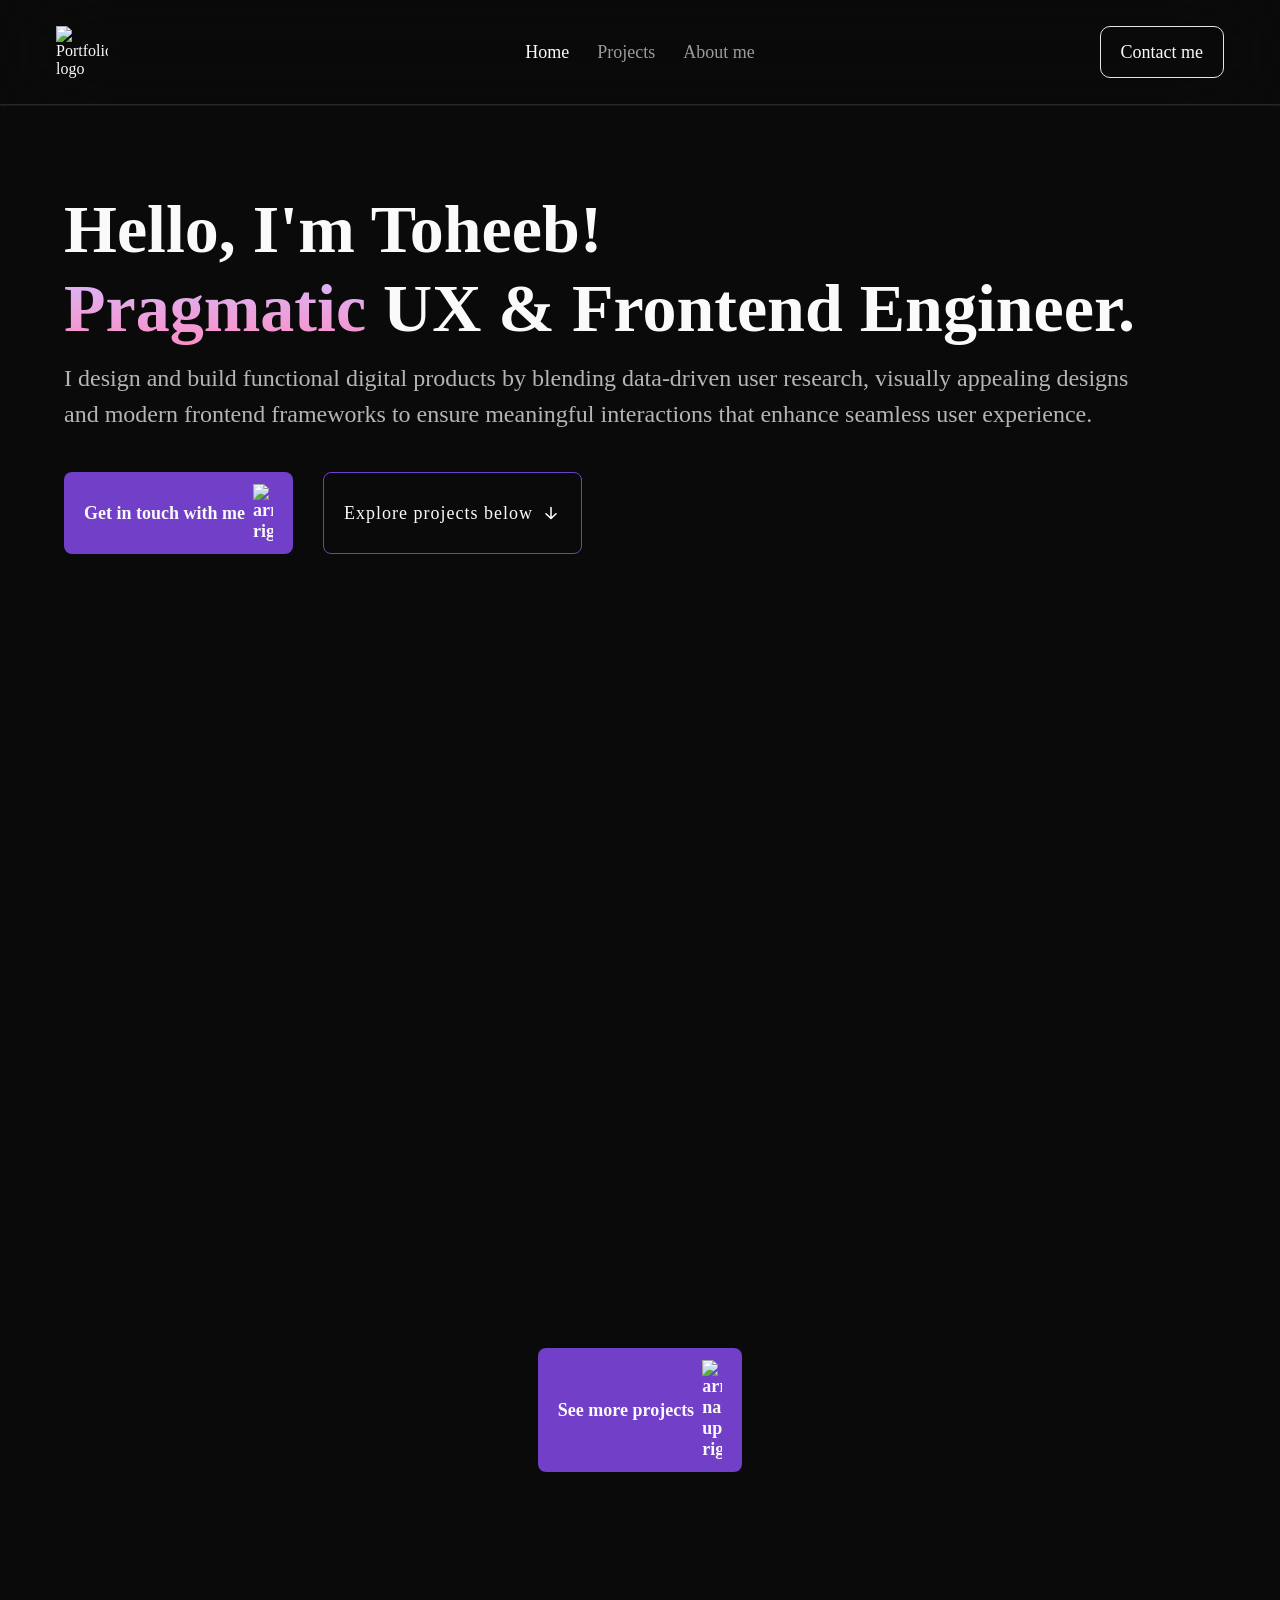
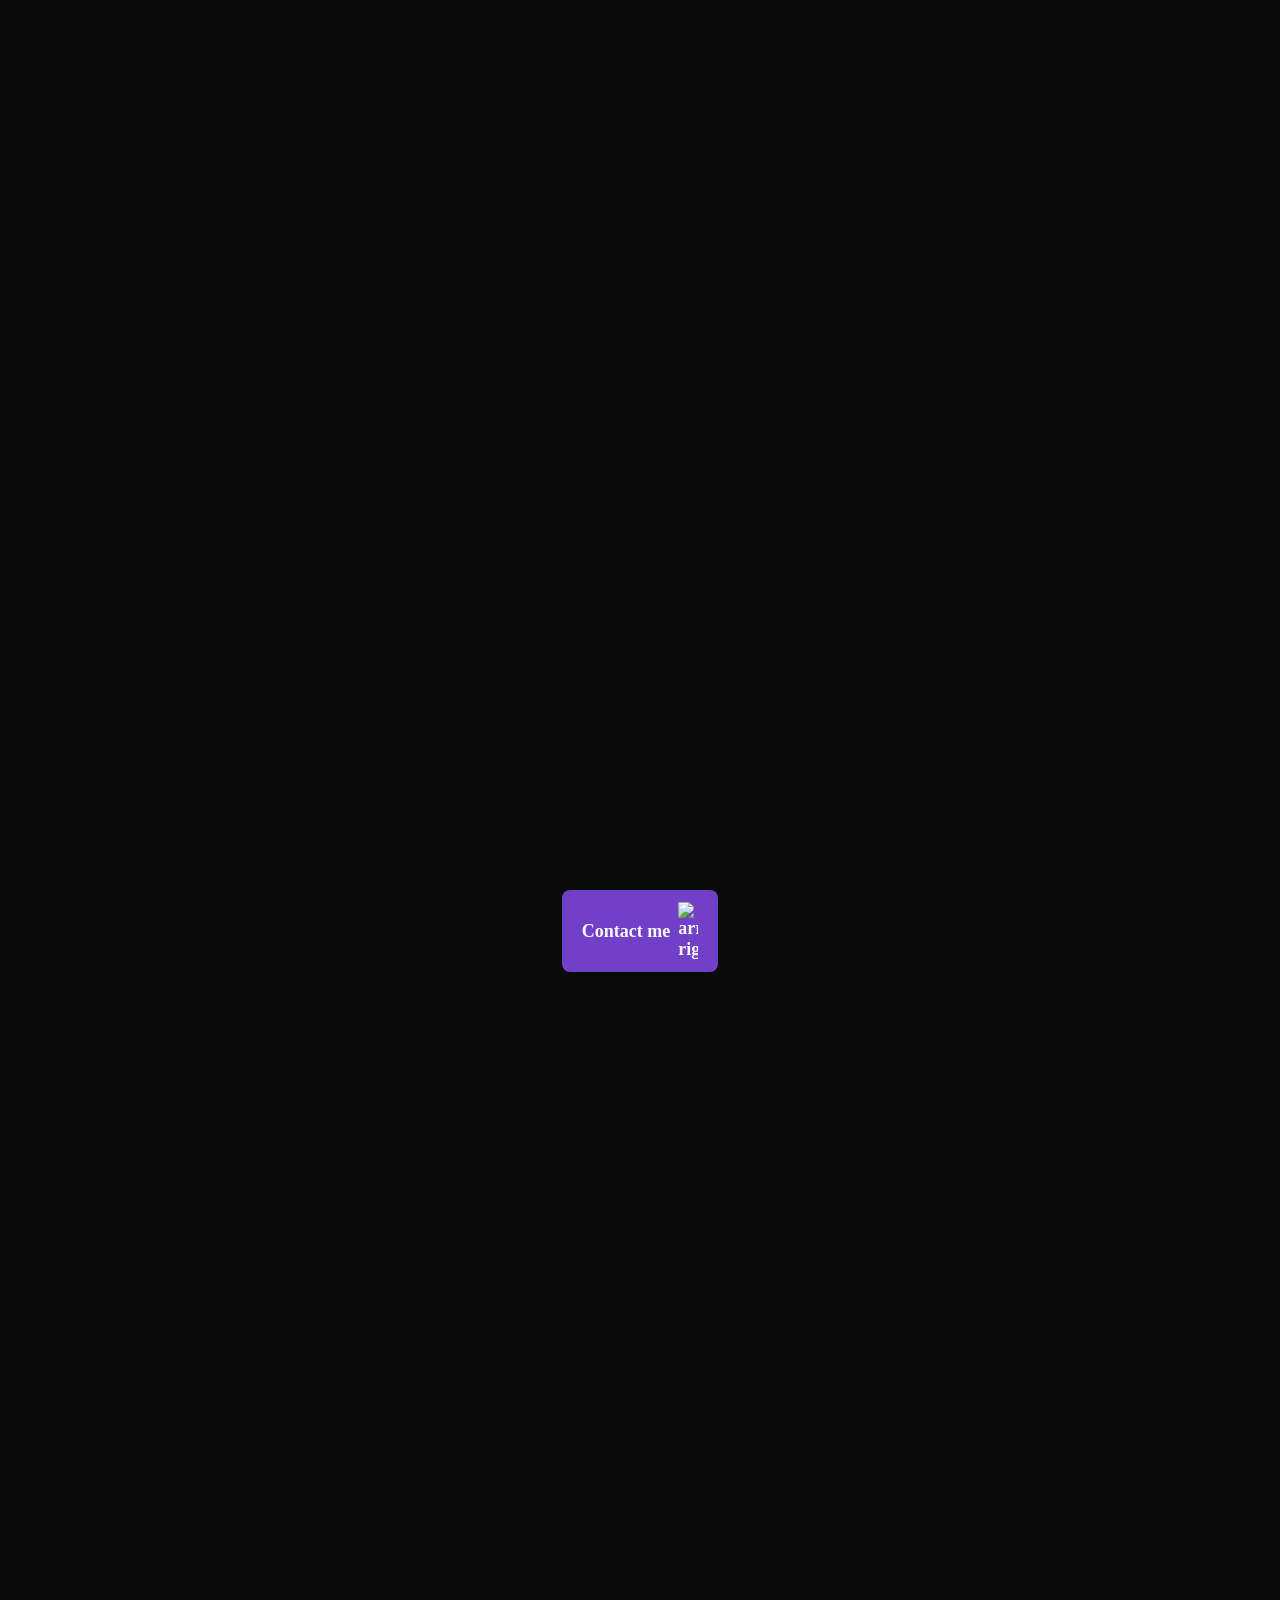
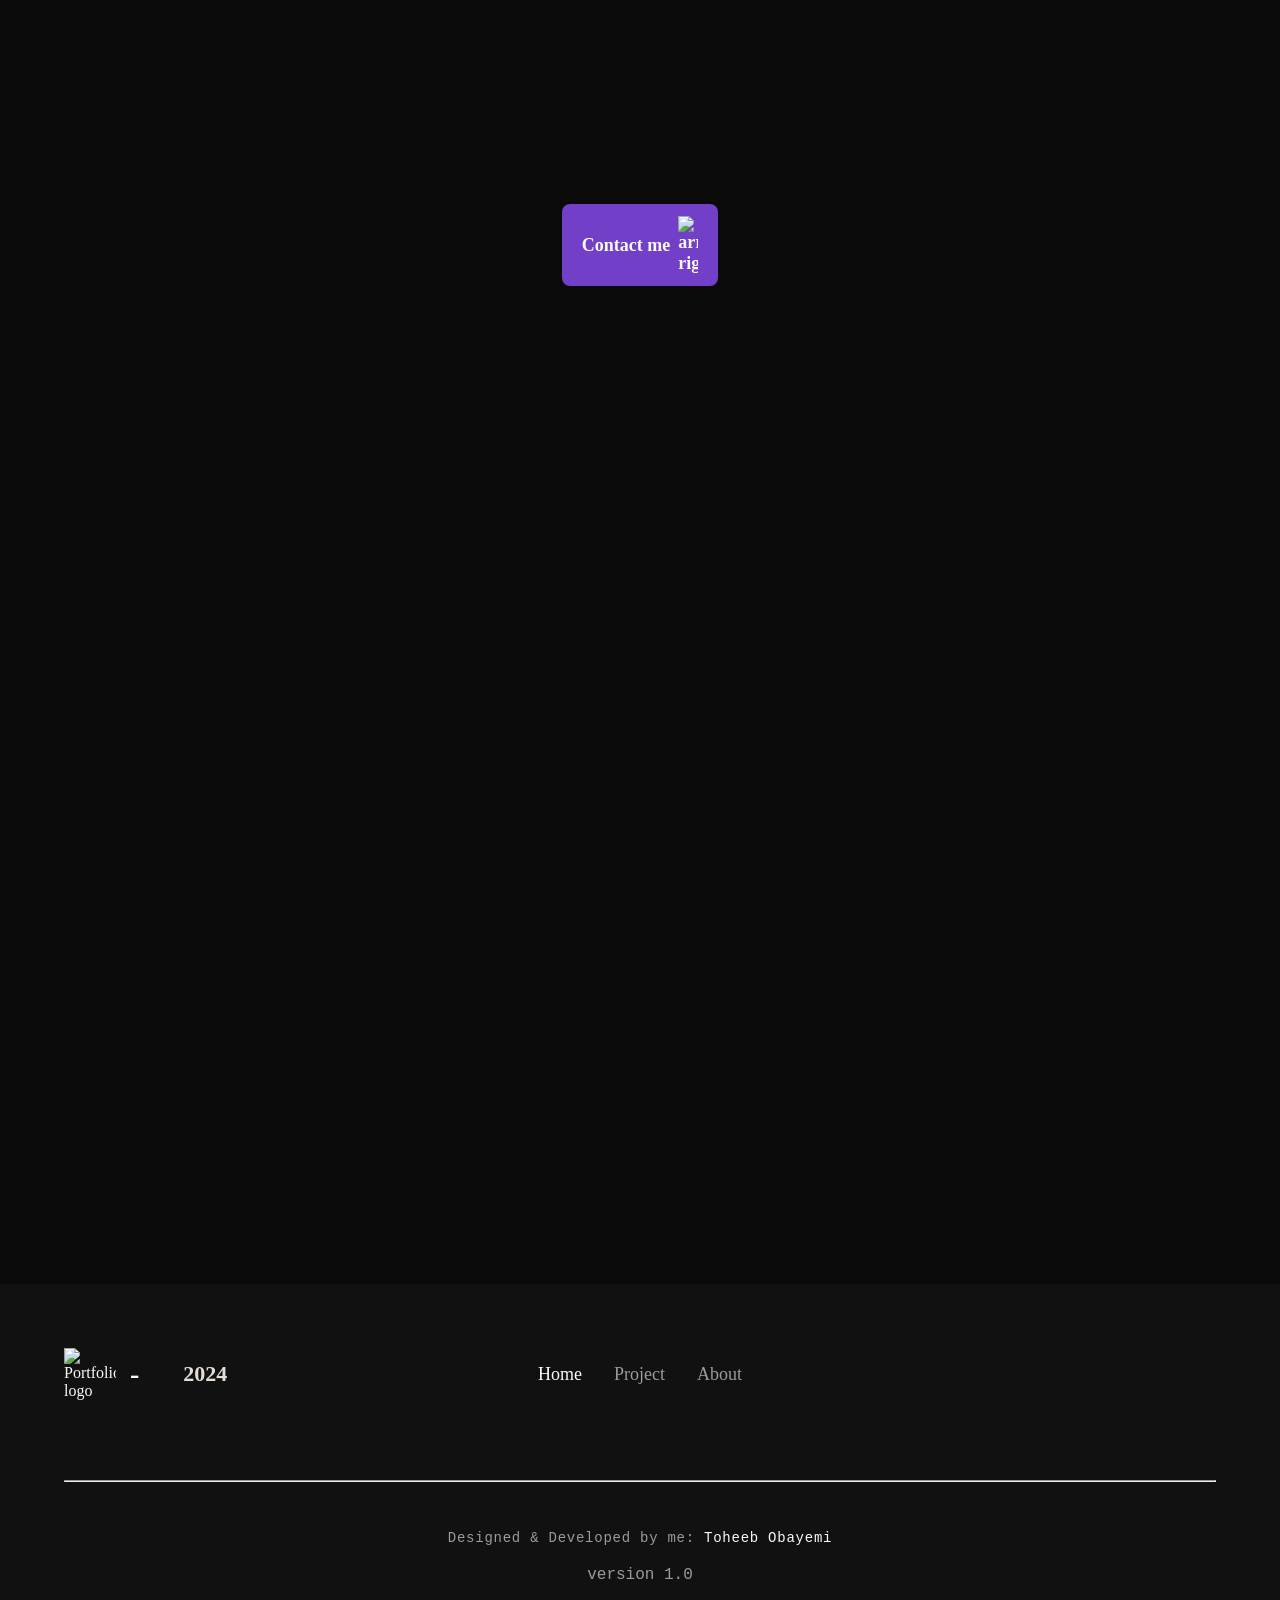
==== index.html @ 53bcaf98 "minor change" ====
<!DOCTYPE html>
<html lang="en">

<head>
  <meta charset="UTF-8" />
  <meta name="viewport" content="width=device-width, initial-scale=1.0" />
  <meta name="description" content="I create functional digital products by blending clean codes with visually appealing designs, backed by data-driven user research to ensure meaningful interactions that enhance seamless user experience." />
  <link rel="stylesheet" href="style.css" />
  <link rel="stylesheet" href="responsive.css">
  <link rel="icon" href="./assets/images/icons/favicon.svg" />
  <title>Toheeb Obayemi - Portfolio</title>
</head>

<body>

  <!-- Header -->
  <header>
    <nav class="web-nav">
      <div class="portfolio-logo">
        <img src="./assets/images/CPP.svg" alt="Portfolio logo" />
      </div>

      <ul class="nav-links">
        <li><a href="./index.html" class="current-page">Home</a></li>
        <li><a href="" class="inactive-page">Projects</a></li>
        <li><a href="./about.html" class="inactive-page">About me</a></li>
      </ul>
      <div class="nav-right">
        <a href="https://drive.goole.com/file/d/1LxG3s3dhMiYZRg8lnfcAbwcM1QuboqhM/view?usp=sharing" target="_blank" class="header-btn">
          Contact me
        </a>
      </div>
    </nav>
    <nav class="mobile-nav">
      <img src="./assets/images/CPP.svg" alt="CPP logo">
      <div class="mb-nav-right">
        <div class="mb-btn-trigger">
          <span class="mobile-nav-btn"></span>
        </div>
        <div class="f-screen-wrapper">
          <div class="f-screen-menu">
            <ul class="mobile-links">
              <li><a href="./index.html" class="current-page mobile-navi-link">Home</a></li>
              <li><a href="#project-sect" class="inactive-page mobile-navi-link">Projects</a></li>
              <li><a href="./about.html" class="inactive-page mobile-navi-link">About me</a></li>
              <li><a href="https://drive.gogle.com/file/d/1LxG3s3dhMiYZRg8lnfcAbwcM1QuboqhM/view?usp=sharing" target="_blank" class="inactive-page mobile-navi-link">My Resume</a></li>
            </ul>
          </div>
        </div>
      </div>
    </nav>
  </header>
  <!-- End of Header -->

  <!-- Hero Section -->
  <main>
    <section id="hero-sect">
      <div class="hero">
        <!-- <p class="hero-p">Hello, I'm Toheeb!</p> -->
        <h1 class="hero-h1">Hello, I'm Toheeb!</h1>
        <h2 class="hero-h2"><span class="hero-text-gradient">Pragmatic</span> UX & Frontend Engineer.</h2>
        <p class="hero-p2">I design and build functional digital products by blending data-driven user research, visually appealing designs and modern frontend frameworks to ensure meaningful interactions that enhance seamless user experience.</p>
        <div class="buttons hero-buttons">
          <a class="primary-btn" href="#contact-sect">Get in touch with me <img src="./assets/images/icons/arrow-right.svg"
              alt="arrow-right"></a>
          <a class="secondary-btn" href="#">Explore projects below <img src="./assets/images/icons/arrow-down.svg"
              alt="arrow-down"></a>
        </div>
      </div>
    </section>
    <!-- End of Hero section -->

    <!-- Slider -->

    <section id="slider-sect">
      <div class="container">
        <p class="first-slide">
          <span class="slider-text">RESEARCH - DESIGN - CODE -&nbsp;</span>
        </p>
        <p class="words words--first">
          <span class="slider-text">RESEARCH - DESIGN - CODE -&nbsp;</span>
        </p>
        <p class="words words--second">
          <span class="slider-text">RESEARCH - DESIGN - CODE -&nbsp;</span>
        </p>
      </div>
    </section>

    <!-- End of Slider -->

    <!--Project Section  -->
    <section id="project-sect">
      <div class="project">
        <div class="sect-heading animate">
          <div class="section-tag">
            <p>Completed Projects</p>
            <hr class="sect-line" />
          </div>
          <h2>Take a look at some of my works</h2>
        </div>
        <div class="project-list">
          <div class="project-item-box-1 animate">
            <div class="project-item">
              <img src="./assets/images/ancilla.png" alt="" class="project-img" />
              <div class="tags">
                <p>WEB DESIGN</p>
                <p>WEB DEVELOPMENT</p>
              </div>
              <h3>Ancilla Hospital Website</h3>
              <p class="proj-subheading">
                Redesigned and developed the landing page with a focus on
                enhanced user experience and modern UI aesthetics.
              </p>
              <a href="" class="tert-btn proj-btn">Visit Website</a>

            </div>
          </div>
          <div class="project-item-box-2 animate">
            <div class="project-item">
              <img src="./assets/images/combo.png" alt="" class="project-img" />
              <div class="tags">
                <p>WEB DESIGN</p>
                <p>WEB DEVELOPMENT</p>
              </div>
              <h3>Combo Services Website</h3>
              <p class="proj-subheading">
                Designed and developed the landing page with a focus on
                enhanced user experience and modern UI aesthetics.
              </p>
              <a href="" class="tert-btn proj-btn">Visit Website</a>

            </div>
          </div>
          <div class="project-item-box-3 animate">
            <div class="project-item">
              <img src="./assets/images/ancilla.png" alt="" class="project-img" />
              <div class="tags">
                <p>MOBILE APP</p>
                <p>PRODUCT DESIGN</p>
              </div>
              <h3>Ancilla Hospital Website</h3>
              <p class="proj-subheading">
                Redesigned and developed the landing page with a focus on
                enhanced user experience and modern UI aesthetics.
              </p>
              <a href="" class="tert-btn proj-btn">Visit Website</a>
            </div>
          </div>
        </div>
        <a class="primary-btn sect-btn" href="#contact-sect">See more projects <img
            src="./assets/images/icons/arrow-right.svg" alt="arrow-narrow-up-right"></a>
      </div>
    </section>
    <!-- End of Project Section -->

    <!-- Work Process -->
    <section id="work-process-sect">
      <div class="work-process">
        <div class="sect-heading animate">
          <div class="section-tag">
            <p>Work Process</p>
            <hr class="sect-line" />
          </div>
          <h2>User-centric, from idea to launch</h2>
        </div>
        <div class="work-card-list">
          <div class="work-card work-one animate">
            <img src="./assets/images/icons/work-process-one.svg" alt="number" class="work-process-number">
            <div class="work-heading">
              <img src="./assets/images/icons/work-process-research.svg" alt="icon" class="work-process-icon">
              <h2>Research</h2>
            </div>
            <p class="work-parag">
              Understanding user needs and market trends to inform the project
              direction.
            </p>
          </div>
          <div class="work-card work-two animate">
            <img src="./assets/images/icons/work-process-two.svg" alt="number" class="work-process-number">
            <div class="work-heading">
              <img src="./assets/images/icons/work-process-ideation.svg" alt="icon" class="work-process-icon">
              <h2>Ideate</h2>
            </div>
            <p class="work-parag">
              Brainstorming and conceptualizing creative solutions to address user challenges.
            </p>
          </div>
          <div class="work-card work-three animate">
            <img src="./assets/images/icons/work-process-three.svg" alt="number" class="work-process-number">
            <div class="work-heading">
              <img src="./assets/images/icons/work-process-design.svg" alt="icon" class="work-process-icon">
              <h2>Design</h2>
            </div>
            <p class="work-parag">
              Crafting intuitive and visually appealing interfaces using Figma and design principles.
            </p>
          </div>
          <div class="work-card work-four animate">
            <img src="./assets/images/icons/work-process-four.svg" alt="number" class="work-process-number">
            <div class="work-heading">
              <img src="./assets/images/icons/work-process-development.svg" alt="icon" class="work-process-icon">
              <h2>Develop</h2>
            </div>
            <p class="work-parag">
              Translating designs into clean, responsive code with HTML, CSS, and JavaScript.
            </p>
          </div>
          <div class="work-card work-five animate">
            <img src="./assets/images/icons/work-process-five.svg" alt="number" class="work-process-number">
            <div class="work-heading">
              <img src="./assets/images/icons/work-process-deployment.svg" alt="icon" class="work-process-icon">
              <h2>Deploy</h2>
            </div>
            <p class="work-parag">
              Launching the project with careful testing and optimization for all platforms.
            </p>
          </div>
          <div class="work-card work-six animate">
            <img src="./assets/images/icons/work-process-six.svg" alt="number" class="work-process-number">
            <div class="work-heading">
              <img src="./assets/images/icons/work-process-maintenance.svg" alt="icon" class="work-process-icon">
              <h2>Maintain</h2>
            </div>
            <p class="work-parag">
              Ongoing updates and improvements to ensure peak performance and user satisfaction.
            </p>
          </div>
        </div>
        <a class="primary-btn sect-btn" href="#contact-sect">Contact me <img src="./assets/images/icons/arrow-right.svg"
            alt="arrow-right"></a>
      </div>
    </section>
    <!-- End of Work Process -->

    <!-- Start of Testimonial -->

    <section id="testimonial-sect">
      <div class="testimonial">
        <div class="sect-heading animate">
          <div class="section-tag">
            <p>Testimonials</p>
            <hr class="sect-line" />
          </div>
          <h2>Reviews from clients and collaborators</h2>
        </div>
        <div class="review-list">

          <!-- Review item one -->
          <div class="review-item-box-1 animate">
            <div class="review-item">
              <img src="./assets/images/icons/quote.svg" alt="" class="quote">
              <p class="review-text">Toheeb is a really professional designer and developer. I have collaborated with
                him on a couple of projects where he displayed his professionalism on and off the projects. I would
                definitely welcome the idea of working with him again soon. Highly recommend!</p>
              <div class="reviewer-container">
                <img src="./assets/images/Abiola.jpg" alt="reviewer-image" class="reviewer-image">
                <p class="reviewer-details">ABIOLA O.<span class="reviewer-tag">Designer & Webflow Developer</span>
                </p>
              </div>
            </div>
          </div>
          <!-- Review item two -->
          <div class="review-item-box-2 animate">
            <div class="review-item">
              <img src="./assets/images/icons/quote.svg" alt="" class="quote">
              <p class="review-text">Toheeb was an outstanding intern, demonstrating impressive frontend development and
                UI design skills. His ability to communicate effectively and collaborate with the team was commendable.
                He was certainly a valuable contributor to our project.</p>
              <div class="reviewer-container">
                <img src="./assets/images/reviewer-one.png" alt="reviewer-image" class="reviewer-image">
                <p class="reviewer-details">KEHINDE A.<span class="reviewer-tag">Project Manager @ Hotels NG</span>
                </p>
              </div>
            </div>
          </div>
          <!-- Review item three -->
          <div class="review-item-box-3 animate">
            <div class="review-item review-item-height">
              <img src="./assets/images/icons/quote.svg" alt="" class="quote">
              <p class="review-text">He played a crucial role in our project, showcasing his expertise in frontend
                development. Toheeb consistently met deadlines and communicated effectively with the team, demonstrating
                a high level of professionalism and commitment.</p>
              <div class="reviewer-container">
                <img src="./assets/images/reviewer-one.png" alt="reviewer-image" class="reviewer-image">
                <p class="reviewer-details">SEUN OLOYODE<span class="reviewer-tag">CTO @ Combo Services</span>
                </p>
              </div>
            </div>
          </div>
        </div>
        <a class="primary-btn sect-btn" href="#contact-sect">Contact me <img src="./assets/images/icons/arrow-right.svg"
            alt="arrow-right"></a>
      </div>
    </section>
    <!-- End of Testimonial -->

    <!-- Tools & Stacks -->
    <section id="tools-sect">
      <div class="tools">
        <div class="sect-heading animate">
          <div class="section-tag">
            <p>Tools and Stack</p>
            <hr class="sect-line" />
          </div>
          <h2>Here are some of the tools i work with</h2>
        </div>
        <div class="tools-grid">
          <div class="tool-card card-one animate">
            <div class="tool">
              <img src="./assets/images/icons/logos_figma.svg" alt="figma" class="tool-icon-fig" />
              <p class="tool-tag">Figma</p>
            </div>
          </div>
          <div class="tool-card card-two animate">
            <div class="tool">
              <img src="./assets/images/icons/logos_html.svg" alt="figma" class="tool-icon" />
              <p class="tool-tag">HTML</p>
            </div>
          </div>
          <div class="tool-card card-three animate">
            <div class="tool">
              <img src="./assets/images/icons/logos_css.svg" alt="figma" class="tool-icon" />
              <p class="tool-tag">CSS</p>
            </div>
          </div>
          <div class="tool-card card-four animate">
            <div class="tool">
              <img src="./assets/images/icons/logos_javascript.svg" alt="figma" class="tool-icon" />
              <p class="tool-tag">JavaScript</p>
            </div>
          </div>
          <div class="tool-card card-five animate">
            <div class="tool">
              <img src="./assets/images/icons/logos_github.svg" alt="figma" class="tool-icon" />
              <p class="tool-tag">GitHub</p>
            </div>
          </div>
          <div class="tool-card card-six animate">
            <div class="tool">
              <img src="./assets/images/icons/logos_git.svg" alt="figma" class="tool-icon" />
              <p class="tool-tag">Git</p>
            </div>
          </div>
          <div class="tool-card card-seven animate">
            <div class="tool">
              <img src="./assets/images/icons/logos_wordpress.svg" alt="figma" class="tool-icon" />
              <p class="tool-tag">WordPress</p>
            </div>
          </div>
          <div class="tool-card card-eight animate">
            <div class="tool">
              <img src="./assets/images/icons/logos_react.svg" alt="figma" class="tool-icon" />
              <p class="tool-tag">React.Js</p>
            </div>
          </div>
          <div class="tool-card card-nine animate">
            <div class="tool">
              <img src="./assets/images/icons/logos_vue.svg" alt="figma" class="tool-icon" />
              <p class="tool-tag">Vue.Js</p>
            </div>
          </div>
          <div class="tool-card card-ten animate">
            <div class="tool">
              <p class="tool-tag">and more...</p>
            </div>
          </div>
        </div>
      </div>
      </div>
    </section>
    <!-- End of Tools & Stack -->

    <!-- Contact me Section -->
    <section id="contact-sect">
      <div class="contact">
        <div class="contact-heading animate">
          <div class="contact-tag">
            <p>Contact Me</p>
            <hr class="sect-line" />
          </div>
          <h2>Let's build amazing projects together.</h2>
          <p class="contact-parag">
            Thank you for your visit! I am waiting to hear from you. Say
            Hello, let’s begin.
          </p>
        </div>
        <div class="contact-btn animate">
          <div class="email">
            <img src="./assets/images/icons/email-icon.svg" alt="" />
            <a href="mailto:toheebobayemi@gmail.com" target="_blank">toheebobayemi@gmail.com</a>
          </div>
          <div class="phone">
            <img src="./assets/images/icons/phone-icon.svg" alt="" />
            <a href="https://wa.me/message/547TCWOW47BZJ1" target="_blank">+234 7012 284 353</a>
          </div>
        </div>
      </div>
    </section>
    <!-- End of Contact me Section -->
  </main>

  <!-- Footer Section -->
  <footer>
    <nav class="footer-nav">
      <div class="footer-portfolio-logo">
        <img src="./assets/images/CPP.svg" alt="Portfolio logo" />
        <span>-</span>
        <p><img src="./assets/images/icons/copyright-icon.svg" alt="" class="copyright-icon">
          2024</p>
      </div>

      <ul class="footer-nav-links">
        <li class="current"><a href="./index.html" class="current-page">Home</a></li>
        <li class="inactive"><a href="#project-sect" class="inactive-page">Project</a></li>
        <li class="inactive"><a href="./about.html" class="inactive-page">About</a></li>
      </ul>
      <div class="footer-nav-right">
        <a href="" class="footer-github-icon"><img src="./assets/images/icons/fe_github.svg" alt=""></a>
        <a href=""><img src="./assets/images/icons/bi_linkedin.svg" alt=""></a>
        <a href=""><img src="./assets/images/icons/prime_twitter.svg" alt=""></a>
      </div>
    </nav>
    <hr class="footer-line" />
    <p class="dev">Designed & Developed by me: <a href="#">Toheeb Obayemi</a></p>
    <p class="version-mobile"><img src="./assets/images/icons/copyright-icon.svg" alt=""
        class="copyright-icon-mobile">version 1.0</p>
  </footer>
  <!-- End of Footer section -->

  <script src="./script.js"></script>
</body>

</html>
---- style.css ----
/* CSS Resets */

*,
::before,
::after {
  margin: 0;
  padding: 0;
  box-sizing: border-box;
}

img {
  display: block;
  width: 100%;
}

html {
  font-size: 16px;
  font-family: "CabinetGrotesk-Variable";
  scroll-behavior: smooth;
}

body {
  background-color: var(--bgVeryDark);
  color: var(--primWhite);
  overflow-x: hidden;
  scroll-behavior: smooth;
  margin: 0 auto;
}

main {
  width: 100%;
  max-width: 1440px;
  margin: 0 auto;
}
/* End of CSS Resets */


/* Style Guide */

:root {

  /* Colors */
  --primary: #713fc8;
  --primaryHover: #7d3fea;
  --primDark: #2a046c;
  --secondary: #d3baff;
  --gradientHero: -webkit-linear-gradient(#d4bcfe, #fd8dc5);
  --gradientSlider: -webkit-linear-gradient(#eadeff, #ffd8ec);
  --gradientTag: -webkit-linear-gradient(#eadeff, #fe9fee);
  --gradientCard: linear-gradient(#18203d, #0b0e1a);
  --graidentCardSmall: linear-gradient(#D3D8E2 70%, #d6bcff);
  --bgVeryDark: #0a0a0a;
  --bgDark: #111111;
  --primWhite: #fafafa;
  --headingWhite: #E4DED7;
  --secondWhite: #e5e5e5;
  --inactive: #9b9b9b;
  --paragWhiteOne: #b5b5b5;
  --paragWhiteTwo: #dadada;

  /* Slider Animation duration */
  --duration: 15s;
  --duration-double: 30s;
}

/* Font */

@font-face {
  font-family: "CabinetGrotesk-Variable";
  src: url("./assets/fonts/CabinetGrotesk-Variable.ttf") format("truetype");
  font-weight: 100 900;
  font-display: swap;
  font-style: normal;
}

/* End of Style Guide */


/* Components */

/* Buttons Components */

.primary-btn:hover {
  transform: scale(0.93);
  background-color: var(--primaryHover);
  font-weight: 500;
}

.primary-btn {
  width: fit-content;
  display: flex;
  justify-content: center;
  align-items: center;
  gap: 8px;
  font-size: 18px;
  font-weight: 600;
  /* letter-spacing: 1px; */
  padding: 12px 20px;
  background-color: var(--primary);
  color: var(--primWhite);
  border: none;
  border-radius: 8px;
  cursor: pointer;
  text-decoration: none;
  transition: all .3s ease-in-out;

  >img {
    width: 20px;
  }
}

.secondary-btn:hover {
  transform: scale(0.93);
  border-color: var(--primWhite);
  font-weight: 500;
}

.secondary-btn {
  width: fit-content;
  display: flex;
  align-items: center;
  gap: 8px;
  font-size: 18px;
  letter-spacing: 1px;
  padding: 12px 20px;
  background-color: transparent;
  border: 1.5px solid var(--primary);
  color: var(--primWhite);
  border-radius: 8px;
  cursor: pointer;
  text-decoration: none;
  transition: all .3s ease-in-out;

  >img {
    width: 20px;
  }
}

.tert-btn:hover {
  color: #e6d7ff;
}

.tert-btn {
  font-size: 18px;
  font-weight: 500;
  text-decoration: underline;
  text-underline-offset: 3px;
  color: var(--primWhite);
  margin-bottom: 16px;
}

.sect-btn {
  margin-inline: auto;
}

.proj-btn {
  display: inline-block;
}

/* Section Taglines and Headings Components */

.current-page {
  color: var(--primWhite);
}

.inactive-page:hover {
  color: var(--paragWhiteOne);
  text-decoration: underline;
  text-underline-offset: 5px;
}

.inactive-page {
  color: var(--inactive);
  width: 100%;
  transition: all .4s ease-in-out;
}

.sect-heading {

  .section-tag {
    display: flex;
    flex-direction: row;
    align-items: center;
    gap: 12px;

    >p {
      font-size: 24px;
      background: var(--gradientHero);
      -webkit-background-clip: text;
      -webkit-text-fill-color: transparent;
      background-clip: text;
      margin-bottom: 8px;
    }
  }

  >h2 {
    font-size: 44px;
    font-weight: 500;
    margin-bottom: 64px;
    color: var(--headingWhite);
  }
}

.sect-line {
  height: 2px;
  border-radius: 20px;
  -webkit-text-fill-color: var(--bgVeryDark);
  -webkit-text-stroke: 4px transparent;
  /* -webkit-background-clip: text; */
  background: var(--gradientTag);
}

.contact-heading {
  margin-bottom: 40px;

  .contact-tag {
    display: flex;
    flex-direction: row;
    align-items: center;
    gap: 12px;

    >p {
      font-size: 24px;
      background: var(--gradientHero);
      -webkit-background-clip: text;
      -webkit-text-fill-color: transparent;
      background-clip: text;
      margin-bottom: 8px;
    }

    >hr {
      max-width: 630px;
      width: 100%;
    }
  }

  >h2 {
    font-size: 48px;
    font-weight: 500;
    margin-bottom: 16px;
    color: var(--headingWhite);
  }

  >.contact-parag {
    font-size: 26px;
    color: var(--paragWhiteOne);
  }
}

/* Work Process Cards Component */

.work-card:hover {
  background: linear-gradient(#2F469D, #0A0D1C);
}

.work-card:hover .work-parag {
  color: var(--primWhite);
}

.work-card {
  padding: 32px 24px 56px 24px;
  border-radius: 8px;
  background: var(--gradientCard);

  >.work-heading {
    display: flex;
    gap: 12px;
    align-items: center;
    margin-bottom: 24px;

    >h2 {
      font-size: 28px;
      font-weight: 500;
      color: var(--headingWhite);
    }
  }

  >.work-parag {
    width: fit-content;
    font-size: 20px;
    font-weight: 300;
    line-height: 26px;
    color: var(--paragWhiteOne);
  }
}

.work-process-number {
  width: 40px;
  margin-bottom: 48px;
}

.work-process-icon {
  width: 40px;
}

/* Tools Card Component*/

.tool-card {
  background: var(--graidentCardSmall);
  color: var(--primDark);
  width: 202px;
  padding: 16px 12px;
  border-radius: 10px;

  >.tool {
    display: flex;
    justify-content: center;
    align-items: center;
    gap: 14px;

    >.tool-icon-fig {
      width: 24px;
    }

    >.tool-icon {
      width: 44px;
    }

    >.tool-tag {
      font-size: 24px;
      font-weight: 600;
    }
  }
}

/* End of Components */



/* Header Section */

header {
  padding: 26px 56px;
  width: 100%;
  background-color: rgba(10, 10, 10, 40%);
  box-shadow: 0px 1px 2px rgba(124, 124, 124, 40%);
  position: fixed;
  z-index: 1000;
  backdrop-filter: blur(50px);
  -webkit-backdrop-filter: blur(50px);

}

.web-nav {
  display: grid;
  grid-template-columns: 0.75fr 1fr 0.75fr;
  width: 100%;
  gap: 16px;
}

.mobile-nav {
  display: none;
}

.mobile-links {
  display: none;
}

.portfolio-logo {
  display: flex;
  justify-content: flex-start;
  align-items: center;

  >img {
    width: 52px;
  }
}

.nav-links {
  display: flex;
  justify-content: center;
  align-items: center;
  gap: 28px;

  >li {
    list-style-type: none;

    >a {
      text-decoration: none;
      font-size: 18px;
      font-weight: 500;
    }
  }
}



.nav-right {
  display: flex;
  justify-content: flex-end;

  >.header-btn:hover {
    transform: scale(0.93);
    background-color: var(--primary);
    border: 1px solid var(--primary);

  }

  >.header-btn {
    text-decoration: none;
    width: fit-content;
    display: flex;
    align-items: center;
    gap: 8px;
    padding: 12px 20px;
    background-color: transparent;
    color: var(--primWhite);
    border: 1px solid var(--secondWhite);
    border-radius: 10px;
    font-size: 18px;
    transition: all .3s ease-in-out;

    >img {
      width: 20px;
    }
  }
}

/* End of Header Section */


/* Hero Section */

#hero-sect {
  background-color: rgba(10, 10, 10, 90%);
  /* background-image: url('./assets/images/six-hero-img.png'); */
  background-blend-mode: overlay;
  background-position: right top;
  background-size: cover;
  background-repeat: no-repeat;
}

.hero {
  padding: 190px 64px 68px 64px;
  color: var(--primWhite);
  /* color: var(--headingWhite); */

  >.hero-p {
    font-size: 20px;
    font-weight: 500;
    margin-bottom: 16px;
  }

  >h1 {
    font-size: 68px;
    font-weight: 800;
    max-width: fit-content;
    width: 100%;
    /* margin-bottom: 12px; */

    >.hero-text-gradient {
      background: var(--gradientHero);
      -webkit-background-clip: text;
      -webkit-text-fill-color: transparent;
      background-clip: text;
    }
  }

  >h2 {
    font-size: 68px;
    font-weight: 800;
    max-width: fit-content;
    width: 100%;
    margin-bottom: 12px;

    >.hero-text-gradient {
      background: var(--gradientHero);
      -webkit-background-clip: text;
      -webkit-text-fill-color: transparent;
      background-clip: text;
    }
  }

  >.hero-p2 {
    font-size: 24px;
    font-weight: 300;
    margin-bottom: 40px;
    color: var(--paragWhiteOne);
    line-height: 1.5;
    max-width: 1100px;
    width: 100%;
  }
}

.buttons {
  display: flex;
  gap: 30px;
}

/* End of Hero Section */


/* Slider section */

/* Test Slider */

#slider-sect {
  scroll-behavior: smooth;
}

.container {
  width: 100%;
  padding-top: 40px;
  padding-bottom: 120px;
  position: relative;
}

.first-slide {
  font-size: 100px;
  margin: 0 auto;
  white-space: nowrap;
  overflow: hidden;
  position: absolute;
  /* width: 100%; */
}

.first-slide span {
  display: inline-block;
  animation-name: slide-then-hide;
  animation-duration: var(--duration);
  animation-timing-function: linear;
  animation-iteration-count: 1;
  animation-fill-mode: forwards;
  /* border: 3px solid green; */
}

.words {
  font-size: 100px;
  margin: 0 auto;
  white-space: nowrap;
  overflow: hidden;
  position: absolute;
  /* border: 3px solid grey; */
  /* max-width: 100%;
  width: 100vw; */
}

.words span {
  display: inline-block;
  padding-left: 100%;
  animation-name: slide;
  animation-duration: var(--duration-double);
  animation-timing-function: linear;
  animation-iteration-count: infinite;
  color: red;
}

.words--second span {
  animation-delay: var(--duration);
  color: blue;
}

@keyframes slide-then-hide {
  0% {
    transform: translate(0, 0);
  }

  100% {
    display: none;
    transform: translate(-100%, 0);
  }
}

@keyframes slide {
  0% {
    transform: translate(0, 0);
  }

  100% {
    transform: translate(-100%, 0);
  }
}

.slider-text {
  /* font-size: 64px; */
  letter-spacing: 6px;
  font-family: Verdana, Geneva, Tahoma, sans-serif;
  -webkit-text-fill-color: var(--bgVeryDark);
  -webkit-text-stroke: 4px transparent;
  -webkit-background-clip: text;
  background: var(--gradientSlider);
  background-clip: text;
}

/* End of Slider section */


/* Projects Section */

.project {
  padding: 80px 60px;

  hr {
    max-width: 385px;
    width: 100%;
  }
}


.project-list {
  display: grid;
  grid-template-columns: repeat(auto-fit, minmax(350px, 1fr));
  gap: 18px;
  margin-bottom: 56px;
}

.project-item:hover {
  opacity: 1;
  border: 1px solid rgb(163, 118, 240);
  box-shadow: 0 0 12px -1px rgba(163, 118, 240, 0.4);
  transform: scale(0.99);
}

.project-item {
  background-color: var(--bgDark);
  border: 1px solid var(--inactive);
  padding: 18px;
  max-width: 420px;
  width: 100%;
  border-radius: 8px;
  opacity: 0.9;
  transition: all .2s ease-in-out;

  >h3 {
    font-size: 22px;
    font-weight: 500;
    color: var(--primWhite);
    margin-bottom: 10px;
  }

  >.proj-subheading {
    color: var(--paragWhiteOne);
    margin-bottom: 36px;
    font-size: 18px;
  }
}

.project-img {
  margin-bottom: 30px;
}

.tags {
  display: flex;

  gap: 10px;
  margin-bottom: 18px;

  >p {
    font-size: 14px;
    border: 1px solid var(--inactive);
    border-radius: 18px;
    padding: 2px 10px;
    color: var(--inactive);
    vertical-align: middle;
  }
}

/* End of Project Section */


/* Work Process Section */

.work-process {
  padding: 80px 64px;

  hr {
    max-width: 406px;
    width: 100%;
  }
}

.work-card-list {
  display: grid;
  grid-template-columns: repeat(3, 350px);
  column-gap: 48px;
  row-gap: 48px;
  margin-bottom: 48px;
}

/* End of Work Section */

/* Start of Testimonials */

.testimonial {
  padding: 80px 60px;

  hr {
    max-width: 385px;
    width: 100%;
  }
}

.quote {
  width: 32px;
  margin-bottom: 26px;
}

.review-list {
  display: grid;
  grid-template-columns: repeat(auto-fit, minmax(350px, 1fr));
  gap: 18px;
  margin-bottom: 56px;
}

.review-item:hover {
  opacity: 1;
  border: 1px solid rgb(163, 118, 240);
  box-shadow: 0 0 12px -1px rgba(163, 118, 240, 0.4);
  transform: scale(0.99);
}

.review-item:hover .review-text {
  color: var(--primWhite);
}

.review-item {
  background-color: var(--bgDark);
  border: 1px solid var(--inactive);
  padding: 36px 24px 32px 24px;
  max-width: 420px;
  width: 100%;
  border-radius: 8px;
  opacity: 0.9;
  transition: all .2s ease-in-out;
}

.reviewer-image {
  width: 48px;
  border-radius: 50%;
}

.review-text {
  font-size: 22px;
  font-weight: 300;

  line-height: 30px;
  color: var(--paragWhiteOne);
  margin-bottom: 48px;
  max-width: 340px;
}

.reviewer-container {
  display: flex;
  gap: 12px;
}

.reviewer-details {
  font-size: 22px;
  font-weight: 500;
  color: var(--primWhite);
  display: flex;
  flex-direction: column;
}

.reviewer-tag {
  font-size: 16px;
  font-weight: 400;
  color: var(--inactive);
}

.review-item-height .review-text {
  margin-bottom: 108px;
}

/* End of Testimonials */


/* Tools & Stack Section*/

.tools {
  padding: 80px 64px;

  hr {
    max-width: 490px;
    width: 100%;
  }
}

.tools-grid {
  display: grid;
  grid-template-columns: repeat(5, 1fr);
  column-gap: 34px;
  row-gap: 38px;
  max-width: 1152px;
}

/* End of Tools & Stack Section */

/* Contact section */

.contact {
  padding: 100px 64px 120px 64px;
}

.contact-btn {
  display: flex;
  align-items: center;
  gap: 40px;
  opacity: 0;

  >.email:hover {
    transform: scale(0.93);
  }

  >.email {
    display: flex;
    align-items: center;
    gap: 12px;
    transition: all .5s ease-in-out;

    >img {
      width: 40px;
    }

    >a:hover {
      color: #e9dff9;
    }

    >a {
      font-size: 36px;
      font-weight: 500;
      letter-spacing: 1px;
      color: var(--secondary);
      text-underline-offset: 8px;
      transition: all .2s ease-in-out;
    }
  }

  >.phone:hover {
    transform: scale(0.93);
  }

  .phone {
    display: flex;
    align-items: center;
    gap: 12px;
    transition: all .5s ease-in-out;

    >img {
      width: 40px;
    }

    >a:hover {
      color: #e9dff9;
    }

    >a {
      font-size: 36px;
      font-weight: 500;
      letter-spacing: 1px;
      color: var(--secondary);
      text-underline-offset: 8px;
      transition: all .2s ease-in-out;
    }
  }
}

/* End of Contact Section */

/* Footer Section*/

footer {
  padding: 64px 64px 56px 64px;
  background-color: var(--bgDark);

  >.footer-line {
    color: #474747;
    margin-bottom: 48px;
  }
}

.footer-nav {
  display: grid;
  grid-template-columns: 0.75fr 1fr 0.75fr;
  width: 100%;
  gap: 16px;
  margin-bottom: 80px;
}

.footer-portfolio-logo {
  display: flex;
  justify-content: flex-start;
  align-items: center;
  gap: 14px;

  >img {
    width: 52px;
  }

  >span {
    font-size: 28px;
    font-weight: 600;
  }

  >p {
    display: flex;
    align-items: center;
    gap: 6px;
    font-size: 22px;
    font-weight: 600;
    color: var(--headingWhite);



    >.copyright-icon {
      width: 24px;
    }
  }
}

.footer-nav-links {
  display: flex;
  justify-content: center;
  align-items: center;
  gap: 32px;

  >li {
    list-style-type: none;

    >a {
      text-decoration: none;
      font-size: 18px;
      font-weight: 500;
    }
  }
}

.footer-nav-right {
  display: flex;
  align-items: center;
  justify-content: flex-end;
  gap: 28px;

  >.footer-github-icon {
    width: 36px;
  }

  >a {
    width: 28px;
  }
}

.dev {
  font-family: 'Courier New', Courier, monospace;
  font-size: 14px;
  letter-spacing: .75px;
  text-align: center;
  color: var(--inactive);

  >a {
    text-decoration: none;
    color: var(--primWhite);
  }
}

.version-mobile {
        text-align: center;
        margin-top: 20px;
        font-family: 'Courier New', Courier, monospace;
        color: var(--inactive);


        > .copyright-icon-mobile {
            display: none;
        }
}

/* End of Footer Section */


/* Scroll Animations */

/* Section Headings Scroll Animation */

.sect-heading.animate {
  opacity: 0;
  filter: blur(5px);
  transform: translateY(100%);
  transition: .7s;
}

.sect-heading.in-view {
  transform: translateY(0);
  opacity: 1;
  filter: blur(0px);
}

.sect-heading.animate .sect-line {
  opacity: 0;
  transform: scale(0);
  transition: .7s;
}

.sect-heading.in-view .sect-line {
  opacity: 1;
  transform: scale(1);
}

.sect-heading.animate h2 {
  opacity: 0;
  filter: blur(5px);
  transform: translateY(100%);
  transition: .7s;
}

.sect-heading.in-view h2 {
  transform: translateY(0);
  opacity: 1;
  filter: blur(0px);
}

/* End of Section Heading Scroll Animations */

/* Start of Project Section Scroll Effect */

.project-item-box-1.animate {
  transform: translateY(30%);
  opacity: 0;
  filter: blur(5px);
  transition: 1s;
}

.project-item-box-1.in-view {
  transform: translateY(0);
  opacity: 1;
  filter: blur(0px);
}

.project-item-box-2.animate {
  transform: translateY(30%);
  opacity: 0;
  filter: blur(5px);
  transition: 1.2s;
}

.project-item-box-2.in-view {
  transform: translateY(0);
  opacity: 1;
  filter: blur(0px);
}


.project-item-box-3.animate {
  transform: translateY(30%);
  opacity: 0;
  filter: blur(5px);
  transition: 1.4s;
}

.project-item-box-3.in-view {
  transform: translateY(0);
  opacity: 1;
  filter: blur(0px);
}

/* End of Project Scroll Animation */

/* Start of Work Process Scroll Animation */

.work-one.animate {
  opacity: 0;
  filter: blur(5px);
  transform: translateY(50%);
  transition: .7s;
}

.work-one.in-view {
  opacity: 1;
  filter: blur(0px);
  transform: translateY(0);
}

.work-two.animate {
  opacity: 0;
  filter: blur(5px);
  transform: translateY(50%);
  transition: 1.2s;
}

.work-two.in-view {
  opacity: 1;
  filter: blur(0px);
  transform: translateY(0);
}

.work-three.animate {
  opacity: 0;
  filter: blur(5px);
  transform: translateY(50%);
  transition: 1.7s;
}

.work-three.in-view {
  opacity: 1;
  filter: blur(0px);
  transform: translateY(0);
}

.work-four.animate {
  opacity: 0;
  filter: blur(5px);
  transform: translateY(50%);
  transition: .7s;
}

.work-four.in-view {
  opacity: 1;
  filter: blur(0px);
  transform: translateY(0);
}

.work-five.animate {
  opacity: 0;
  filter: blur(5px);
  transform: translateY(50%);
  transition: 1.2s;
}

.work-five.in-view {
  opacity: 1;
  filter: blur(0px);
  transform: translateY(0);
}

.work-six.animate {
  opacity: 0;
  filter: blur(5px);
  transform: translateY(50%);
  transition: 1.7s;
}

.work-six.in-view {
  opacity: 1;
  filter: blur(0px);
  transform: translateY(0);
}

/* End of Work process scroll animation */

/* Testimonial Scroll Animation */

.review-item-box-1.animate {
  transform: translateY(30%);
  opacity: 0;
  filter: blur(5px);
  transition: 1s;
}

.review-item-box-1.in-view {
  transform: translateY(0);
  opacity: 1;
  filter: blur(0px);
}

.review-item-box-2.animate {
  transform: translateY(30%);
  opacity: 0;
  filter: blur(5px);
  transition: 1.2s;
}

.review-item-box-2.in-view {
  transform: translateY(0);
  opacity: 1;
  filter: blur(0px);
}


.review-item-box-3.animate {
  transform: translateY(30%);
  opacity: 0;
  filter: blur(5px);
  transition: 1.4s;
}

.review-item-box-3.in-view {
  transform: translateY(0);
  opacity: 1;
  filter: blur(0px);
}

/* End of Testimonial Scroll Animation */

/* Tools and Stack scroll animation */

.card-one.animate {
  opacity: 0;
  filter: blur(5px);
  transform: scale(0.2);
  transition: 1s;
}

.card-one.in-view {
  opacity: 1;
  filter: blur(0px);
  transform: scale(1);
}

.card-two.animate {
  opacity: 0;
  filter: blur(5px);
  transform: scale(0.2);
  transition: 1s;
}

.card-two.in-view {
  opacity: 1;
  filter: blur(0px);
  transform: scale(1);
}

.card-three.animate {
  opacity: 0;
  filter: blur(5px);
  transform: scale(0.2);
  transition: 1s;
}

.card-three.in-view {
  opacity: 1;
  filter: blur(0px);
  transform: scale(1);
}

.card-four.animate {
  opacity: 0;
  filter: blur(5px);
  transform: scale(0.2);
  transition: 1s;
}

.card-four.in-view {
  opacity: 1;
  filter: blur(0px);
  transform: scale(1);
}

.card-five.animate {
  opacity: 0;
  filter: blur(5px);
  transform: scale(0.2);
  transition: 1s;
}

.card-five.in-view {
  opacity: 1;
  filter: blur(0px);
  transform: scale(1);
}

.card-six.animate {
  opacity: 0;
  filter: blur(5px);
  transform: scale(0.2);
  transition: 1.7s;
}

.card-six.in-view {
  opacity: 1;
  filter: blur(0px);
  transform: scale(1);
}

.card-seven.animate {
  opacity: 0;
  filter: blur(5px);
  transform: scale(0.2);
  transition: 1.7s;
}

.card-seven.in-view {
  opacity: 1;
  filter: blur(0px);
  transform: scale(1);
}

.card-eight.animate {
  opacity: 0;
  filter: blur(5px);
  transform: scale(0.2);
  transition: 1.7s;
}

.card-eight.in-view {
  opacity: 1;
  filter: blur(0px);
  transform: scale(1);
}

.card-nine.animate {
  opacity: 0;
  filter: blur(5px);
  transform: scale(0.2);
  transition: 1.7s;
}

.card-nine.in-view {
  opacity: 1;
  filter: blur(0px);
  transform: scale(1);
}

.card-ten.animate {
  opacity: 0;
  filter: blur(5px);
  transform: scale(0.2);
  transition: 1.7s;
}

.card-ten.in-view {
  opacity: 1;
  filter: blur(0px);
  transform: scale(1);
}

/* End of work tool scroll animation */

/* Start of Contact Animation */

.contact-heading.animate {
  opacity: 0;
  filter: blur(5px);
  transform: translateY(100%);
  transition: .7s;
}

.contact-heading.in-view {
  transform: translateY(0);
  opacity: 1;
  filter: blur(0px);
}

.contact-heading.animate .sect-line {
  opacity: 0;
  transform: scale(0);
  transition: .7s;
}

.contact-heading.in-view .sect-line {
  opacity: 1;
  transform: scale(1);
}

.contact-heading.animate h2 {
  opacity: 0;
  filter: blur(5px);
  transform: translateY(100%);
  transition: .7s;
}

.contact-heading.in-view h2 {
  transform: translateY(0);
  opacity: 1;
  filter: blur(0px);
}

.contact-btn.animate {
  opacity: 0;
  filter: blur(5px);
  transform: translateY(100%);
  transition: 1.4s;
}

.contact-btn.in-view {
  transform: translateY(0);
  opacity: 1;
  filter: blur(0px);
}



/* Hero Animation */

@keyframes hero-parag {
  0% {
    opacity: 0;
    filter: blur(5px);
    /* transform: scale(0); */
  }

  100% {
    opacity: 1;
    filter: blur(0px);
    /* transform: scale(1); */
  }
}

.hero-p {
  animation: hero-parag .5s ease;
}

@keyframes hero-h1-text {
  0% {
    opacity: 0;
    filter: blur(5px);
    transform: translateX(100%);
  }

  100% {
    opacity: 1;
    filter: blur(0px);
    transform: translateX(0);
  }
}

.hero-h1 {
  animation: hero-h1-text 2.4s ease;
}

@keyframes hero-h2-text {
  0% {
    opacity: 0;
    filter: blur(5px);
    transform: translateX(100%);
  }

  100% {
    opacity: 1;
    filter: blur(0px);
    transform: translateX(0);
  }
}

.hero-h2 {
  animation: hero-h2-text 3s ease;
}

@keyframes hero-parag-two {
  0% {
    opacity: 0;
    filter: blur(5px);
    transform: translateX(100%);
  }

  100% {
    opacity: 1;
    filter: blur(0px);
    transform: translateX(0);
  }
}

.hero-p2 {
  animation: hero-parag-two 4s ease;
}

@keyframes hero-btn {
  0% {
    opacity: 0;
    filter: blur(5px);
    transform: translateY(100%);
  }

  100% {
    opacity: 1;
    filter: blur(0px);
    transform: translateY(0);
  }
}

.hero-buttons {
  animation: hero-btn 4s ease;
}


/* End of Hero Animation */
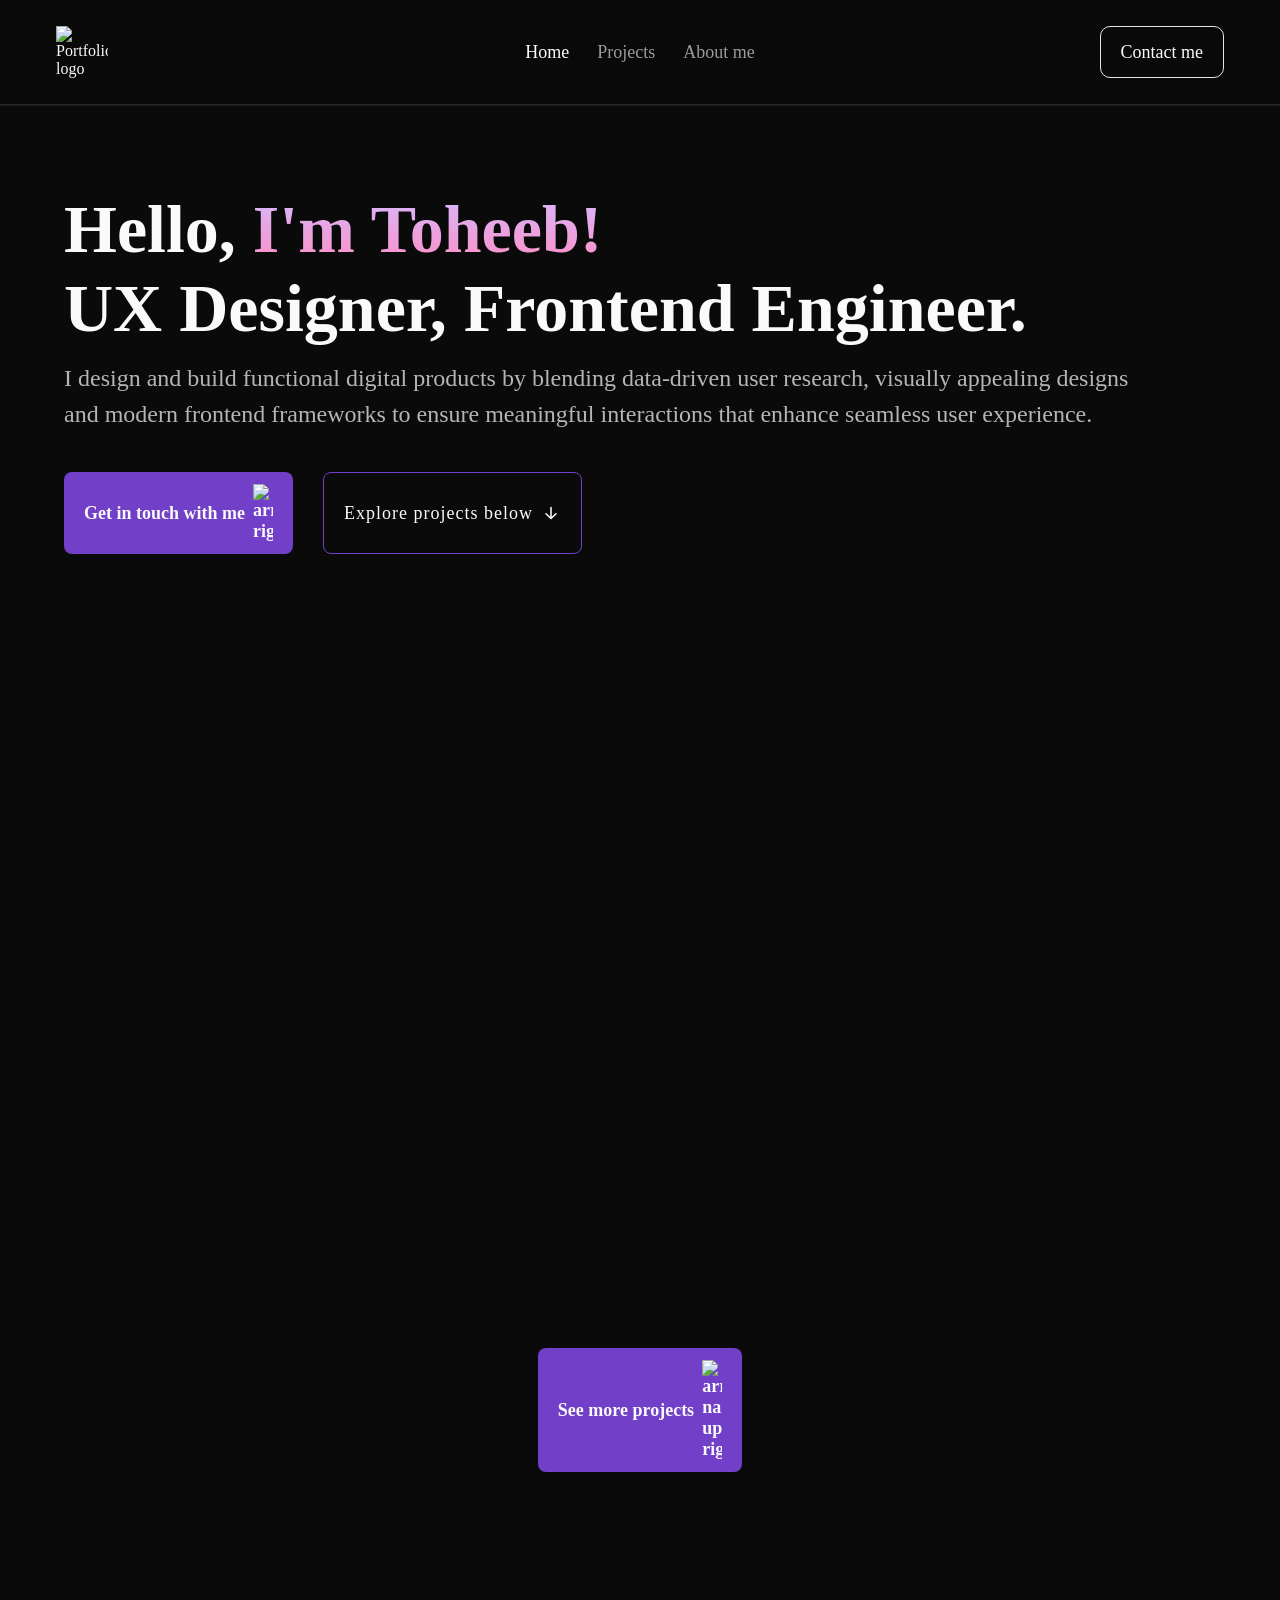
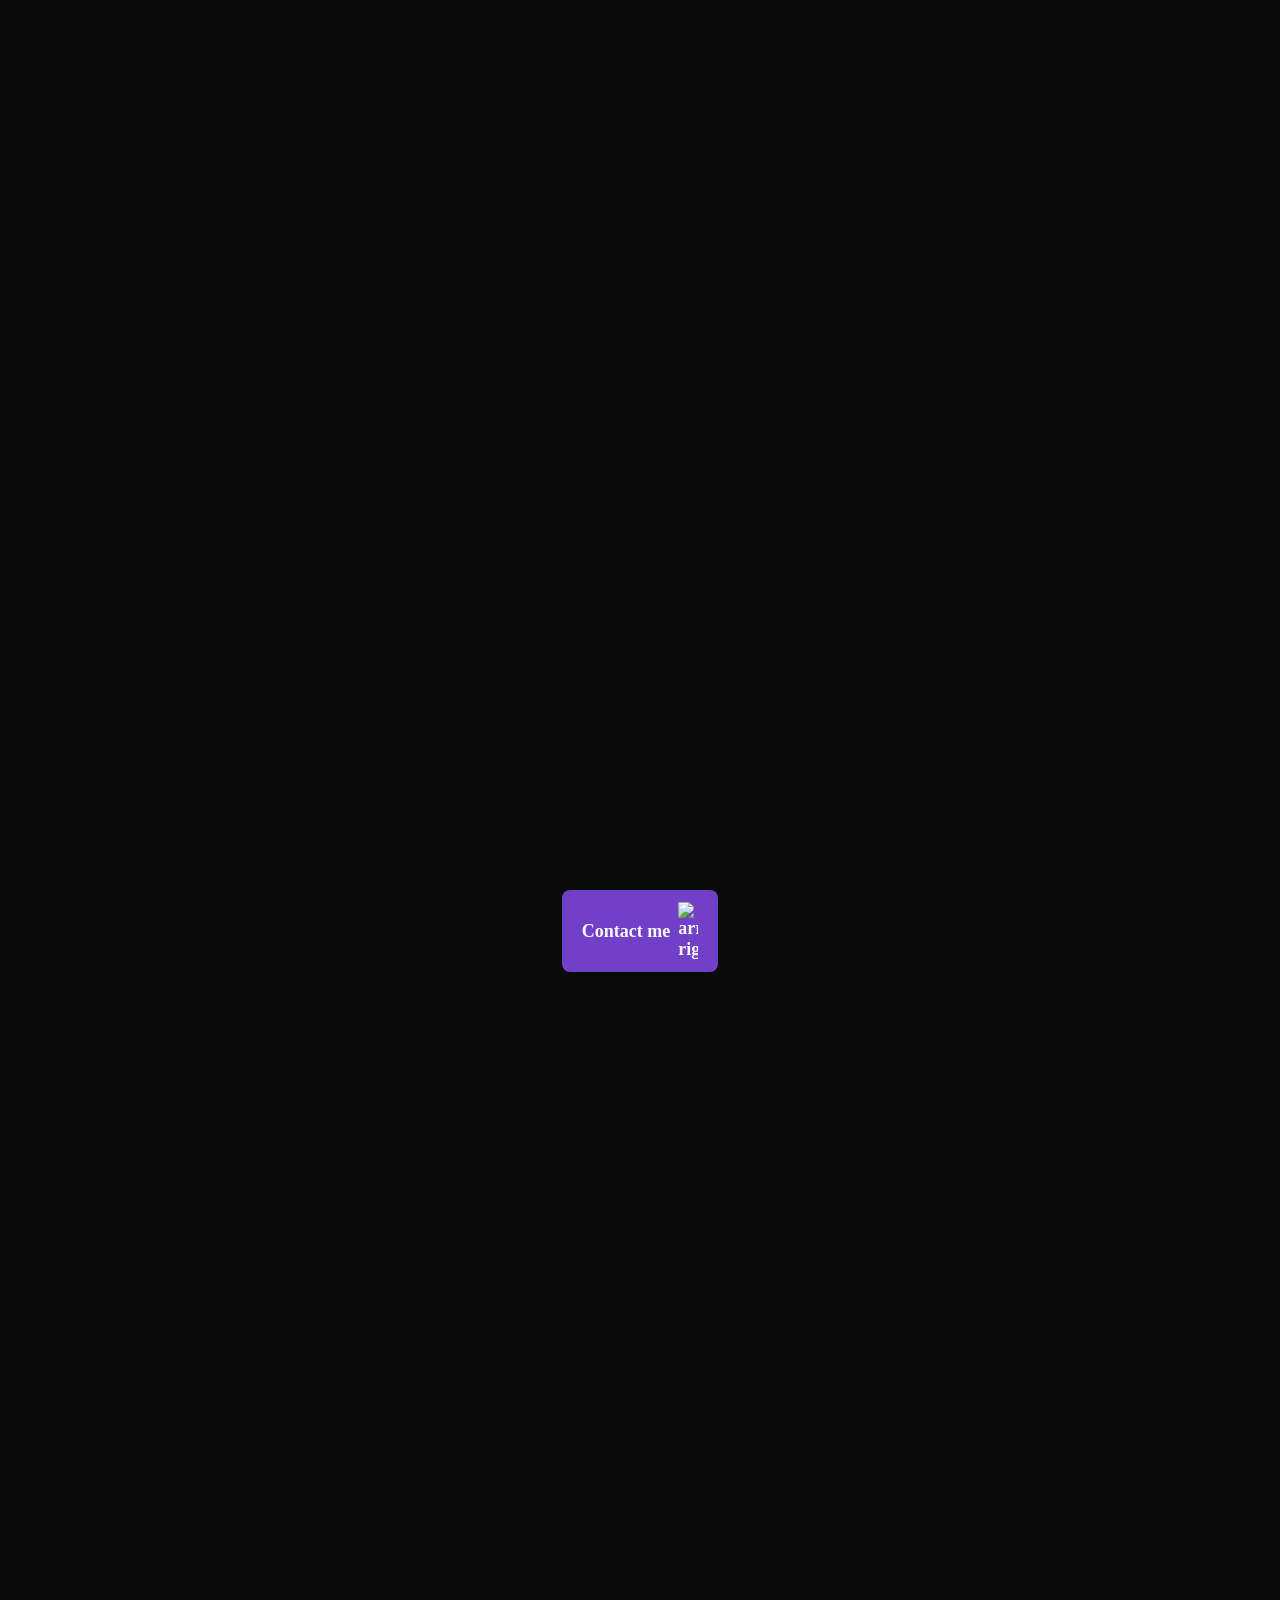
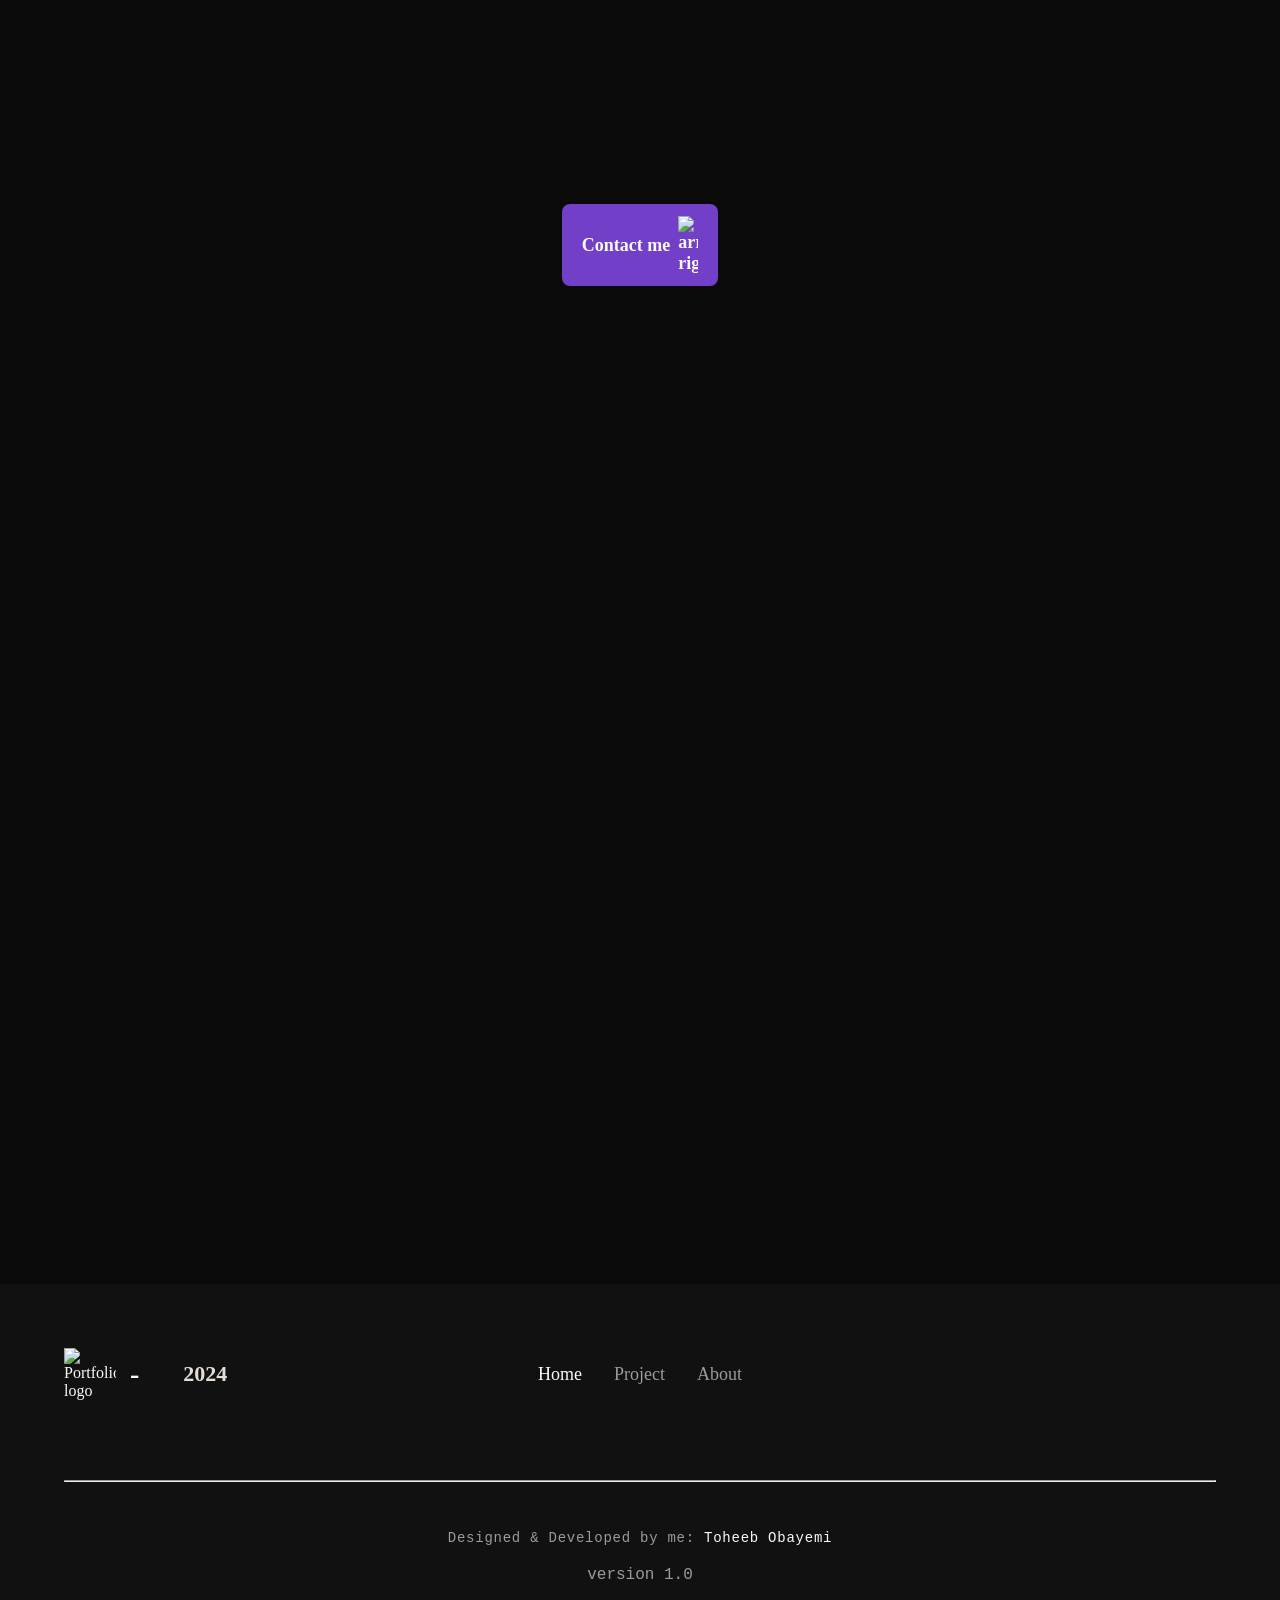
==== commit eb7951eb: "minor changes" ====
--- a/index.html
+++ b/index.html
@@ -57,8 +57,8 @@
     <section id="hero-sect">
       <div class="hero">
         <!-- <p class="hero-p">Hello, I'm Toheeb!</p> -->
-        <h1 class="hero-h1">Hello, I'm Toheeb!</h1>
-        <h2 class="hero-h2"><span class="hero-text-gradient">Pragmatic</span> UX & Frontend Engineer.</h2>
+        <h1 class="hero-h1">Hello, <span class="hero-text-gradient">I'm Toheeb!</span></h1>
+        <h2 class="hero-h2">UX Designer, Frontend Engineer.</h2>
         <p class="hero-p2">I design and build functional digital products by blending data-driven user research, visually appealing designs and modern frontend frameworks to ensure meaningful interactions that enhance seamless user experience.</p>
         <div class="buttons hero-buttons">
           <a class="primary-btn" href="#contact-sect">Get in touch with me <img src="./assets/images/icons/arrow-right.svg"
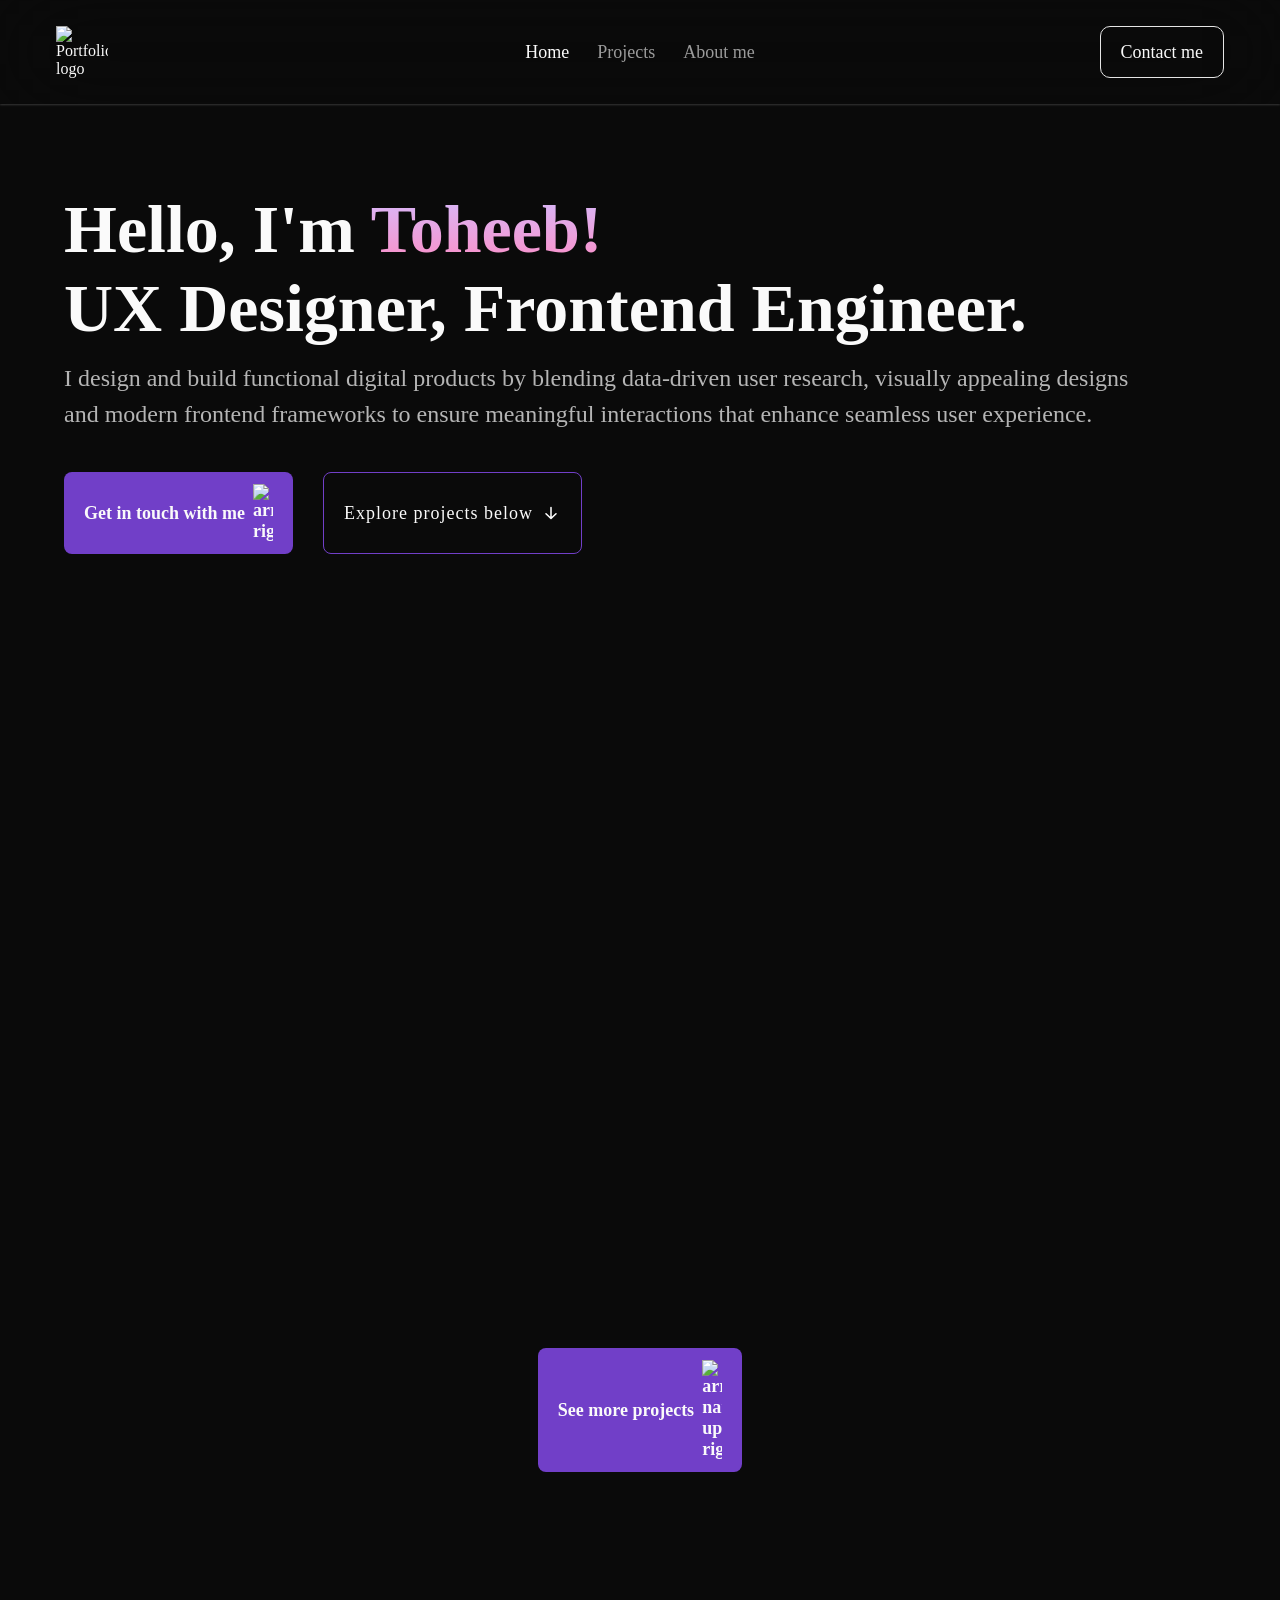
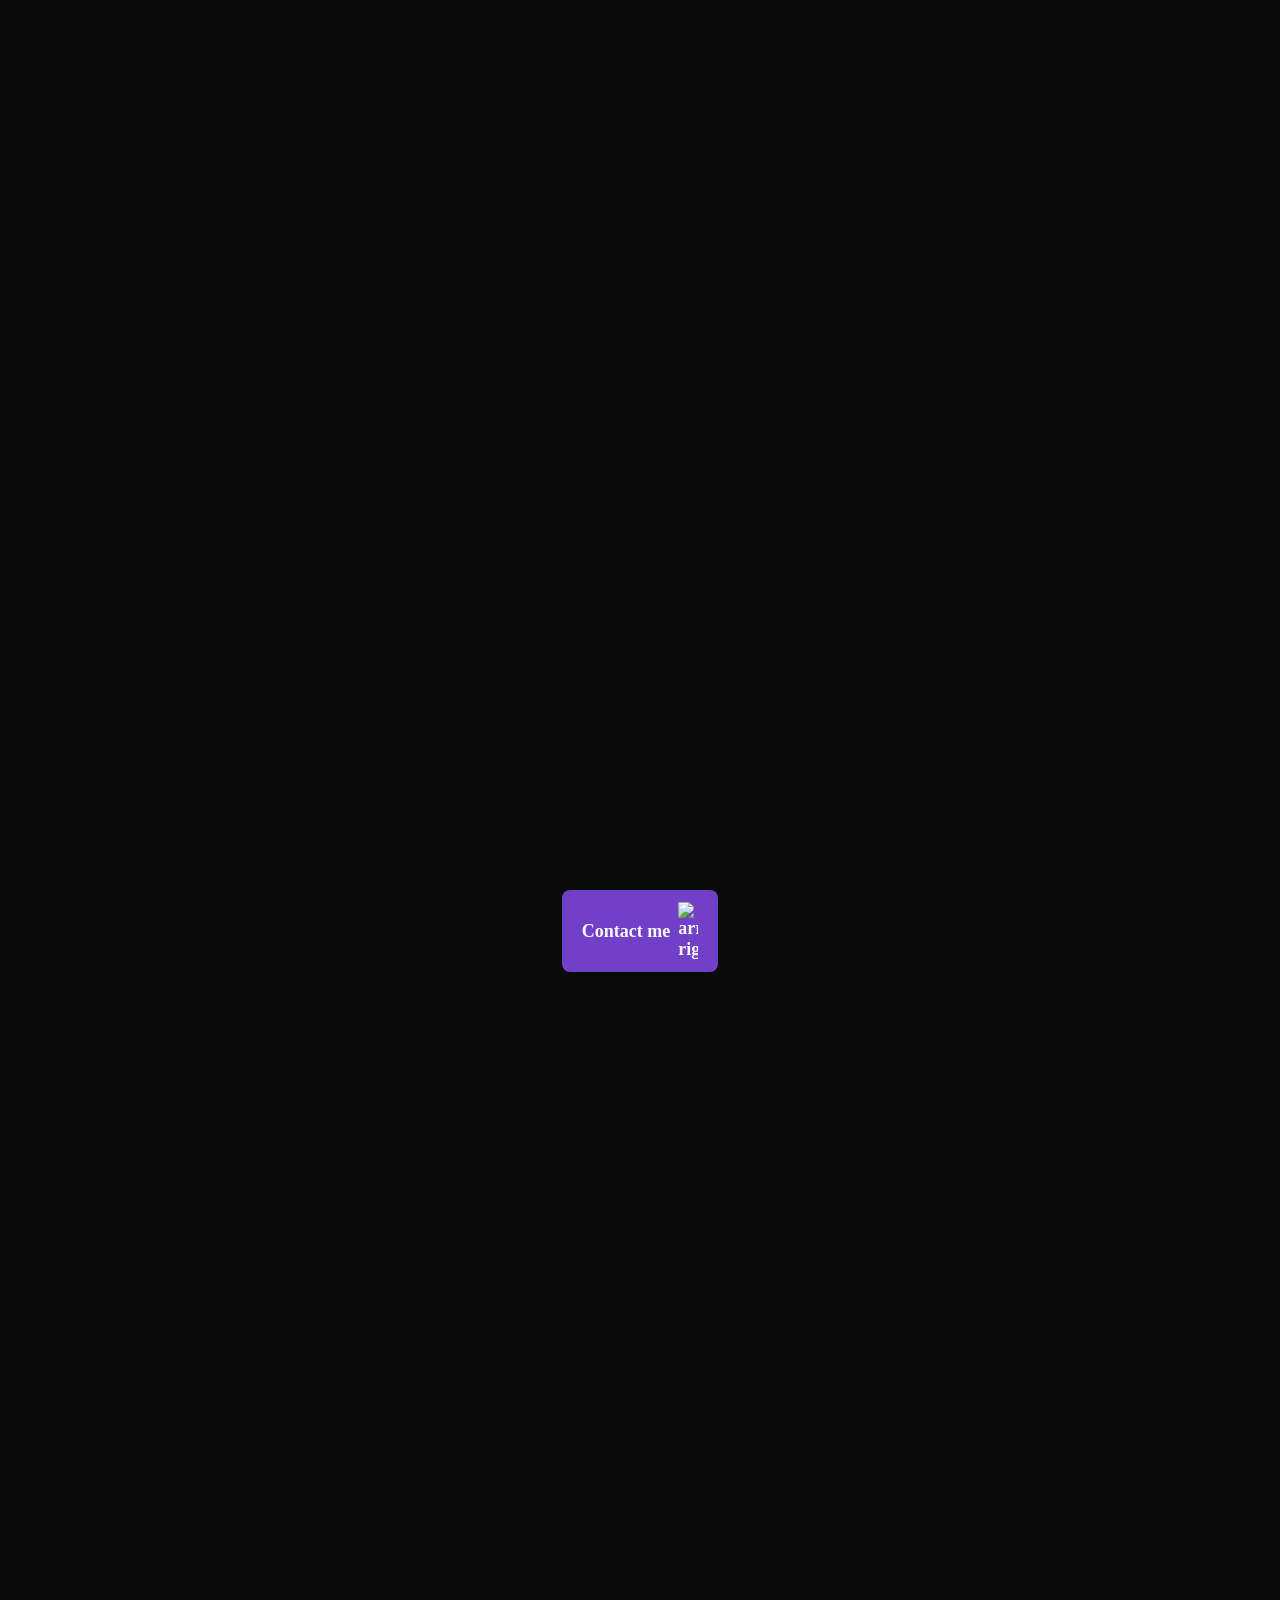
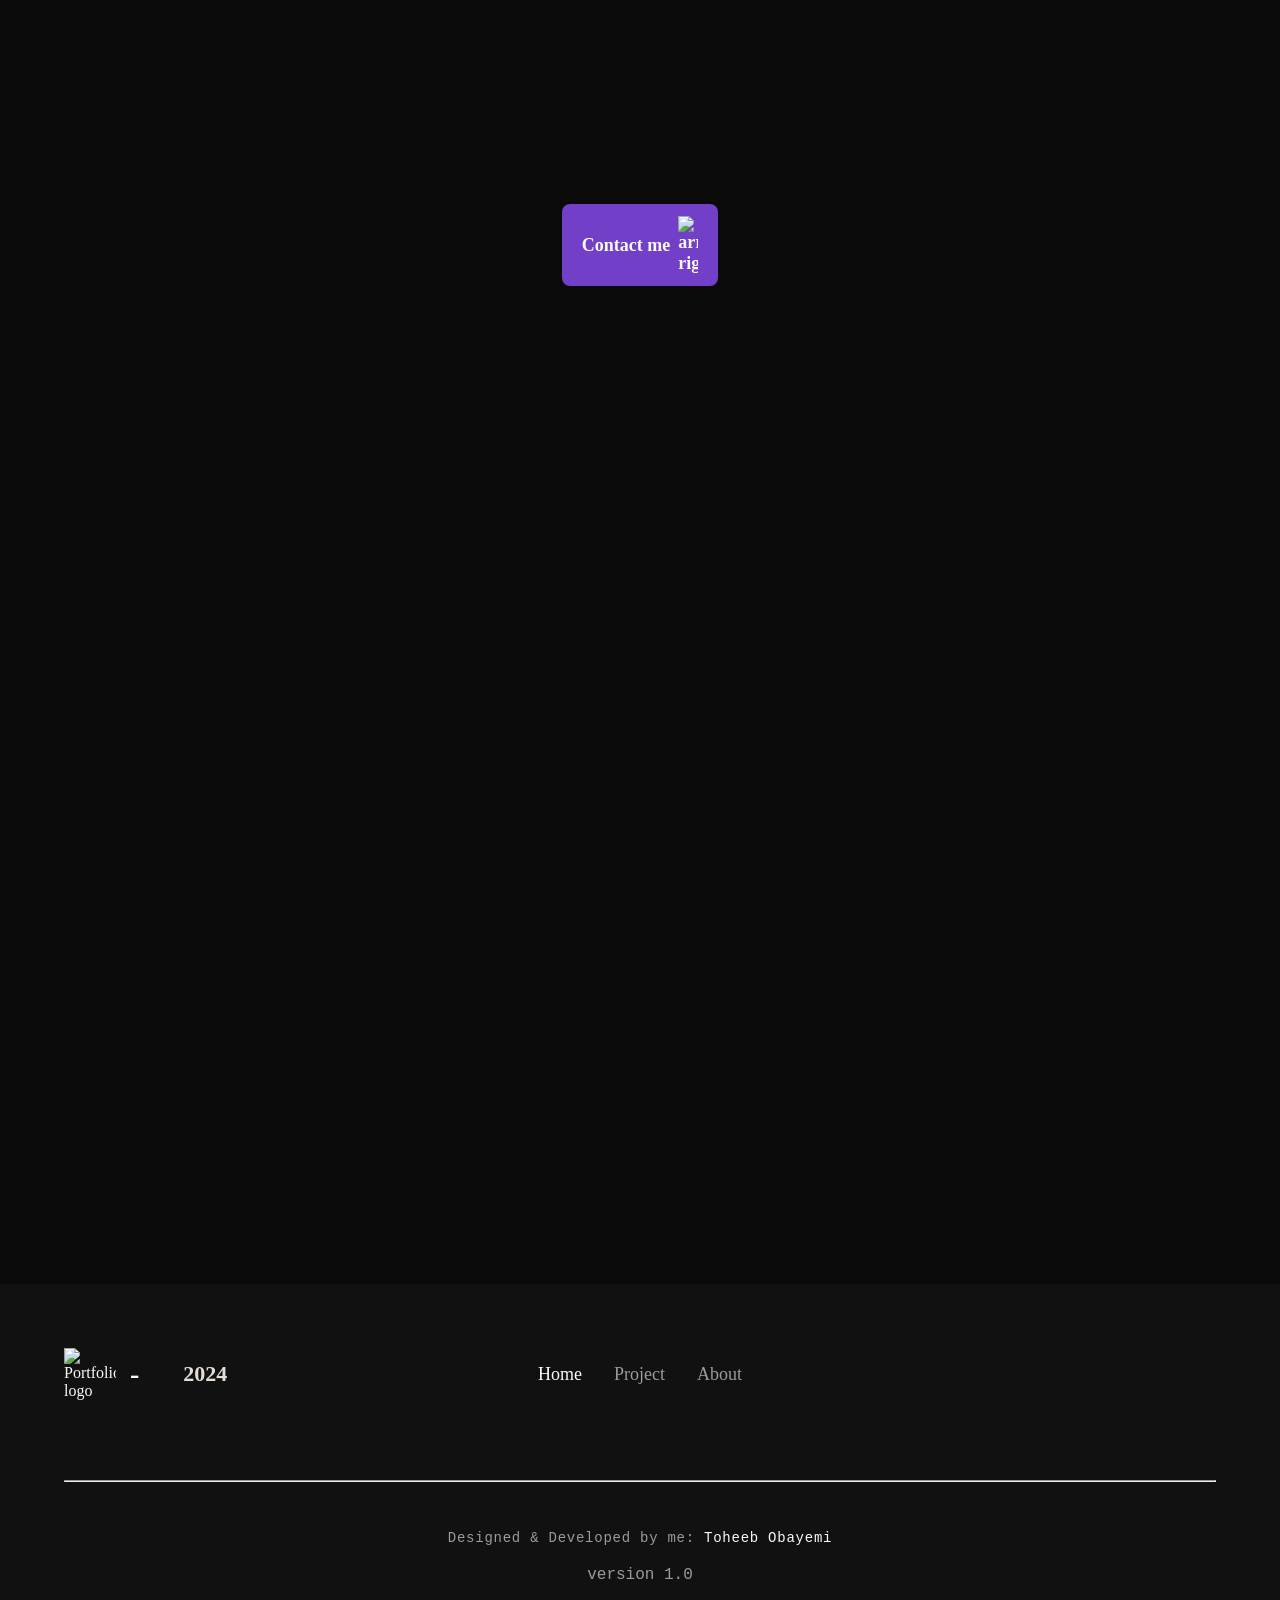
==== commit e6f13972: "minor change" ====
--- a/index.html
+++ b/index.html
@@ -57,7 +57,7 @@
     <section id="hero-sect">
       <div class="hero">
         <!-- <p class="hero-p">Hello, I'm Toheeb!</p> -->
-        <h1 class="hero-h1">Hello, <span class="hero-text-gradient">I'm Toheeb!</span></h1>
+        <h1 class="hero-h1">Hello, I'm <span class="hero-text-gradient">Toheeb!</span></h1>
         <h2 class="hero-h2">UX Designer, Frontend Engineer.</h2>
         <p class="hero-p2">I design and build functional digital products by blending data-driven user research, visually appealing designs and modern frontend frameworks to ensure meaningful interactions that enhance seamless user experience.</p>
         <div class="buttons hero-buttons">
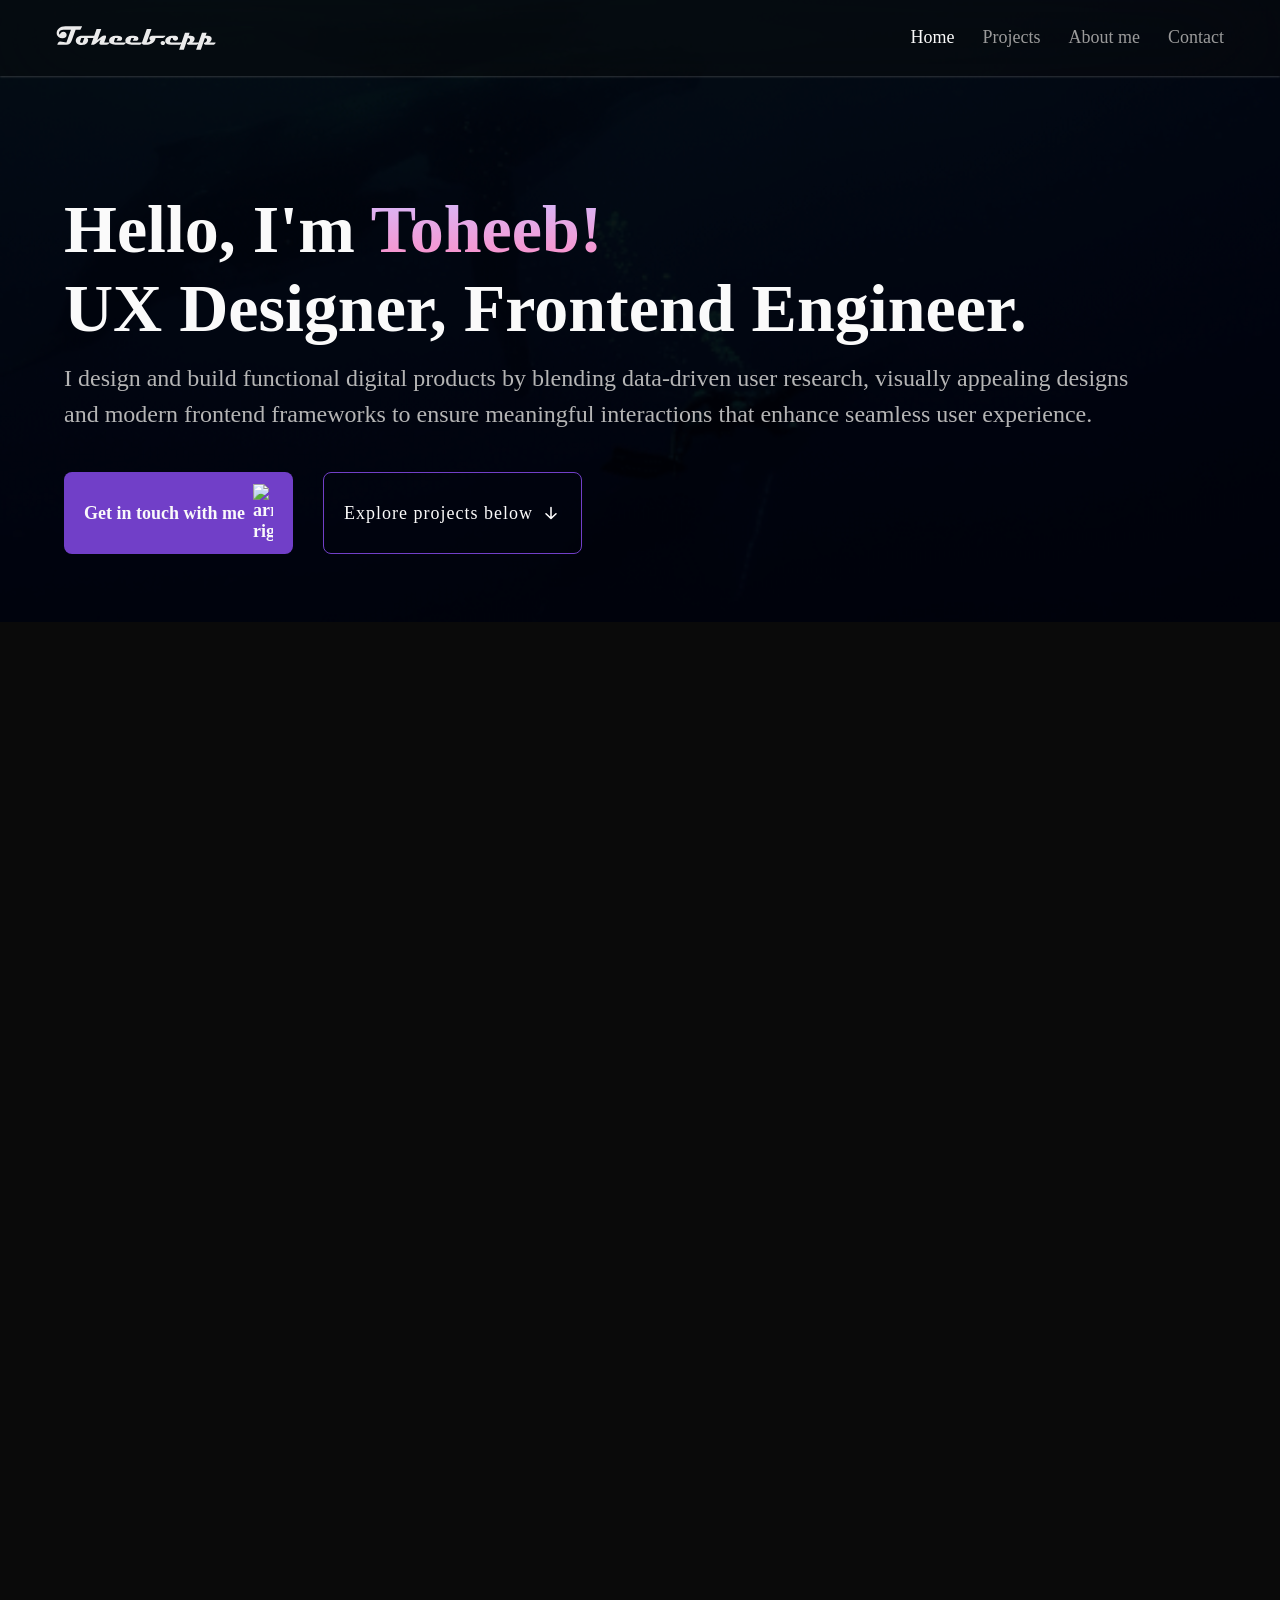
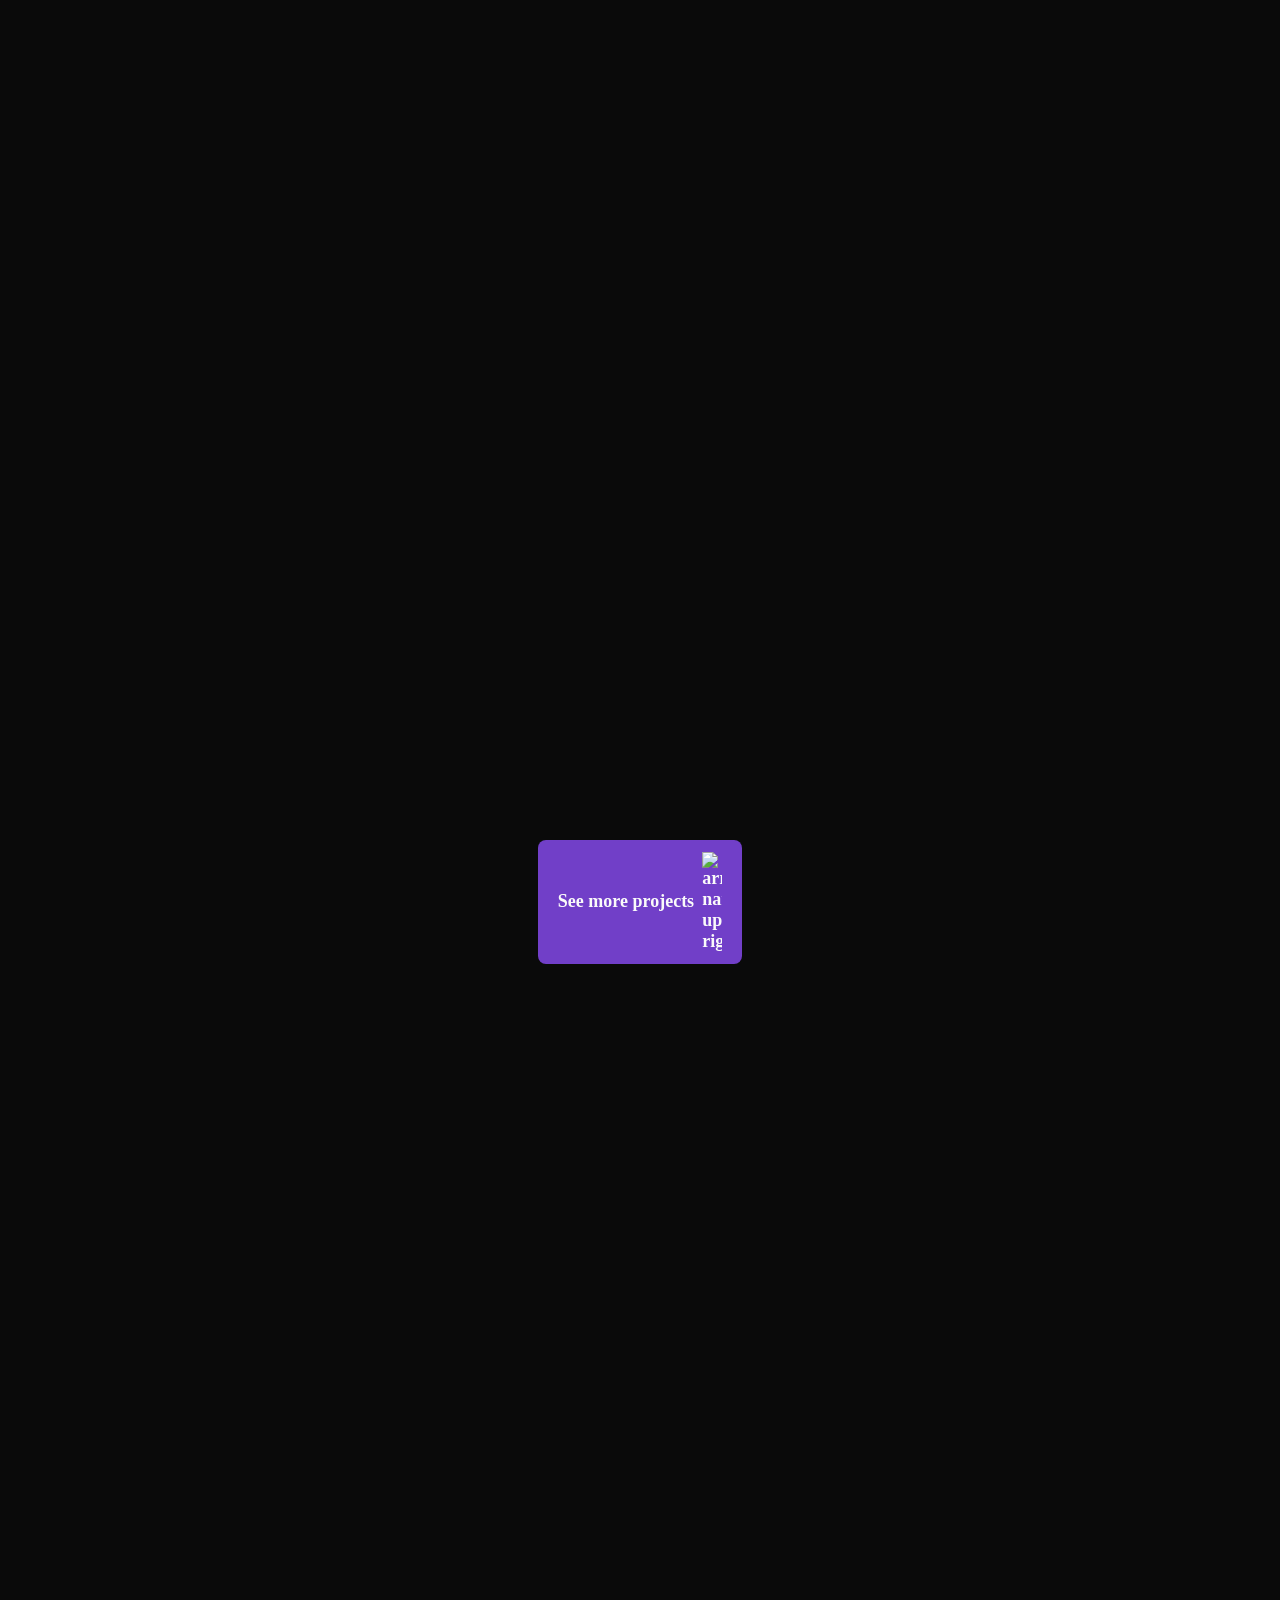
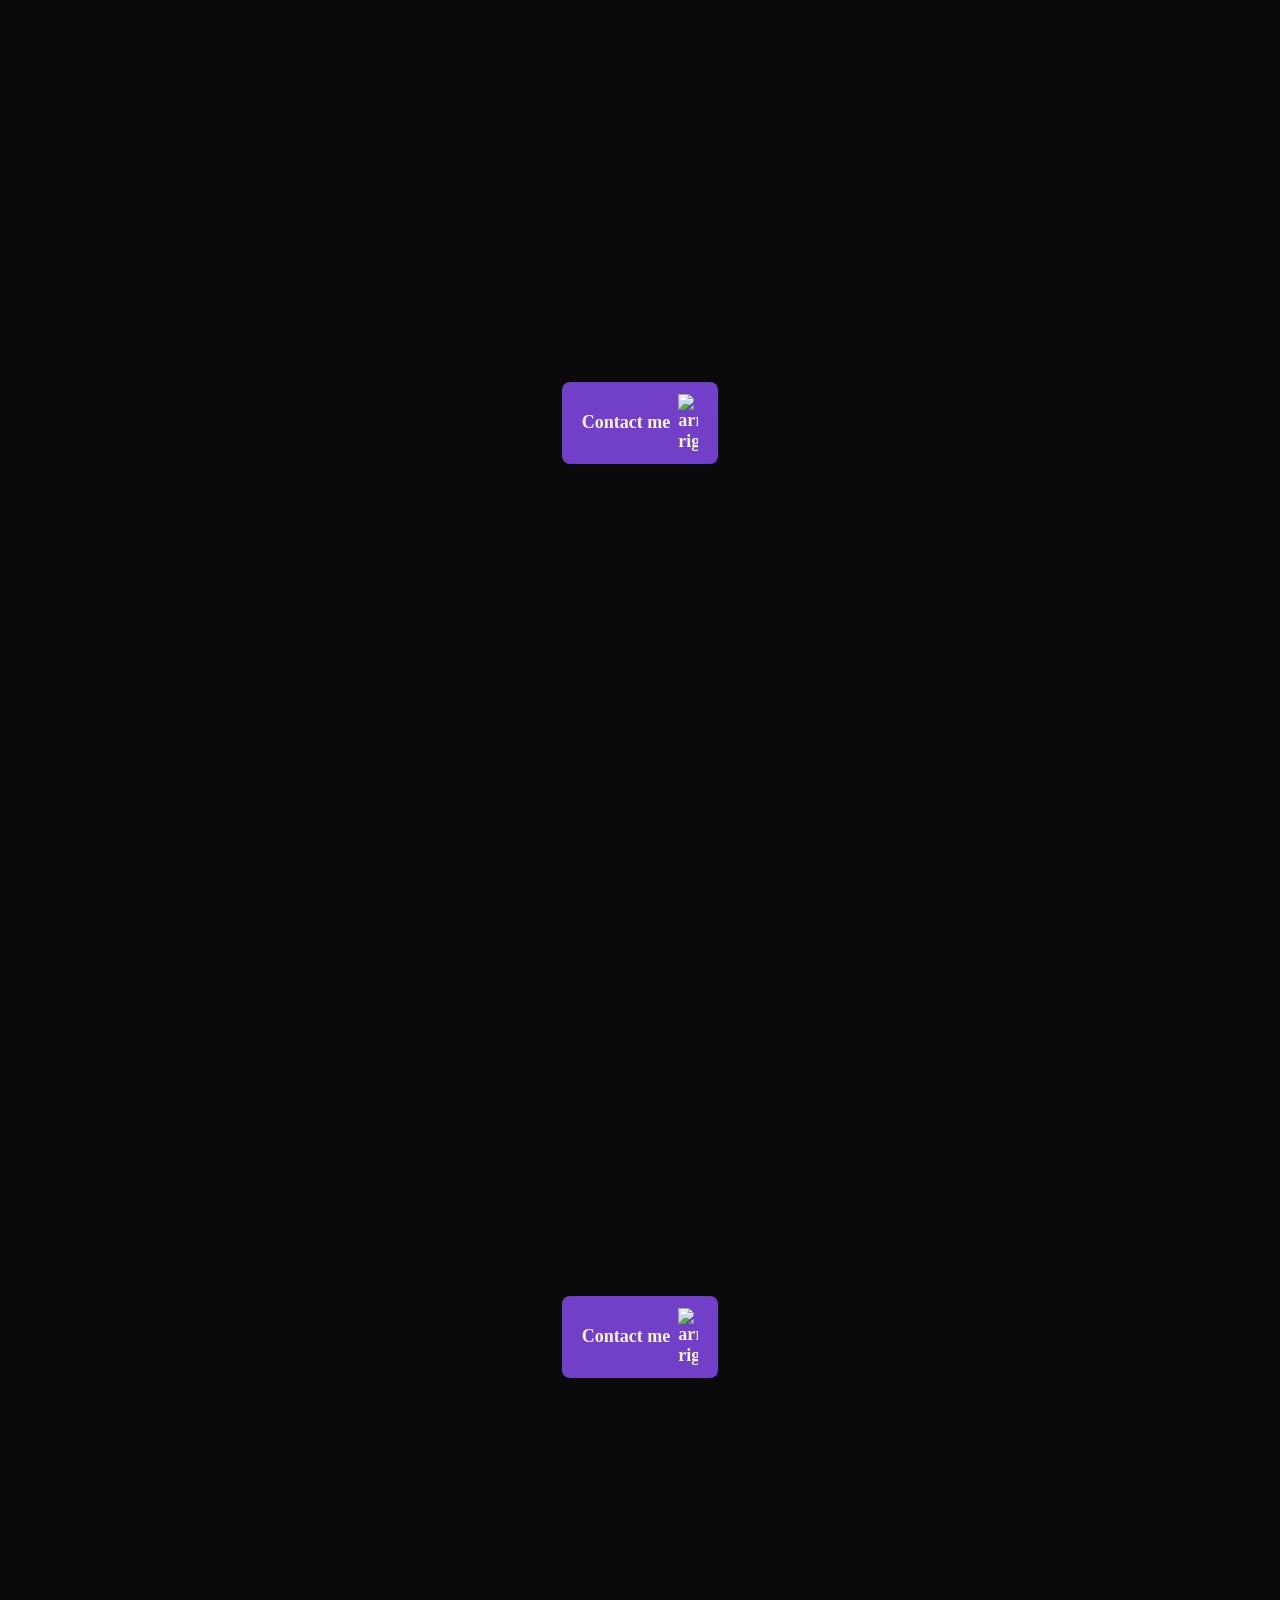
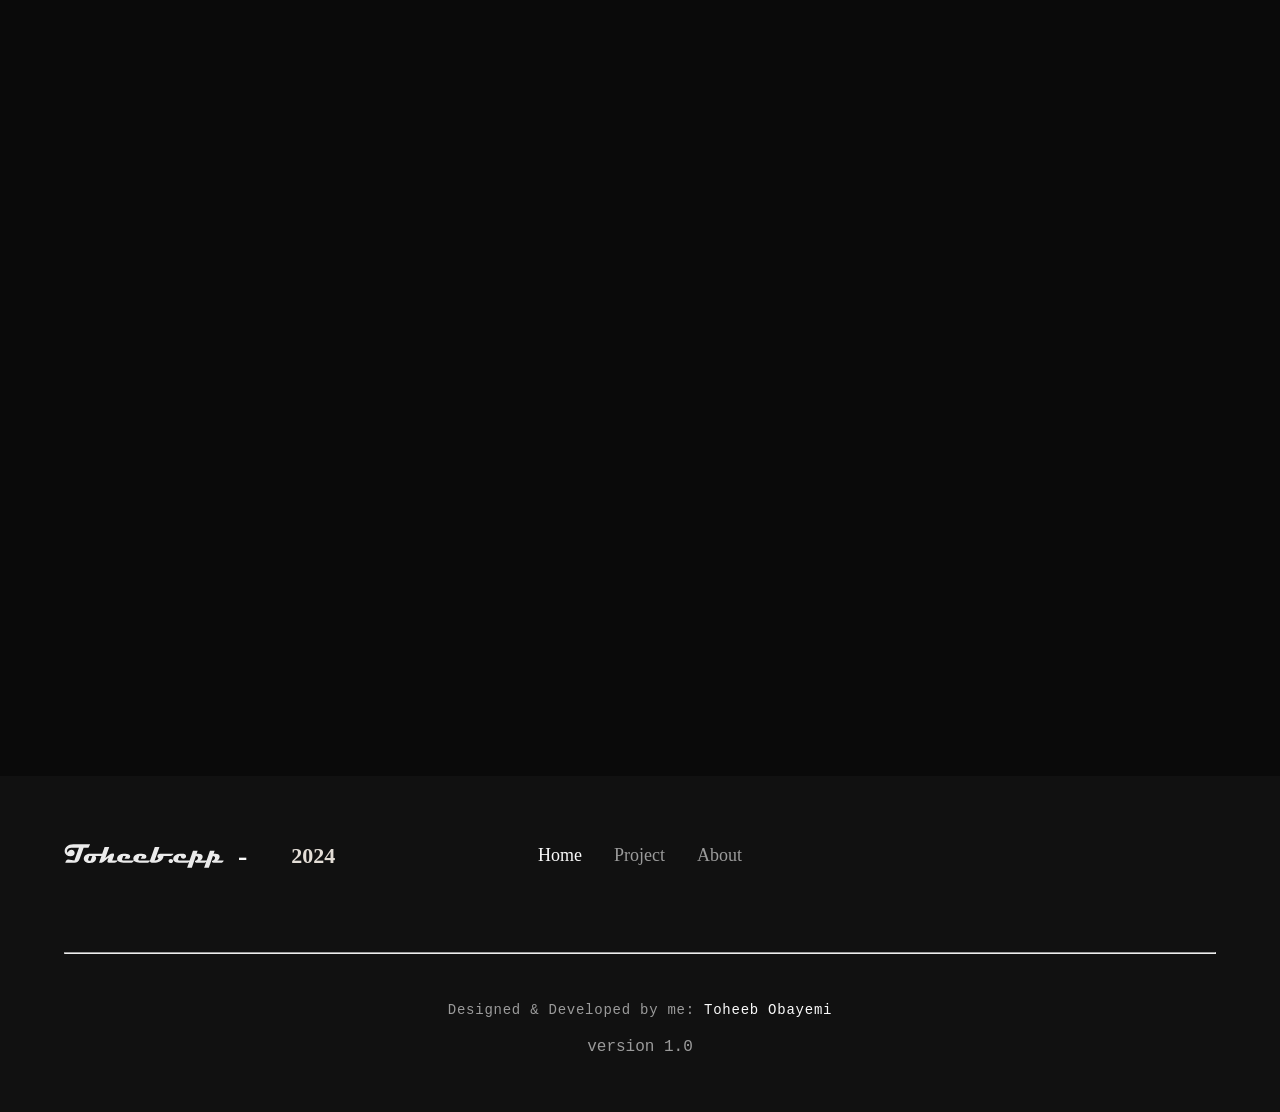
==== commit 8c2b059d: "UI redesign for project section" ====
--- a/index.html
+++ b/index.html
@@ -8,6 +8,7 @@
   <link rel="stylesheet" href="style.css" />
   <link rel="stylesheet" href="responsive.css">
   <link rel="icon" href="./assets/images/icons/favicon.svg" />
+  <link rel="stylesheet" href="https://cdnjs.cloudflare.com/ajax/libs/font-awesome/6.7.2/css/all.min.css" integrity="sha512-Evv84Mr4kqVGRNSgIGL/F/aIDqQb7xQ2vcrdIwxfjThSH8CSR7PBEakCr51Ck+w+/U6swU2Im1vVX0SVk9ABhg==" crossorigin="anonymous" referrerpolicy="no-referrer" />
   <title>Toheeb Obayemi - Portfolio</title>
 </head>
 
@@ -19,18 +20,16 @@
       <div class="portfolio-logo">
         <img src="./assets/images/CPP.svg" alt="Portfolio logo" />
       </div>
-
       <ul class="nav-links">
         <li><a href="./index.html" class="current-page">Home</a></li>
         <li><a href="" class="inactive-page">Projects</a></li>
         <li><a href="./about.html" class="inactive-page">About me</a></li>
+        <li><a href="#contact-sect" class="inactive-page">
+          Contact
+        </a></li>
       </ul>
-      <div class="nav-right">
-        <a href="https://drive.goole.com/file/d/1LxG3s3dhMiYZRg8lnfcAbwcM1QuboqhM/view?usp=sharing" target="_blank" class="header-btn">
-          Contact me
-        </a>
-      </div>
     </nav>
+    <!-- Mobile Nav Bar -->
     <nav class="mobile-nav">
       <img src="./assets/images/CPP.svg" alt="CPP logo">
       <div class="mb-nav-right">
@@ -56,14 +55,13 @@
   <main>
     <section id="hero-sect">
       <div class="hero">
-        <!-- <p class="hero-p">Hello, I'm Toheeb!</p> -->
         <h1 class="hero-h1">Hello, I'm <span class="hero-text-gradient">Toheeb!</span></h1>
         <h2 class="hero-h2">UX Designer, Frontend Engineer.</h2>
         <p class="hero-p2">I design and build functional digital products by blending data-driven user research, visually appealing designs and modern frontend frameworks to ensure meaningful interactions that enhance seamless user experience.</p>
         <div class="buttons hero-buttons">
           <a class="primary-btn" href="#contact-sect">Get in touch with me <img src="./assets/images/icons/arrow-right.svg"
               alt="arrow-right"></a>
-          <a class="secondary-btn" href="#">Explore projects below <img src="./assets/images/icons/arrow-down.svg"
+          <a class="secondary-btn" href="#project-sect">Explore projects below <img src="./assets/images/icons/arrow-down.svg"
               alt="arrow-down"></a>
         </div>
       </div>
@@ -89,6 +87,7 @@
     <!-- End of Slider -->
 
     <!--Project Section  -->
+    <div class="p-web">
     <section id="project-sect">
       <div class="project">
         <div class="sect-heading animate">
@@ -101,56 +100,158 @@
         <div class="project-list">
           <div class="project-item-box-1 animate">
             <div class="project-item">
-              <img src="./assets/images/ancilla.png" alt="" class="project-img" />
-              <div class="tags">
-                <p>WEB DESIGN</p>
-                <p>WEB DEVELOPMENT</p>
-              </div>
-              <h3>Ancilla Hospital Website</h3>
-              <p class="proj-subheading">
-                Redesigned and developed the landing page with a focus on
-                enhanced user experience and modern UI aesthetics.
-              </p>
-              <a href="" class="tert-btn proj-btn">Visit Website</a>
-
+              <div class="image-box">
+                <img src="./assets/images/ancilla_pic2.webp" alt="" class="project-img" />
+              </div>
+              <div class="project-details">
+                <div class="project-details-top">
+                  <h3>Ancilla Hospital Website</h3>
+                  <p class="proj-subheading">
+                    I redesigned the Ancilla hospital website in Figma, focusing on a modern UI and a seamless user experience (UX). The new design enhances visual appeal, accessibility, and navigation, ensuring that patients and healthcare providers can interact effortlessly. 🚀
+                  </p>
+                </div>
+                <div class="tags">
+                  <p>FIGMA</p>
+                  <p>WEB DESIGN</p>
+                  <p>WEB DEVELOPMENT</p>
+                </div>
+                <div class="project-item-btn">
+                  <a href="https://teeoverflow.notion.site/UX-Case-Study-1b302cd6062d80b882e4ca33fe771452?pvs=4" target="_blank" class="tert-btn proj-btn">Case Study <i class="fa-solid fa-arrow-up-right-from-square"></i></a>
+                  <a href="https://github.com/toheeb-cpp" target="_blank" class="tert-btn proj-btn">Github <i class="fa-solid fa-arrow-up-right-from-square"></i></a>
+                  <a href="#" class="tert-btn proj-btn">Website <i class="fa-solid fa-arrow-up-right-from-square"></i></a>
+                </div>
+              </div>
             </div>
           </div>
           <div class="project-item-box-2 animate">
             <div class="project-item">
-              <img src="./assets/images/combo.png" alt="" class="project-img" />
-              <div class="tags">
-                <p>WEB DESIGN</p>
-                <p>WEB DEVELOPMENT</p>
-              </div>
-              <h3>Combo Services Website</h3>
-              <p class="proj-subheading">
-                Designed and developed the landing page with a focus on
-                enhanced user experience and modern UI aesthetics.
-              </p>
-              <a href="" class="tert-btn proj-btn">Visit Website</a>
-
+              <div class="image-box">
+                <img src="./assets/images/paytegrate_pic2.webp" alt="" class="project-img" />
+              </div>
+              <div class="project-details">
+                <div class="project-details-top">
+                  <h3>Paytegrate Mobile App</h3>
+                  <p class="proj-subheading">
+                    I collaborated with my good brother Abiola, a fellow designer to design a mobile payment app that empowers business owners to manage invoices, process payments, hold and convert foreign currency balances seamlessly. This project enhances financial control, accessibility, and convenience for business owners. 🚀
+                  </p>
+                </div>
+                <div class="tags">
+                  <p>FIGMA</p>
+                  <p>WEB DESIGN</p>
+                  <p>WEB DEVELOPMENT</p>
+                </div>
+                <div class="project-item-btn">
+                  <a href="https://teeoverflow.notion.site/UX-Case-Study-1b302cd6062d80b882e4ca33fe771452?pvs=4" target="_blank" class="tert-btn proj-btn">Case Study <i class="fa-solid fa-arrow-up-right-from-square"></i></a>
+                  <a href="https://github.com/toheeb-cpp" target="_blank" class="tert-btn proj-btn">Github <i class="fa-solid fa-arrow-up-right-from-square"></i></a>
+                  <a href="#" class="tert-btn proj-btn">Website <i class="fa-solid fa-arrow-up-right-from-square"></i></a>
+                </div>
+              </div>
             </div>
           </div>
           <div class="project-item-box-3 animate">
             <div class="project-item">
-              <img src="./assets/images/ancilla.png" alt="" class="project-img" />
-              <div class="tags">
-                <p>MOBILE APP</p>
-                <p>PRODUCT DESIGN</p>
-              </div>
-              <h3>Ancilla Hospital Website</h3>
-              <p class="proj-subheading">
-                Redesigned and developed the landing page with a focus on
-                enhanced user experience and modern UI aesthetics.
-              </p>
-              <a href="" class="tert-btn proj-btn">Visit Website</a>
-            </div>
-          </div>
+              <div class="image-box">
+                <img src="./assets/images/combo_pic2.webp" alt="" class="project-img" />
+              </div>
+              <div class="project-details">
+                <div class="project-details-top">
+                  <h3>Combo Services Website</h3>
+                  <p class="proj-subheading">
+                    I designed a project management website in Figma, ensuring a modern UI and a seamless user experience (UX). The new design enhances usability, accessibility, and efficiency for teams managing projects. I then developed the website using Vanilla JavaScript and CSS, implementing a smooth and functional project. 🚀
+                  </p>
+                </div>
+                <div class="tags">
+                  <p>UX DESIGN</p>
+                  <p>WEB DESIGN</p>
+                  <p>WEB DEVELOPMENT</p>
+                </div>
+                <div class="project-item-btn">
+                  <a href="https://teeoverflow.notion.site/UX-Case-Study-1b302cd6062d80b882e4ca33fe771452?pvs=4" target="_blank" class="tert-btn proj-btn">Case Study <i class="fa-solid fa-arrow-up-right-from-square"></i></a>
+                  <a href="https://github.com/toheeb-cpp" target="_blank" class="tert-btn proj-btn">Github <i class="fa-solid fa-arrow-up-right-from-square"></i></a>
+                  <a href="https://combo-project.vercel.app/" target="_blank" class="tert-btn proj-btn">Website <i class="fa-solid fa-arrow-up-right-from-square"></i></a>
+                </div>
+              </div>
+            </div>
+        </div>
         </div>
         <a class="primary-btn sect-btn" href="#contact-sect">See more projects <img
             src="./assets/images/icons/arrow-right.svg" alt="arrow-narrow-up-right"></a>
-      </div>
-    </section>
+      
+    </section>
+  </div>
+     <!-- Mobile view -->
+     <div class="p-mobile">
+     <section id="project-mobile-sect">
+      <div class="project-mobile">
+        <div class="sect-heading animate">
+          <div class="section-tag">
+            <p>Completed Projects</p>
+            <hr class="sect-line" />
+          </div>
+          <h2>Take a look at some of my works</h2>
+        </div>
+    <div class="project-mobile-list">
+      <div class="project-item-box-1 animate">
+        <div class="project-mobile-item">
+          <img src="./assets/images/ancilla.png" alt="" class="project-img" />
+          <div class="mobile-tags">
+            <p>WEB DESIGN</p>
+            <p>WEB DEVELOPMENT</p>
+          </div>
+          <h3>Ancilla Hospital Website</h3>
+          <p class="proj-mobile-subheading">
+            I redesigned the Ancilla hospital website in Figma, focusing on a modern UI and a seamless user experience (UX). The new design enhances visual appeal, accessibility, and navigation, ensuring that patients and healthcare providers can interact effortlessly. 🚀
+          </p>
+          <div class="project-links">
+          <a href="https://teeoverflow.notion.site/UX-Case-Study-1b302cd6062d80b882e4ca33fe771452?pvs=4" target="_blank" class="tert-btn proj-btn"><img src="./assets/images/file_icon.svg" alt="" class="p-link"></a>
+          <a href="https://github.com/toheeb-cpp" target="_blank" class="tert-btn proj-btn"><img src="./assets/images/github_icon.svg" alt="" class="p-link"></a>
+          <a href="#" class="tert-btn proj-btn"><img src="./assets/images/link_icon.svg" alt="" class="p-link"></a>
+        </div>
+        </div>
+      </div>
+      <div class="project-item-box-2 animate">
+        <div class="project-mobile-item">
+          <img src="./assets/images/paytegrate_mobile.png" alt="" class="project-img" />
+          <div class="mobile-tags">
+            <p>UX DESIGN</p>
+            <p>MOBILE APP</p>
+          </div>
+          <h3>Paytegrate Mobile App</h3>
+          <p class="proj-mobile-subheading">
+            I collaborated with my good brother Abiola, a fellow designer to design a mobile payment app that empowers business owners to manage invoices, process payments, hold and convert foreign currency balances seamlessly. This project enhances financial control, accessibility, and convenience for business owners. 🚀
+          </p>
+          <div class="project-links">
+            <a href="https://teeoverflow.notion.site/UX-Case-Study-1b302cd6062d80b882e4ca33fe771452?pvs=4" target="_blank" class="tert-btn proj-btn"><img src="./assets/images/file_icon.svg" alt="" class="p-link"></a>
+            <a href="https://github.com/toheeb-cpp" target="_blank" class="tert-btn proj-btn"><img src="./assets/images/github_icon.svg" alt="" class="p-link"></a>
+            <a href="#" class="tert-btn proj-btn"><img src="./assets/images/link_icon.svg" alt="" class="p-link"></a>
+          </div>
+        </div>
+      </div>
+      <div class="project-item-box-3 animate">
+        <div class="project-mobile-item">
+          <img src="./assets/images/combo_mobile.png" alt="" class="project-img" />
+          <div class="mobile-tags">
+            <p>UX DESIGN</p>
+            <p>WEB DEVELOPMENT</p>
+          </div>
+          <h3>Combo Services Website</h3>
+          <p class="proj-mobile-subheading">
+            I designed a project management website in Figma, ensuring a modern UI and a seamless user experience (UX). The new design enhances usability, accessibility, and efficiency for teams managing projects. I then developed the website using Vanilla JavaScript and CSS, implementing a smooth and functional project. 🚀
+          </p>
+          <div class="project-links">
+            <a href="https://teeoverflow.notion.site/UX-Case-Study-1b302cd6062d80b882e4ca33fe771452?pvs=4" target="_blank" class="tert-btn proj-btn"><img src="./assets/images/file_icon.svg" alt="" class="p-link"></a>
+            <a href="https://github.com/toheeb-cpp" target="_blank" class="tert-btn proj-btn"><img src="./assets/images/github_icon.svg" alt="" class="p-link"></a>
+            <a href="https://combo-project.vercel.app/" target="_blank" class="tert-btn proj-btn"><img src="./assets/images/link_icon.svg" alt="" class="p-link"></a>
+          </div>        
+        </div>
+      </div>
+    </div>
+    <a class="primary-btn sect-btn" href="#contact-sect">See more projects <img
+      src="./assets/images/icons/arrow-right.svg" alt="arrow-narrow-up-right"></a>
+</section>
+</div>
+<!-- End of Mobile view -->
+
     <!-- End of Project Section -->
 
     <!-- Work Process -->
@@ -343,8 +444,8 @@
           </div>
           <div class="tool-card card-seven animate">
             <div class="tool">
-              <img src="./assets/images/icons/logos_wordpress.svg" alt="figma" class="tool-icon" />
-              <p class="tool-tag">WordPress</p>
+              <img src="./assets/images/icons/logos_tailwind.svg" alt="figma" class="tool-icon" />
+              <p class="tool-tag">TailwindCSS</p>
             </div>
           </div>
           <div class="tool-card card-eight animate">
--- a/style.css
+++ b/style.css
@@ -29,9 +29,8 @@
 
 main {
   width: 100%;
-  max-width: 1440px;
-  margin: 0 auto;
-}
+}
+
 /* End of CSS Resets */
 
 
@@ -143,10 +142,16 @@
 .tert-btn {
   font-size: 18px;
   font-weight: 500;
-  text-decoration: underline;
+  text-decoration: none;
   text-underline-offset: 3px;
   color: var(--primWhite);
   margin-bottom: 16px;
+  display: flex;
+  align-items: center;
+  gap: 8px;
+  /* margin-right: 12px; */
+
+  
 }
 
 .sect-btn {
@@ -155,6 +160,7 @@
 
 .proj-btn {
   display: inline-block;
+  display: flex;
 }
 
 /* Section Taglines and Headings Components */
@@ -324,8 +330,6 @@
 }
 
 /* End of Components */
-
-
 
 /* Header Section */
 
@@ -338,14 +342,14 @@
   z-index: 1000;
   backdrop-filter: blur(50px);
   -webkit-backdrop-filter: blur(50px);
-
 }
 
 .web-nav {
-  display: grid;
-  grid-template-columns: 0.75fr 1fr 0.75fr;
+  display: flex;
+  justify-content: space-between;
   width: 100%;
-  gap: 16px;
+  max-width: 1440px;
+  margin: 0 auto;
 }
 
 .mobile-nav {
@@ -360,9 +364,10 @@
   display: flex;
   justify-content: flex-start;
   align-items: center;
+  max-width: 160px;
 
   >img {
-    width: 52px;
+    width: 100%  
   }
 }
 
@@ -383,9 +388,7 @@
   }
 }
 
-
-
-.nav-right {
+/* .nav-right {
   display: flex;
   justify-content: flex-end;
 
@@ -414,18 +417,20 @@
       width: 20px;
     }
   }
-}
+} */
 
 /* End of Header Section */
 
 
 /* Hero Section */
 
+
 #hero-sect {
-  background-color: rgba(10, 10, 10, 90%);
-  /* background-image: url('./assets/images/six-hero-img.png'); */
+  background-color: rgba(10, 10, 10, 98%);
+  /* background-color: rgba(17, 17, 17, 90%); */
+  background-image: url('./assets/images/6WoO.gif');
   background-blend-mode: overlay;
-  background-position: right top;
+  background-position: center;
   background-size: cover;
   background-repeat: no-repeat;
 }
@@ -433,6 +438,9 @@
 .hero {
   padding: 190px 64px 68px 64px;
   color: var(--primWhite);
+  width: 100%;
+  max-width: 1440px;
+  margin: 0 auto;
   /* color: var(--headingWhite); */
 
   >.hero-p {
@@ -491,8 +499,6 @@
 
 
 /* Slider section */
-
-/* Test Slider */
 
 #slider-sect {
   scroll-behavior: smooth;
@@ -596,69 +602,147 @@
   }
 }
 
+.p-mobile {
+  display: none;
+}
+
+.p-web {
+  display: block;
+}
+
+#project-sect {
+  width: 100%;
+  max-width: 1440px;
+  margin: 0 auto;
+}
 
 .project-list {
+  display: flex;
+  flex-direction: column;
+  /* grid-template-columns: repeat(auto-fit, minmax(350px, 1fr)); */
+  gap: 64px;
+  margin-bottom: 56px;
+}
+
+.project-item:hover {
+  opacity: 1;
+  /* border: 1px solid rgb(163, 118, 240); */
+  /* box-shadow: 0 0 12px -1px rgba(163, 118, 240, 0.4); */
+  transform: scale(0.99);
+}
+
+.project-item {
+  position: relative;
+  overflow: hidden;
   display: grid;
-  grid-template-columns: repeat(auto-fit, minmax(350px, 1fr));
-  gap: 18px;
-  margin-bottom: 56px;
-}
-
-.project-item:hover {
-  opacity: 1;
-  border: 1px solid rgb(163, 118, 240);
-  box-shadow: 0 0 12px -1px rgba(163, 118, 240, 0.4);
-  transform: scale(0.99);
-}
-
-.project-item {
+  grid-template-columns: 1fr 1fr;
+  gap: 80px;
   background-color: var(--bgDark);
-  border: 1px solid var(--inactive);
-  padding: 18px;
-  max-width: 420px;
+  background-color: #212531;
+  /* padding: 18px; */
+  /* max-width: 420px; */
   width: 100%;
-  border-radius: 8px;
+  border-radius: 24px;
   opacity: 0.9;
   transition: all .2s ease-in-out;
 
-  >h3 {
-    font-size: 22px;
-    font-weight: 500;
+  h3 {
+    font-size: 40px;
+    font-weight: 700;
     color: var(--primWhite);
     margin-bottom: 10px;
   }
 
-  >.proj-subheading {
+  .proj-subheading {
     color: var(--paragWhiteOne);
-    margin-bottom: 36px;
+    /* margin-bottom: 36px; */
     font-size: 18px;
   }
 }
 
+.image-box {
+position: relative;
+overflow: hidden;
+/* height: 450px; */
+margin-top: 46px;
+/* margin-top: auto; */
+margin-left: -110px;
+max-width: 750px;
+}
+ 
+.project-item-box-2 .image-box {
+  position: relative;
+  overflow: hidden;
+  order: 2;
+  /* height: 450px; */
+  margin-top: 46px;
+  /* margin-top: auto; */
+  margin-left: 0;
+  margin-right: -56px;
+  max-width: 750px;
+  }
+
 .project-img {
-  margin-bottom: 30px;
+width: 100%;
 }
 
 .tags {
   display: flex;
 
-  gap: 10px;
-  margin-bottom: 18px;
+  gap: 12px;
+  margin-bottom: 32px;
 
   >p {
-    font-size: 14px;
+    font-size: 16px;
     border: 1px solid var(--inactive);
-    border-radius: 18px;
+    border-radius: 8px;
     padding: 2px 10px;
     color: var(--inactive);
     vertical-align: middle;
   }
 }
 
+.project-details {
+display: flex;
+flex-direction: column;
+gap: 18px;
+margin-right: 48px;
+margin-top: auto;
+margin-bottom: 32px;
+max-width: 480px;
+}
+
+.project-item-box-2 .project-details {
+  display: flex;
+  flex-direction: column;
+  gap: 18px;
+  margin-left: 48px;
+  margin-top: auto;
+  margin-bottom: 32px;
+  max-width: 480px;
+  }
+
+.project-details-top {
+  display: flex;
+  flex-direction: column;
+  gap: 8px;
+}
+
+.project-item-btn {
+  display: flex;
+  gap: 32px;
+}
+
 /* End of Project Section */
 
 
 /* Work Process Section */
+
+#work-process-sect {
+  width: 100%;
+  max-width: 1440px;
+  margin: 0 auto;
+}
 
 .work-process {
   padding: 80px 64px;
@@ -672,6 +756,8 @@
 .work-card-list {
   display: grid;
   grid-template-columns: repeat(3, 350px);
+  grid-template-columns: repeat(3, 1fr);
+
   column-gap: 48px;
   row-gap: 48px;
   margin-bottom: 48px;
@@ -680,6 +766,12 @@
 /* End of Work Section */
 
 /* Start of Testimonials */
+
+#testimonial-sect {
+  max-width: 1440px;
+  width: 100%;
+  margin: 0 auto;
+}
 
 .testimonial {
   padding: 80px 60px;
@@ -767,6 +859,12 @@
 
 /* Tools & Stack Section*/
 
+#tools-sect {
+  max-width: 1440px;
+  width: 100%;
+  margin: 0 auto;
+}
+
 .tools {
   padding: 80px 64px;
 
@@ -787,6 +885,12 @@
 /* End of Tools & Stack Section */
 
 /* Contact section */
+
+#contact-sect {
+  max-width: 1440px;
+  width: 100%;
+  margin: 0 auto;
+}
 
 .contact {
   padding: 100px 64px 120px 64px;
@@ -862,6 +966,9 @@
 footer {
   padding: 64px 64px 56px 64px;
   background-color: var(--bgDark);
+  max-width: 1440px;
+  width: 100%;
+  margin: 0 auto;
 
   >.footer-line {
     color: #474747;
@@ -882,9 +989,10 @@
   justify-content: flex-start;
   align-items: center;
   gap: 14px;
+  max-width: 160px;
 
   >img {
-    width: 52px;
+    width: 100%;
   }
 
   >span {
@@ -1368,7 +1476,6 @@
 }
 
 
-
 /* Hero Animation */
 
 @keyframes hero-parag {
@@ -1462,4 +1569,6 @@
 }
 
 
-/* End of Hero Animation */+/* End of Hero Animation */
+
+/* End of all Animations */
--- a/responsive.css
+++ b/responsive.css
@@ -0,0 +1,3334 @@
+@media (max-width: 500px) {
+
+    body {
+        max-width: 500px;
+        width: 100%;
+    }
+
+    /* Mobile Nav Bar */
+
+    header {
+        padding: 24px 0px;
+        position: fixed;
+        max-width: 500px;
+        width: 100%;
+    }
+
+    .web-nav {
+        display: none;
+    }
+
+    .mobile-nav {
+        display: flex;
+        justify-content: space-between;
+        align-items: center;
+        padding: 0 24px;
+
+        >img {
+            width: 140px;
+        }
+    }
+
+    /* .mb-nav-right {
+
+    } */
+
+    .mb-btn-trigger {
+        width: 28px;
+        position: relative;
+        z-index: 400;
+    }
+
+    .mobile-nav-btn,
+    .mobile-nav-btn::before,
+    .mobile-nav-btn::after {
+        width: 100%;
+        height: 3px;
+        background-color: #f4effb;
+        position: absolute;
+        border-radius: 4px;
+        z-index: 500;
+    }
+
+    .mobile-nav-btn {
+        transition: 0.1s ease;
+    }
+
+    .mobile-nav-btn::before {
+        content: "";
+        margin-top: -9px;
+        transition: 0.3s ease;
+    }
+
+    .mobile-nav-btn::after {
+        content: "";
+        margin-top: 9px;
+        transition: 0.3s ease;
+    }
+
+    /* Nav links content */
+
+    .f-screen-wrapper {
+        margin-top: 50px;
+        /* transform: translate(0px, 0px); */
+        display: none;
+        width: 100%;
+        height: 100%;
+        position: fixed;
+        inset: 0% auto auto 0%;
+        background-color: #0a0a0a;
+    }
+
+    .f-screen-menu {
+        overflow: hidden;
+        flex-direction: column;
+        justify-content: space-between;
+        align-items: flex-start;
+        width: 100%;
+        height: 100dvh;
+        display: flex;
+        position: static;
+        inset: 0% auto auto 0%;
+        background-color: #0a0a0a;
+    }
+
+    .mobile-links {
+        display: flex;
+        flex-direction: column;
+        background-color: #0a0a0a;
+        padding: 0 24px;
+        margin-top: 160px;
+        width: 100%;
+        height: 100dvh;
+        /* z-index: 20; */
+        /* display: none; */
+
+        >li {
+            list-style-type: none;
+            margin-bottom: 20px;
+
+            >a {
+                text-decoration: none;
+                font-size: 48px;
+                font-weight: 600;
+            }
+        }
+    }
+
+    /* End of Nav links */
+
+    /* Slider Styles */
+    #slider-sect {
+        max-width: 500px;
+        overflow: hidden;
+        display: none;
+    }
+
+    .container {
+        width: 100%;
+        padding-top: 40px;
+        padding-bottom: 64px;
+        position: relative;
+    }
+
+    .first-slide {
+        font-size: 50px;
+        margin: 0 auto;
+        white-space: nowrap;
+        overflow: hidden;
+        position: absolute;
+        /* width: 100%; */
+    }
+
+    .words {
+        font-size: 50px;
+        margin: 0 auto;
+        white-space: nowrap;
+        overflow: hidden;
+        position: absolute;
+        /* border: 3px solid grey; */
+        /* max-width: 100%;
+    width: 100vw; */
+    }
+
+    /* End of Slider Styles */
+
+    /* Start of Components */
+
+    .sect-heading {
+        /* background-color: yellow; */
+        width: fit-content;
+
+        .section-tag {
+            display: flex;
+            flex-direction: row;
+            align-items: center;
+            gap: 12px;
+
+            >p {
+                font-size: 20px;
+                background: var(--gradientHero);
+                -webkit-background-clip: text;
+                -webkit-text-fill-color: transparent;
+                background-clip: text;
+                margin-bottom: 8px;
+            }
+        }
+
+        >h2 {
+            font-size: 32px;
+            font-weight: 500;
+            margin-bottom: 32px;
+            color: var(--headingWhite);
+        }
+    }
+
+    .sect-line {
+        display: none;
+    }
+
+    /* End of Components */
+
+    /* Hero Section */
+
+    .hero {
+        padding: 220px 24px 68px 24px;
+        margin-bottom: 56px;
+
+        >.hero-p {
+            font-size: 16px;
+            font-weight: 300;
+        }
+
+        >h1 {
+            font-size: 36px;
+        }
+
+        >h2 {
+            font-size: 36px;
+            margin-bottom: 16px;
+        }
+
+        >.hero-p2 {
+            font-size: 20px;
+            font-weight: 300;
+            color: var(--secondWhite);
+        }
+
+
+    }
+
+    .buttons {
+        display: block;
+    }
+
+    .primary-btn {
+        width: 100%;
+    }
+
+    .buttons .secondary-btn {
+        display: none;
+    }
+
+    /* End of Hero Section */
+
+   /* Project Section Mobile */
+
+  .p-web {
+    display: none;
+  }
+
+  .p-mobile {
+    display: block;
+    padding: 0 24px;
+    margin-bottom: 56px;
+  }
+  
+  .project-mobile-list {
+    display: grid;
+    grid-template-columns: repeat(auto-fit, minmax(350px, 1fr));
+    gap: 40px;
+    margin-bottom: 56px;
+  }
+  
+  .project-mobile-item:hover {
+    opacity: 1;
+    border: 1px solid rgb(163, 118, 240);
+    box-shadow: 0 0 12px -1px rgba(163, 118, 240, 0.4);
+    transform: scale(0.99);
+  }
+  
+  .project-mobile-item {
+    background-color: var(--bgDark);
+    border: 1px solid var(--inactive);
+    padding: 18px;
+    max-width: 420px;
+    width: 100%;
+    border-radius: 8px;
+    opacity: 0.9;
+    transition: all .2s ease-in-out;
+  
+    >h3 {
+      font-size: 22px;
+      font-weight: 500;
+      color: var(--primWhite);
+      margin-bottom: 10px;
+    }
+  
+    >.proj-mobile-subheading {
+      color: var(--paragWhiteOne);
+      margin-bottom: 36px;
+      font-size: 18px;
+    }
+  }
+  
+  .project-img {
+    margin-bottom: 18px;
+  }
+  
+  .mobile-tags {
+    display: flex;
+    gap: 10px;
+    margin-bottom: 18px;
+  
+    >p {
+      font-size: 14px;
+      border: 1px solid var(--inactive);
+      border-radius: 8px;
+      padding: 2px 10px;
+      color: var(--inactive);
+      vertical-align: middle;
+    }
+  }
+
+  .project-links {
+    display: flex;
+    gap: 24px;
+
+    /* > a {
+        padding: 18px;
+        border: 1px solid #E3E3E3;
+        border-radius: 50%;
+        display: grid;
+    } */
+  }
+
+  .p-link {
+    width: 44px;
+    /* width: 100%; */
+  }
+  
+  /* End of Project Section */
+
+    /* Work Section */
+
+    .work-process {
+        padding: 24px 24px;
+    }
+
+    .work-card-list {
+        display: grid;
+        grid-template-columns: repeat(auto-fit, minmax(340px, 1fr));
+        gap: 32px;
+        margin-bottom: 48px;
+    }
+
+    /* End of Work section */
+
+    /* Testimonial */
+
+    .testimonial {
+        padding: 80px 24px;
+
+        hr {
+            max-width: 385px;
+            width: 100%;
+        }
+    }
+
+    .review-list {
+        display: grid;
+        grid-template-columns: repeat(auto-fit, minmax(350px, 1fr));
+        gap: 32px;
+        margin-bottom: 48px;
+    }
+
+    /* End of Testimonial */
+
+    /* Start of Tools section */
+
+    .tools {
+        padding: 24px 24px;
+    }
+
+    .tools-grid {
+        display: grid;
+        grid-template-columns: repeat(auto-fit, minmax(140px, 1fr));
+        column-gap: 20px;
+        row-gap: 20px;
+        max-width: 1152px;
+        width: 100%;
+    }
+
+    .tool-card {
+        width: 140px;
+
+        >.tool {
+            display: flex;
+            justify-content: center;
+            align-items: center;
+            gap: 10px;
+
+            >.tool-icon-fig {
+                width: 20px;
+            }
+
+            >.tool-icon {
+                width: 32px;
+            }
+
+            >.tool-tag {
+                font-size: 18px;
+                font-weight: 600;
+            }
+        }
+    }
+
+    /* End of Tools section */
+
+    /* Contact Section */
+
+    .contact {
+        padding: 64px 24px 80px 24px;
+    }
+
+    .contact-heading {
+        .contact-tag {
+            >p {
+                font-size: 20px;
+            }
+        }
+
+        >h2 {
+            font-size: 32px;
+        }
+
+        >.contact-parag {
+            font-size: 20px;
+            font-size: 500;
+        }
+    }
+
+    .contact-btn {
+        flex-direction: column;
+        align-items: flex-start;
+        gap: 24px;
+
+        >.email {
+            display: flex;
+            align-items: center;
+            gap: 12px;
+            transition: all 0.5s ease-in-out;
+
+            >img {
+                width: 32px;
+            }
+
+            >a:hover {
+                color: #e9dff9;
+            }
+
+            >a {
+                font-size: 24px;
+                font-weight: 500;
+                letter-spacing: 1px;
+                color: var(--secondary);
+                text-underline-offset: 8px;
+                transition: all 0.2s ease-in-out;
+            }
+        }
+
+        .phone {
+            display: flex;
+            align-items: center;
+            gap: 12px;
+            transition: all 0.5s ease-in-out;
+
+            >img {
+                width: 32px;
+            }
+
+            >a:hover {
+                color: #e9dff9;
+            }
+
+            >a {
+                font-size: 24px;
+                font-weight: 500;
+                letter-spacing: 1px;
+                color: var(--secondary);
+                text-underline-offset: 8px;
+                transition: all 0.2s ease-in-out;
+            }
+        }
+    }
+
+    footer {
+        padding: 64px 24px 56px 24px;
+
+        >.footer-line {
+            border: 0.2px solid #474747;
+        }
+    }
+
+    .footer-nav {
+        display: flex;
+        align-items: center;
+        justify-content: space-between;
+    }
+
+    .footer-portfolio-logo {
+        display: flex;
+        flex-direction: column;
+        justify-content: center;
+
+        align-items: flex-start;
+        gap: 14px;
+
+        >img {
+            width: 140px;
+        }
+
+        >span {
+            display: none;
+            font-size: 28px;
+            font-weight: 600;
+        }
+
+        >p {
+            display: flex;
+            align-items: center;
+            justify-content: center;
+            gap: 6px;
+            font-size: 16px;
+            font-weight: 600;
+            color: var(--headingWhite);
+            /* display: none; */
+
+            >.copyright-icon {
+                width: 18px;
+            }
+        }
+    }
+
+    .footer-nav-right {
+        display: flex;
+        align-items: center;
+        justify-content: flex-end;
+        gap: 16px;
+
+        >.footer-github-icon {
+            width: 32px;
+        }
+
+        >a {
+            width: 26px;
+        }
+    }
+
+    .footer-nav-links {
+        display: none;
+    }
+
+    .dev {
+        display: flex;
+        flex-direction: column;
+        gap: 12px;
+    }
+
+    .version-mobile {
+        text-align: center;
+        margin-top: 20px;
+        font-family: 'Courier New', Courier, monospace;
+
+
+        >.copyright-icon-mobile {
+            display: none;
+        }
+    }
+
+    /* Hero Animation */
+
+    @keyframes hero-parag {
+        0% {
+            opacity: 0;
+            filter: blur(5px);
+            /* transform: scale(0); */
+            transform: translateX(-100%);
+        }
+
+        100% {
+            opacity: 1;
+            filter: blur(0px);
+            /* transform: scale(1); */
+            transform: translateX(0);
+        }
+    }
+
+    .hero-p {
+        animation: hero-parag 1s ease;
+    }
+
+    @keyframes hero-h1-text {
+        0% {
+            opacity: 0;
+            filter: blur(5px);
+            transform: translateX(30%);
+            /* display: none; */
+
+        }
+
+        100% {
+            opacity: 1;
+            filter: blur(0px);
+            transform: translateX(0);
+            display: block;
+        }
+    }
+
+    .hero-h1 {
+        animation: hero-h1-text 2s ease 1s backwards;
+    }
+
+    @keyframes hero-h2-text {
+        0% {
+            opacity: 0;
+            filter: blur(5px);
+            transform: translateX(30%);
+            /* display: none; */
+        }
+
+        100% {
+            opacity: 1;
+            filter: blur(0px);
+            transform: translateX(0);
+            display: block;
+        }
+    }
+
+    .hero-h2 {
+        animation: hero-h2-text 2s ease 1s backwards;
+    }
+
+
+    @keyframes hero-parag-two {
+        0% {
+            opacity: 0;
+            filter: blur(5px);
+            transform: translateX(30%);
+            /* display: none; */
+        }
+
+        100% {
+            opacity: 1;
+            filter: blur(0px);
+            transform: translateX(0);
+            display: block;
+        }
+    }
+
+    .hero-p2 {
+        animation: hero-parag-two 3s ease 2s backwards;
+    }
+
+    @keyframes hero-btn {
+        0% {
+            opacity: 0;
+            filter: blur(2px);
+            transform: translateY(100%);
+            /* display: none; */
+        }
+
+        100% {
+            opacity: 1;
+            filter: blur(0px);
+            transform: translateY(0);
+            display: block;
+        }
+    }
+
+    .hero-buttons {
+        animation: hero-btn 3s ease 3s backwards;
+    }
+
+    /* End of Hero Animation */
+
+    /* Project Section Scroll animation */
+
+    .project-item-box-1.animate {
+        transform: translateY(30%);
+        opacity: 0;
+        filter: blur(5px);
+        transition: 1s;
+    }
+
+    .project-item-box-1.in-view {
+        transform: translateY(0);
+        opacity: 1;
+        filter: blur(0px);
+    }
+
+    .project-item-box-2.animate {
+        transform: translateY(30%);
+        opacity: 0;
+        filter: blur(5px);
+        transition: 1s;
+    }
+
+    .project-item-box-2.in-view {
+        transform: translateY(0);
+        opacity: 1;
+        filter: blur(0px);
+    }
+
+    .project-item-box-3.animate {
+        transform: translateY(30%);
+        opacity: 0;
+        filter: blur(5px);
+        transition: 1s;
+    }
+
+    .project-item-box-3.in-view {
+        transform: translateY(0);
+        opacity: 1;
+        filter: blur(0px);
+    }
+
+    /* End of Project section Scroll Animation */
+
+
+
+    /* Mobile Menu Toggle */
+
+    .rotate.mb-btn-trigger .mobile-nav-btn::before {
+        margin-top: 0px;
+        transform: rotate(-45deg);
+    }
+
+    .rotate.mb-btn-trigger .mobile-nav-btn {
+        background-color: #0a0a0a;
+    }
+
+    .rotate.mb-btn-trigger .mobile-nav-btn::after {
+        margin-top: 0px;
+        transform: rotate(45deg);
+    }
+
+    /* End of Media Query */
+}
+
+@media (min-width: 501px) and (max-width: 766px) {
+
+    body {
+        max-width: 766px;
+        width: 100%;
+    }
+  
+    /* Mobile Nav Bar */
+  
+    header {
+        padding: 24px 0px;
+        position: fixed;
+        max-width: 766px;
+        width: 100%;
+    }
+  
+    .web-nav {
+        display: none;
+    }
+  
+    .mobile-nav {
+        display: flex;
+        justify-content: space-between;
+        align-items: center;
+        padding: 0 24px;
+  
+        >img {
+            width: 140px;
+        }
+    }
+  
+    .mb-btn-trigger {
+        width: 28px;
+        position: relative;
+        z-index: 400;
+    }
+  
+    .mobile-nav-btn,
+    .mobile-nav-btn::before,
+    .mobile-nav-btn::after {
+        width: 100%;
+        height: 3px;
+        background-color: #f4effb;
+        position: absolute;
+        border-radius: 4px;
+        z-index: 500;
+    }
+  
+    .mobile-nav-btn {
+        transition: 0.1s ease;
+    }
+  
+    .mobile-nav-btn::before {
+        content: "";
+        margin-top: -9px;
+        transition: 0.3s ease;
+    }
+  
+    .mobile-nav-btn::after {
+        content: "";
+        margin-top: 9px;
+        transition: 0.3s ease;
+    }
+  
+    /* Nav links content */
+  
+    .f-screen-wrapper {
+        margin-top: 50px;
+        /* transform: translate(0px, 0px); */
+        display: none;
+        width: 100%;
+        height: 100%;
+        position: fixed;
+        inset: 0% auto auto 0%;
+        background-color: #0a0a0a;
+    }
+  
+    .f-screen-menu {
+        overflow: hidden;
+        flex-direction: column;
+        justify-content: space-between;
+        align-items: flex-start;
+        width: 100%;
+        height: 100dvh;
+        display: flex;
+        position: static;
+        inset: 0% auto auto 0%;
+        background-color: #0a0a0a;
+    }
+  
+    .mobile-links {
+        display: flex;
+        flex-direction: column;
+        background-color: #0a0a0a;
+        padding: 0 24px;
+        margin-top: 160px;
+        width: 100%;
+        height: 100dvh;
+        /* z-index: 20; */
+        /* display: none; */
+  
+        >li {
+            list-style-type: none;
+            margin-bottom: 20px;
+  
+            >a {
+                text-decoration: none;
+                font-size: 48px;
+                font-weight: 600;
+            }
+        }
+    }
+  
+    /* End of Nav links */
+  
+    /* Slider Styles */
+    #slider-sect {
+        max-width: 450px;
+        overflow: hidden;
+        display: none;
+    }
+  
+    .container {
+        width: 100%;
+        padding-top: 40px;
+        padding-bottom: 64px;
+        position: relative;
+    }
+  
+    .first-slide {
+        font-size: 50px;
+        margin: 0 auto;
+        white-space: nowrap;
+        overflow: hidden;
+        position: absolute;
+        /* width: 100%; */
+    }
+  
+    .words {
+        font-size: 50px;
+        margin: 0 auto;
+        white-space: nowrap;
+        overflow: hidden;
+        position: absolute;
+        /* border: 3px solid grey; */
+        /* max-width: 100%;
+    width: 100vw; */
+    }
+  
+    /* End of Slider Styles */
+  
+    /* Start of Components */
+  
+    .sect-heading {
+        /* background-color: yellow; */
+        width: fit-content;
+  
+        .section-tag {
+            display: flex;
+            flex-direction: row;
+            align-items: center;
+            gap: 12px;
+  
+            >p {
+                font-size: 20px;
+                background: var(--gradientHero);
+                -webkit-background-clip: text;
+                -webkit-text-fill-color: transparent;
+                background-clip: text;
+                margin-bottom: 8px;
+            }
+        }
+  
+        >h2 {
+            font-size: 32px;
+            font-weight: 500;
+            margin-bottom: 32px;
+            color: var(--headingWhite);
+        }
+    }
+  
+    .sect-line {
+        display: none;
+    }
+  
+    /* End of Components */
+  
+    /* Hero Section */
+  
+    .hero {
+        padding: 220px 24px 68px 24px;
+  
+        >.hero-p {
+            font-size: 16px;
+            font-weight: 300;
+        }
+  
+        >h1 {
+            font-size: 36px;
+        }
+  
+        >h2 {
+            font-size: 36px;
+            margin-bottom: 16px;
+        }
+  
+        >.hero-p2 {
+            font-size: 20px;
+            font-weight: 300;
+            color: var(--secondWhite);
+        }
+  
+        .buttons {
+            display: block;
+        }
+  
+        .buttons .primary-btn {
+            width: 100%;
+        }
+  
+        .buttons .secondary-btn {
+            display: none;
+        }
+    }
+  
+    /* End of Hero Section */
+  
+    /* Project Section */
+  
+    .project-mobile {
+        padding: 64px 24px;
+  
+        hr {
+            max-width: 385px;
+            width: 100%;
+        }
+    }
+  
+    .project-mobile-list {
+        grid-template-columns: repeat(auto-fit, minmax(340px, 1fr));
+        gap: 32px;
+        margin-bottom: 48px;
+        /* background-color: yellow; */
+    }
+  
+    .p-web {
+        display: none;
+      }
+    
+      .p-mobile {
+        display: block;
+        padding: 0 24px;
+        margin-bottom: 56px;
+      }
+      
+      .project-mobile-list {
+        display: grid;
+        grid-template-columns: repeat(auto-fit, minmax(350px, 1fr));
+        gap: 40px;
+        margin-bottom: 56px;
+      }
+      
+      .project-mobile-item:hover {
+        opacity: 1;
+        border: 1px solid rgb(163, 118, 240);
+        box-shadow: 0 0 12px -1px rgba(163, 118, 240, 0.4);
+        transform: scale(0.99);
+      }
+      
+      .project-mobile-item {
+        background-color: var(--bgDark);
+        border: 1px solid var(--inactive);
+        padding: 18px;
+        max-width: 420px;
+        width: 100%;
+        border-radius: 8px;
+        opacity: 0.9;
+        transition: all .2s ease-in-out;
+      
+        >h3 {
+          font-size: 22px;
+          font-weight: 500;
+          color: var(--primWhite);
+          margin-bottom: 10px;
+        }
+      
+        >.proj-mobile-subheading {
+          color: var(--paragWhiteOne);
+          margin-bottom: 36px;
+          font-size: 18px;
+        }
+      }
+      
+      .project-img {
+        margin-bottom: 18px;
+      }
+      
+      .mobile-tags {
+        display: flex;
+        gap: 10px;
+        margin-bottom: 18px;
+      
+        >p {
+          font-size: 14px;
+          border: 1px solid var(--inactive);
+          border-radius: 8px;
+          padding: 2px 10px;
+          color: var(--inactive);
+          vertical-align: middle;
+        }
+      }
+    
+      .project-links {
+        display: flex;
+        gap: 24px;
+    
+        /* > a {
+            padding: 18px;
+            border: 1px solid #E3E3E3;
+            border-radius: 50%;
+            display: grid;
+        } */
+      }
+    
+      .p-link {
+        width: 44px;
+        /* width: 100%; */
+      }
+  
+    /* End of Project section */
+  
+    /* Work Section */
+  
+    .work-process {
+        padding: 24px 24px;
+    }
+  
+    .work-card-list {
+        display: grid;
+        grid-template-columns: repeat(auto-fit, minmax(340px, 1fr));
+        gap: 32px;
+        margin-bottom: 48px;
+    }
+  
+    /* End of Work section */
+  
+    /* Testimonial */
+  
+    .testimonial {
+        padding: 80px 24px;
+  
+        hr {
+            max-width: 385px;
+            width: 100%;
+        }
+    }
+  
+    .review-list {
+        display: grid;
+        grid-template-columns: repeat(auto-fit, minmax(340px, 1fr));
+        gap: 32px;
+        margin-bottom: 48px;
+    }
+  
+    .review-item {
+        background-color: var(--bgDark);
+        border: 1px solid var(--inactive);
+        padding: 36px 24px 32px 24px;
+        max-width: 766px;
+        width: 100%;
+        border-radius: 8px;
+        opacity: 0.9;
+        transition: all .2s ease-in-out;
+    }
+  
+    .review-text {
+        font-size: 22px;
+        font-weight: 300;
+        line-height: 30px;
+        color: var(--paragWhiteOne);
+        margin-bottom: 48px;
+        max-width: 650px;
+    }
+  
+    .review-item-box-2 .review-text {
+        margin-bottom: 18px;
+    }
+  
+    .review-item-height .review-text {
+        margin-bottom: 20px;
+    }
+  
+    /* End of Testimonial */
+  
+    /* Start of Tools section */
+  
+    .tools {
+        padding: 24px 24px;
+    }
+  
+    .tools-grid {
+        display: grid;
+        grid-template-columns: repeat(auto-fit, minmax(140px, 1fr));
+        column-gap: 20px;
+        row-gap: 20px;
+        max-width: 1152px;
+        width: 100%;
+    }
+  
+    .tool-card {
+        width: 140px;
+  
+        >.tool {
+            display: flex;
+            justify-content: center;
+            align-items: center;
+            gap: 10px;
+  
+            >.tool-icon-fig {
+                width: 20px;
+            }
+  
+            >.tool-icon {
+                width: 32px;
+            }
+  
+            >.tool-tag {
+                font-size: 18px;
+                font-weight: 600;
+            }
+        }
+    }
+  
+    /* End of Tools section */
+  
+    /* Contact Section */
+  
+    .contact {
+        padding: 64px 24px 80px 24px;
+    }
+  
+    .contact-heading {
+        .contact-tag {
+            >p {
+                font-size: 20px;
+            }
+        }
+  
+        >h2 {
+            font-size: 32px;
+        }
+  
+        >.contact-parag {
+            font-size: 20px;
+            font-size: 500;
+        }
+    }
+  
+    .contact-btn {
+        flex-direction: column;
+        align-items: flex-start;
+        gap: 24px;
+  
+        >.email {
+            display: flex;
+            align-items: center;
+            gap: 12px;
+            transition: all 0.5s ease-in-out;
+  
+            >img {
+                width: 32px;
+            }
+  
+            >a:hover {
+                color: #e9dff9;
+            }
+  
+            >a {
+                font-size: 24px;
+                font-weight: 500;
+                letter-spacing: 1px;
+                color: var(--secondary);
+                text-underline-offset: 8px;
+                transition: all 0.2s ease-in-out;
+            }
+        }
+  
+        .phone {
+            display: flex;
+            align-items: center;
+            gap: 12px;
+            transition: all 0.5s ease-in-out;
+  
+            >img {
+                width: 32px;
+            }
+  
+            >a:hover {
+                color: #e9dff9;
+            }
+  
+            >a {
+                font-size: 24px;
+                font-weight: 500;
+                letter-spacing: 1px;
+                color: var(--secondary);
+                text-underline-offset: 8px;
+                transition: all 0.2s ease-in-out;
+            }
+        }
+    }
+  
+    footer {
+        padding: 64px 24px 56px 24px;
+  
+        >.footer-line {
+            border: 0.2px solid #474747;
+        }
+    }
+  
+    .footer-nav {
+        display: flex;
+        align-items: center;
+        justify-content: space-between;
+    }
+  
+    .footer-portfolio-logo {
+        display: flex;
+        /* flex-direction: column; */
+        justify-content: center;
+  
+        align-items: center;
+        gap: 14px;
+  
+        >img {
+            width: 140px;
+        }
+  
+        >span {
+            /* display: none; */
+            font-size: 28px;
+            font-weight: 600;
+        }
+  
+        >p {
+            display: flex;
+            align-items: center;
+            justify-content: center;
+            gap: 6px;
+            font-size: 16px;
+            font-weight: 600;
+            color: var(--headingWhite);
+            /* display: none; */
+  
+            >.copyright-icon {
+                width: 18px;
+            }
+        }
+    }
+  
+    .footer-nav-right {
+        display: flex;
+        align-items: center;
+        justify-content: flex-end;
+        gap: 16px;
+  
+        >.footer-github-icon {
+            width: 32px;
+        }
+  
+        >a {
+            width: 26px;
+        }
+    }
+  
+    .footer-nav-links {
+        display: none;
+    }
+  
+    .dev {
+        display: flex;
+        flex-direction: column;
+        gap: 12px;
+    }
+  
+    .version-mobile {
+        text-align: center;
+        margin-top: 20px;
+        font-family: 'Courier New', Courier, monospace;
+  
+  
+        >.copyright-icon-mobile {
+            display: none;
+        }
+    }
+  
+    /* Hero Animation */
+  
+    @keyframes hero-parag {
+        0% {
+            opacity: 0;
+            filter: blur(5px);
+            /* transform: scale(0); */
+            transform: translateX(-100%);
+        }
+  
+        100% {
+            opacity: 1;
+            filter: blur(0px);
+            /* transform: scale(1); */
+            transform: translateX(0);
+        }
+    }
+  
+    .hero-p {
+        animation: hero-parag 1s ease;
+    }
+  
+    @keyframes hero-h1-text {
+        0% {
+            opacity: 0;
+            filter: blur(5px);
+            transform: translateX(30%);
+            /* display: none; */
+  
+        }
+  
+        100% {
+            opacity: 1;
+            filter: blur(0px);
+            transform: translateX(0);
+            display: block;
+        }
+    }
+  
+    .hero-h1 {
+        animation: hero-h1-text 2s ease 1s backwards;
+    }
+  
+    @keyframes hero-h2-text {
+        0% {
+            opacity: 0;
+            filter: blur(5px);
+            transform: translateX(30%);
+            /* display: none; */
+        }
+  
+        100% {
+            opacity: 1;
+            filter: blur(0px);
+            transform: translateX(0);
+            display: block;
+        }
+    }
+  
+    .hero-h2 {
+        animation: hero-h2-text 2s ease 1s backwards;
+    }
+  
+  
+    @keyframes hero-parag-two {
+        0% {
+            opacity: 0;
+            filter: blur(5px);
+            transform: translateX(30%);
+            /* display: none; */
+        }
+  
+        100% {
+            opacity: 1;
+            filter: blur(0px);
+            transform: translateX(0);
+            display: block;
+        }
+    }
+  
+    .hero-p2 {
+        animation: hero-parag-two 3s ease 2s backwards;
+    }
+  
+    @keyframes hero-btn {
+        0% {
+            opacity: 0;
+            filter: blur(2px);
+            transform: translateY(100%);
+            /* display: none; */
+        }
+  
+        100% {
+            opacity: 1;
+            filter: blur(0px);
+            transform: translateY(0);
+            display: block;
+        }
+    }
+  
+    .hero-buttons {
+        animation: hero-btn 3s ease 3s backwards;
+    }
+  
+    /* End of Hero Animation */
+  
+    /* Project Section Scroll animation */
+  
+    .project-item-box-1.animate {
+        transform: translateY(30%);
+        opacity: 0;
+        filter: blur(5px);
+        transition: 1s;
+    }
+  
+    .project-item-box-1.in-view {
+        transform: translateY(0);
+        opacity: 1;
+        filter: blur(0px);
+    }
+  
+    .project-item-box-2.animate {
+        transform: translateY(30%);
+        opacity: 0;
+        filter: blur(5px);
+        transition: 1s;
+    }
+  
+    .project-item-box-2.in-view {
+        transform: translateY(0);
+        opacity: 1;
+        filter: blur(0px);
+    }
+  
+    .project-item-box-3.animate {
+        transform: translateY(30%);
+        opacity: 0;
+        filter: blur(5px);
+        transition: 1s;
+    }
+  
+    .project-item-box-3.in-view {
+        transform: translateY(0);
+        opacity: 1;
+        filter: blur(0px);
+    }
+  
+    /* End of Project section Scroll Animation */
+  
+  
+  
+    /* Mobile Menu Toggle */
+  
+    .rotate.mb-btn-trigger .mobile-nav-btn::before {
+        margin-top: 0px;
+        transform: rotate(-45deg);
+    }
+  
+    .rotate.mb-btn-trigger .mobile-nav-btn {
+        background-color: #0a0a0a;
+    }
+  
+    .rotate.mb-btn-trigger .mobile-nav-btn::after {
+        margin-top: 0px;
+        transform: rotate(45deg);
+    }
+  
+    /* End of Media Query */
+  }
+
+  @media (min-width: 767px) and (max-width: 976px) {
+
+    body {
+        max-width: 967px;
+        width: 100%;
+    }
+  
+    /* Mobile Nav Bar */
+  
+    header {
+        padding: 24px 0px;
+        position: fixed;
+        max-width: 976px;
+        width: 100%;
+    }
+  
+    .web-nav {
+        display: none;
+    }
+  
+    .mobile-nav {
+        display: flex;
+        justify-content: space-between;
+        align-items: center;
+        padding: 0 48px;
+  
+        >img {
+            width: 180px;
+        }
+    }
+  
+    .mb-btn-trigger {
+        width: 28px;
+        position: relative;
+        z-index: 400;
+    }
+  
+    .mobile-nav-btn,
+    .mobile-nav-btn::before,
+    .mobile-nav-btn::after {
+        width: 100%;
+        height: 3px;
+        background-color: #f4effb;
+        position: absolute;
+        border-radius: 4px;
+        z-index: 500;
+    }
+  
+    .mobile-nav-btn {
+        transition: 0.1s ease;
+    }
+  
+    .mobile-nav-btn::before {
+        content: "";
+        margin-top: -9px;
+        transition: 0.3s ease;
+    }
+  
+    .mobile-nav-btn::after {
+        content: "";
+        margin-top: 9px;
+        transition: 0.3s ease;
+    }
+  
+    /* Nav links content */
+  
+    .f-screen-wrapper {
+        margin-top: 50px;
+        /* transform: translate(0px, 0px); */
+        display: none;
+        width: 100%;
+        height: 100%;
+        position: fixed;
+        inset: 0% auto auto 0%;
+        background-color: #0a0a0a;
+    }
+  
+    .f-screen-menu {
+        overflow: hidden;
+        flex-direction: column;
+        justify-content: space-between;
+        align-items: flex-start;
+        width: 100%;
+        height: 100dvh;
+        display: flex;
+        position: static;
+        inset: 0% auto auto 0%;
+        background-color: #0a0a0a;
+    }
+  
+    .mobile-links {
+        display: flex;
+        flex-direction: column;
+        background-color: #0a0a0a;
+        padding: 0 24px;
+        margin-top: 160px;
+        width: 100%;
+        height: 100dvh;
+        /* z-index: 20; */
+        /* display: none; */
+  
+        >li {
+            list-style-type: none;
+            margin-bottom: 20px;
+  
+            >a {
+                text-decoration: none;
+                font-size: 48px;
+                font-weight: 600;
+            }
+        }
+    }
+  
+    /* End of Nav links */
+  
+    /* Slider Styles */
+    #slider-sect {
+        max-width: 450px;
+        overflow: hidden;
+        display: none;
+    }
+  
+    .container {
+        width: 100%;
+        padding-top: 40px;
+        padding-bottom: 64px;
+        position: relative;
+    }
+  
+    .first-slide {
+        font-size: 50px;
+        margin: 0 auto;
+        white-space: nowrap;
+        overflow: hidden;
+        position: absolute;
+        /* width: 100%; */
+    }
+  
+    .words {
+        font-size: 50px;
+        margin: 0 auto;
+        white-space: nowrap;
+        overflow: hidden;
+        position: absolute;
+        /* border: 3px solid grey; */
+        /* max-width: 100%;
+    width: 100vw; */
+    }
+  
+    /* End of Slider Styles */
+  
+    /* Start of Components */
+  
+    .sect-heading {
+        /* background-color: yellow; */
+        width: fit-content;
+  
+        .section-tag {
+            display: flex;
+            flex-direction: row;
+            align-items: center;
+            gap: 12px;
+  
+            >p {
+                font-size: 20px;
+                background: var(--gradientHero);
+                -webkit-background-clip: text;
+                -webkit-text-fill-color: transparent;
+                background-clip: text;
+                margin-bottom: 8px;
+            }
+        }
+  
+        >h2 {
+            font-size: 32px;
+            font-weight: 500;
+            margin-bottom: 32px;
+            color: var(--headingWhite);
+        }
+    }
+  
+    .sect-line {
+        display: none;
+    }
+  
+    /* End of Components */
+  
+    /* Hero Section */
+  
+    .hero {
+        padding: 220px 48px 68px 48px;
+  
+        >.hero-p {
+            font-size: 16px;
+            font-weight: 300;
+        }
+  
+        >h1 {
+            font-size: 36px;
+        }
+  
+        >h2 {
+            font-size: 36px;
+            margin-bottom: 16px;
+        }
+  
+        >.hero-p2 {
+            font-size: 20px;
+            font-weight: 300;
+            color: var(--secondWhite);
+        }
+  
+        /* .buttons {
+            display: flex;
+        } */
+    }
+  
+    /* End of Hero Section */
+  
+    /* Project Section */
+  
+    .project-mobile {
+        padding: 64px 48px;
+  
+        hr {
+            max-width: 385px;
+            width: 100%;
+        }
+    }
+  
+    .project-mobile-list {
+        grid-template-columns: repeat(auto-fit, minmax(340px, 1fr));
+        gap: 32px;
+        margin-bottom: 48px;
+        /* background-color: yellow; */
+    }
+  
+    .project-list::after {
+        content: '';
+        border: 1px solid #9b9b9b;
+        border-radius: 8px;
+    }
+
+    .p-web {
+        display: none;
+      }
+    
+      .p-mobile {
+        display: block;
+        padding: 0 24px;
+        margin-bottom: 56px;
+      }
+
+      .project-mobile-list {
+        display: grid;
+        grid-template-columns: 1fr;
+        gap: 40px;
+        margin-bottom: 56px;
+      }
+      
+      .project-mobile-item:hover {
+        opacity: 1;
+        border: 1px solid rgb(163, 118, 240);
+        box-shadow: 0 0 12px -1px rgba(163, 118, 240, 0.4);
+        transform: scale(0.99);
+      }
+      
+      .project-mobile-item {
+        background-color: var(--bgDark);
+        border: 1px solid var(--inactive);
+        padding: 18px;
+        /* max-width: 420px; */
+        width: 100%;
+        border-radius: 8px;
+        opacity: 0.9;
+        transition: all .2s ease-in-out;
+      
+        >h3 {
+          font-size: 22px;
+          font-weight: 500;
+          color: var(--primWhite);
+          margin-bottom: 10px;
+        }
+      
+        >.proj-mobile-subheading {
+          color: var(--paragWhiteOne);
+          margin-bottom: 36px;
+          font-size: 18px;
+        }
+      }
+      
+      .project-img {
+        margin-bottom: 18px;
+      }
+      
+      .mobile-tags {
+        display: flex;
+        gap: 10px;
+        margin-bottom: 18px;
+      
+        >p {
+          font-size: 14px;
+          border: 1px solid var(--inactive);
+          border-radius: 8px;
+          padding: 2px 10px;
+          color: var(--inactive);
+          vertical-align: middle;
+        }
+      }
+    
+      .project-links {
+        display: flex;
+        gap: 24px;
+    
+        /* > a {
+            padding: 18px;
+            border: 1px solid #E3E3E3;
+            border-radius: 50%;
+            display: grid;
+        } */
+      }
+    
+      .p-link {
+        width: 44px;
+        /* width: 100%; */
+      }
+  
+    /* End of Project section */
+  
+    /* Work Section */
+  
+    .work-process {
+        padding: 24px 48px;
+    }
+  
+    .work-card-list {
+        display: grid;
+        grid-template-columns: repeat(auto-fit, minmax(340px, 1fr));
+        gap: 32px;
+        margin-bottom: 48px;
+    }
+  
+    /* End of Work section */
+  
+    /* Testimonial */
+  
+    .testimonial {
+        padding: 80px 48px;
+  
+        hr {
+            max-width: 385px;
+            width: 100%;
+        }
+    }
+  
+    .review-list {
+        display: grid;
+        grid-template-columns: 1fr;
+        gap: 32px;
+        margin-bottom: 48px;
+    }
+  
+    .review-list::after {
+        content: '';
+        border: 1px solid #9b9b9b;
+        border-radius: 8px;
+    }
+  
+    .review-item-box-2 .review-text {
+        margin-bottom: 70px;
+  
+    }
+  
+    .review-item {
+        background-color: var(--bgDark);
+        border: 1px solid var(--inactive);
+        padding: 36px 24px 32px 24px;
+        max-width: 960px;
+        width: 100%;
+        border-radius: 8px;
+        opacity: 0.9;
+        transition: all .2s ease-in-out;
+      }
+      
+      .reviewer-image {
+        width: 48px;
+        border-radius: 50%;
+      }
+      
+      .review-text {
+        font-size: 22px;
+        font-weight: 300;
+      
+        line-height: 30px;
+        color: var(--paragWhiteOne);
+        margin-bottom: 48px;
+        max-width: 960px;
+      }
+      
+      .reviewer-container {
+        display: flex;
+        gap: 12px;
+      }
+      
+      .reviewer-details {
+        font-size: 22px;
+        font-weight: 500;
+        color: var(--primWhite);
+        display: flex;
+        flex-direction: column;
+      }
+      
+      .reviewer-tag {
+        font-size: 16px;
+        font-weight: 400;
+        color: var(--inactive);
+      }
+      
+      .review-item-height .review-text {
+        margin-bottom: 108px;
+      }
+  
+    /* .review-item-height .review-text {
+        
+      } */
+  
+    /* End of Testimonial */
+  
+    /* Start of Tools section */
+  
+    .tools {
+        padding: 24px 48px;
+    }
+  
+    .tools-grid {
+        display: grid;
+        grid-template-columns: repeat(auto-fit, minmax(140px, 1fr));
+        column-gap: 20px;
+        row-gap: 20px;
+        max-width: 1152px;
+        width: 100%;
+    }
+  
+    .tool-card {
+        width: 140px;
+  
+        >.tool {
+            display: flex;
+            justify-content: center;
+            align-items: center;
+            gap: 10px;
+  
+            >.tool-icon-fig {
+                width: 20px;
+            }
+  
+            >.tool-icon {
+                width: 32px;
+            }
+  
+            >.tool-tag {
+                font-size: 18px;
+                font-weight: 600;
+            }
+        }
+    }
+  
+    /* End of Tools section */
+  
+    /* Contact Section */
+  
+    .contact {
+        padding: 64px 48px 80px 48px;
+    }
+  
+    .contact-heading {
+        .contact-tag {
+            >p {
+                font-size: 20px;
+            }
+        }
+  
+        >h2 {
+            font-size: 32px;
+        }
+  
+        >.contact-parag {
+            font-size: 20px;
+            font-size: 500;
+        }
+    }
+  
+    .contact-btn {
+        /* flex-direction: column; */
+        align-items: flex-start;
+        gap: 24px;
+  
+        >.email {
+            display: flex;
+            align-items: center;
+            gap: 12px;
+            transition: all 0.5s ease-in-out;
+  
+            >img {
+                width: 32px;
+            }
+  
+            >a:hover {
+                color: #e9dff9;
+            }
+  
+            >a {
+                font-size: 24px;
+                font-weight: 500;
+                letter-spacing: 1px;
+                color: var(--secondary);
+                text-underline-offset: 8px;
+                transition: all 0.2s ease-in-out;
+            }
+        }
+  
+        .phone {
+            display: flex;
+            align-items: center;
+            gap: 12px;
+            transition: all 0.5s ease-in-out;
+  
+            >img {
+                width: 32px;
+            }
+  
+            >a:hover {
+                color: #e9dff9;
+            }
+  
+            >a {
+                font-size: 24px;
+                font-weight: 500;
+                letter-spacing: 1px;
+                color: var(--secondary);
+                text-underline-offset: 8px;
+                transition: all 0.2s ease-in-out;
+            }
+        }
+    }
+  
+    
+    footer {
+        padding: 64px 48px 80px 48px;
+        background-color: rgb(21, 21, 2);
+        /* display: none; */
+
+  
+        >.footer-line {
+            border: 0.2px solid #474747;
+        }
+    }
+  
+    .footer-nav {
+        display: flex;
+        align-items: center;
+        justify-content: space-between;
+        /* display: none; */
+        /* overflow: hidden; */
+        /* width: 100%; */
+    }
+  
+    .footer-portfolio-logo {
+        display: flex;
+        flex-direction: row;
+        justify-content: space-between;
+        align-items: center;
+        gap: 14px;
+  
+        >img {
+            width: 160px;
+        }
+  
+        >span {
+            /* display: none; */
+            font-size: 28px;
+            font-weight: 600;
+        }
+  
+        >p {
+            display: flex;
+            align-items: center;
+            justify-content: center;
+            gap: 6px;
+            font-size: 16px;
+            font-weight: 600;
+            color: var(--headingWhite);
+            /* display: none; */
+  
+            >.copyright-icon {
+                width: 18px;
+            }
+        }
+    }
+  
+    .footer-nav-right {
+        display: flex;
+        align-items: center;
+        justify-content: flex-end;
+        gap: 16px;
+  
+        >.footer-github-icon {
+            width: 32px;
+        }
+  
+        >a {
+            width: 26px;
+        }
+    }
+  
+    .footer-nav-links {
+        display: none;
+    }
+  
+    .dev {
+        display: flex;
+        flex-direction: column;
+        gap: 12px;
+    }
+  
+    .version-mobile {
+        text-align: center;
+        margin-top: 20px;
+        font-family: 'Courier New', Courier, monospace;
+  
+  
+        >.copyright-icon-mobile {
+            display: none;
+        }
+    }
+  
+    /* Hero Animation */
+  
+    @keyframes hero-parag {
+        0% {
+            opacity: 0;
+            filter: blur(5px);
+            /* transform: scale(0); */
+            transform: translateX(-100%);
+        }
+  
+        100% {
+            opacity: 1;
+            filter: blur(0px);
+            /* transform: scale(1); */
+            transform: translateX(0);
+        }
+    }
+  
+    .hero-p {
+        animation: hero-parag 1s ease;
+    }
+  
+    @keyframes hero-h1-text {
+        0% {
+            opacity: 0;
+            filter: blur(5px);
+            transform: translateX(30%);
+            /* display: none; */
+  
+        }
+  
+        100% {
+            opacity: 1;
+            filter: blur(0px);
+            transform: translateX(0);
+            display: block;
+        }
+    }
+  
+    .hero-h1 {
+        animation: hero-h1-text 2s ease 1s backwards;
+    }
+  
+    @keyframes hero-h2-text {
+        0% {
+            opacity: 0;
+            filter: blur(5px);
+            transform: translateX(30%);
+            /* display: none; */
+        }
+  
+        100% {
+            opacity: 1;
+            filter: blur(0px);
+            transform: translateX(0);
+            display: block;
+        }
+    }
+  
+    .hero-h2 {
+        animation: hero-h2-text 2s ease 1s backwards;
+    }
+  
+  
+    @keyframes hero-parag-two {
+        0% {
+            opacity: 0;
+            filter: blur(5px);
+            transform: translateX(30%);
+            /* display: none; */
+        }
+  
+        100% {
+            opacity: 1;
+            filter: blur(0px);
+            transform: translateX(0);
+            display: block;
+        }
+    }
+  
+    .hero-p2 {
+        animation: hero-parag-two 3s ease 2s backwards;
+    }
+  
+    @keyframes hero-btn {
+        0% {
+            opacity: 0;
+            filter: blur(2px);
+            transform: translateY(100%);
+            /* display: none; */
+        }
+  
+        100% {
+            opacity: 1;
+            filter: blur(0px);
+            transform: translateY(0);
+        }
+    }
+  
+    .hero-buttons {
+        animation: hero-btn 3s ease 3s backwards;
+    }
+  
+    /* End of Hero Animation */
+  
+    /* Project Section Scroll animation */
+  
+    .project-item-box-1.animate {
+        transform: translateY(30%);
+        opacity: 0;
+        filter: blur(5px);
+        transition: 1s;
+    }
+  
+    .project-item-box-1.in-view {
+        transform: translateY(0);
+        opacity: 1;
+        filter: blur(0px);
+    }
+  
+    .project-item-box-2.animate {
+        transform: translateY(30%);
+        opacity: 0;
+        filter: blur(5px);
+        transition: 1s;
+    }
+  
+    .project-item-box-2.in-view {
+        transform: translateY(0);
+        opacity: 1;
+        filter: blur(0px);
+    }
+  
+    .project-item-box-3.animate {
+        transform: translateY(30%);
+        opacity: 0;
+        filter: blur(5px);
+        transition: 1s;
+    }
+  
+    .project-item-box-3.in-view {
+        transform: translateY(0);
+        opacity: 1;
+        filter: blur(0px);
+    }
+  
+    /* End of Project section Scroll Animation */
+  
+  
+  
+    /* Mobile Menu Toggle */
+  
+    .rotate.mb-btn-trigger .mobile-nav-btn::before {
+        margin-top: 0px;
+        transform: rotate(-45deg);
+    }
+  
+    .rotate.mb-btn-trigger .mobile-nav-btn {
+        background-color: #0a0a0a;
+    }
+  
+    .rotate.mb-btn-trigger .mobile-nav-btn::after {
+        margin-top: 0px;
+        transform: rotate(45deg);
+    }
+  
+    /* End of Media Query */
+  }
+
+  @media (min-width: 977px) and (max-width: 1024px) {
+
+    body {
+        max-width: 1024px;
+        width: 100%;
+    }
+  
+    /* Mobile Nav Bar */
+  
+    header {
+        padding: 24px 0px;
+        position: fixed;
+        max-width: 1024px;
+        width: 100%;
+    }
+  
+    .web-nav {
+        display: none;
+    }
+  
+    .mobile-nav {
+        display: flex;
+        justify-content: space-between;
+        align-items: center;
+        padding: 0 48px;
+  
+        >img {
+            width: 40px;
+        }
+    }
+  
+    .mb-btn-trigger {
+        width: 28px;
+        position: relative;
+        z-index: 400;
+    }
+  
+    .mobile-nav-btn,
+    .mobile-nav-btn::before,
+    .mobile-nav-btn::after {
+        width: 100%;
+        height: 3px;
+        background-color: #f4effb;
+        position: absolute;
+        border-radius: 4px;
+        z-index: 500;
+    }
+  
+    .mobile-nav-btn {
+        transition: 0.1s ease;
+    }
+  
+    .mobile-nav-btn::before {
+        content: "";
+        margin-top: -9px;
+        transition: 0.3s ease;
+    }
+  
+    .mobile-nav-btn::after {
+        content: "";
+        margin-top: 9px;
+        transition: 0.3s ease;
+    }
+  
+    /* Nav links content */
+  
+    .f-screen-wrapper {
+        margin-top: 50px;
+        /* transform: translate(0px, 0px); */
+        display: none;
+        width: 100%;
+        height: 100%;
+        position: fixed;
+        inset: 0% auto auto 0%;
+        background-color: #0a0a0a;
+    }
+  
+    .f-screen-menu {
+        overflow: hidden;
+        flex-direction: column;
+        justify-content: space-between;
+        align-items: flex-start;
+        width: 100%;
+        height: 100dvh;
+        display: flex;
+        position: static;
+        inset: 0% auto auto 0%;
+        background-color: #0a0a0a;
+    }
+  
+    .mobile-links {
+        display: flex;
+        flex-direction: column;
+        background-color: #0a0a0a;
+        padding: 0 24px;
+        margin-top: 160px;
+        width: 100%;
+        height: 100dvh;
+        /* z-index: 20; */
+        /* display: none; */
+  
+        >li {
+            list-style-type: none;
+            margin-bottom: 20px;
+  
+            >a {
+                text-decoration: none;
+                font-size: 48px;
+                font-weight: 600;
+            }
+        }
+    }
+  
+    /* End of Nav links */
+  
+    /* Slider Styles */
+    #slider-sect {
+        max-width: 450px;
+        overflow: hidden;
+        display: none;
+    }
+  
+    .container {
+        width: 100%;
+        padding-top: 40px;
+        padding-bottom: 64px;
+        position: relative;
+    }
+  
+    .first-slide {
+        font-size: 50px;
+        margin: 0 auto;
+        white-space: nowrap;
+        overflow: hidden;
+        position: absolute;
+        /* width: 100%; */
+    }
+  
+    .words {
+        font-size: 50px;
+        margin: 0 auto;
+        white-space: nowrap;
+        overflow: hidden;
+        position: absolute;
+        /* border: 3px solid grey; */
+        /* max-width: 100%;
+    width: 100vw; */
+    }
+  
+    /* End of Slider Styles */
+  
+    /* Start of Components */
+  
+    .sect-heading {
+        /* background-color: yellow; */
+        width: fit-content;
+  
+        .section-tag {
+            display: flex;
+            flex-direction: row;
+            align-items: center;
+            gap: 12px;
+  
+            >p {
+                font-size: 20px;
+                background: var(--gradientHero);
+                -webkit-background-clip: text;
+                -webkit-text-fill-color: transparent;
+                background-clip: text;
+                margin-bottom: 8px;
+            }
+        }
+  
+        >h2 {
+            font-size: 32px;
+            font-weight: 500;
+            margin-bottom: 32px;
+            color: var(--headingWhite);
+        }
+    }
+  
+    .sect-line {
+        display: none;
+    }
+  
+    /* End of Components */
+  
+    /* Hero Section */
+  
+    .hero {
+        padding: 220px 48px 68px 48px;
+  
+        >.hero-p {
+            font-size: 16px;
+            font-weight: 300;
+        }
+  
+        >h1 {
+            font-size: 36px;
+        }
+  
+        >h2 {
+            font-size: 36px;
+            margin-bottom: 16px;
+        }
+  
+        >.hero-p2 {
+            font-size: 20px;
+            font-weight: 300;
+            color: var(--secondWhite);
+        }
+    }
+  
+    /* End of Hero Section */
+  
+    /* Project Section */
+  
+    /* Project Section */
+  
+    .project-mobile {
+        padding: 64px 48px;
+  
+        hr {
+            max-width: 385px;
+            width: 100%;
+        }
+    }
+  
+    .project-mobile-list {
+        grid-template-columns: repeat(auto-fit, minmax(340px, 1fr));
+        gap: 32px;
+        margin-bottom: 48px;
+        /* background-color: yellow; */
+    }
+  
+    .project-list::after {
+        content: '';
+        border: 1px solid #9b9b9b;
+        border-radius: 8px;
+    }
+
+    .p-web {
+        display: none;
+      }
+    
+      .p-mobile {
+        display: block;
+        padding: 0 24px;
+        margin-bottom: 56px;
+      }
+
+      .project-mobile-list {
+        display: grid;
+        grid-template-columns: 1fr;
+        gap: 40px;
+        margin-bottom: 56px;
+      }
+      
+      .project-mobile-item:hover {
+        opacity: 1;
+        border: 1px solid rgb(163, 118, 240);
+        box-shadow: 0 0 12px -1px rgba(163, 118, 240, 0.4);
+        transform: scale(0.99);
+      }
+      
+      .project-mobile-item {
+        background-color: var(--bgDark);
+        border: 1px solid var(--inactive);
+        padding: 18px;
+        /* max-width: 420px; */
+        width: 100%;
+        border-radius: 8px;
+        opacity: 0.9;
+        transition: all .2s ease-in-out;
+      
+        >h3 {
+          font-size: 22px;
+          font-weight: 500;
+          color: var(--primWhite);
+          margin-bottom: 10px;
+        }
+      
+        >.proj-mobile-subheading {
+          color: var(--paragWhiteOne);
+          margin-bottom: 36px;
+          font-size: 18px;
+        }
+      }
+      
+      .project-img {
+        margin-bottom: 18px;
+      }
+      
+      .mobile-tags {
+        display: flex;
+        gap: 10px;
+        margin-bottom: 18px;
+      
+        >p {
+          font-size: 14px;
+          border: 1px solid var(--inactive);
+          border-radius: 8px;
+          padding: 2px 10px;
+          color: var(--inactive);
+          vertical-align: middle;
+        }
+      }
+    
+      .project-links {
+        display: flex;
+        gap: 24px;
+    
+        /* > a {
+            padding: 18px;
+            border: 1px solid #E3E3E3;
+            border-radius: 50%;
+            display: grid;
+        } */
+      }
+    
+      .p-link {
+        width: 44px;
+        /* width: 100%; */
+      }
+  
+    /* End of Project section */
+  
+    /* End of Project section */
+  
+    /* Work Section */
+  
+    .work-process {
+        padding: 24px 48px;
+    }
+  
+    .work-card-list {
+        display: grid;
+        grid-template-columns: repeat(auto-fit, minmax(340px, 1fr));
+        gap: 32px;
+        margin-bottom: 48px;
+    }
+  
+    /* End of Work section */
+  
+    /* Testimonial */
+  
+    .testimonial {
+        padding: 80px 48px;
+  
+        hr {
+            max-width: 385px;
+            width: 100%;
+        }
+    }
+  
+    .review-list {
+        display: grid;
+        grid-template-columns: repeat(auto-fit, minmax(340px, 1fr));
+        gap: 32px;
+        margin-bottom: 48px;
+    }
+  
+    .review-list::after {
+        content: '';
+        border: 1px solid #9b9b9b;
+        border-radius: 8px;
+    }
+  
+    .review-item-box-2 .review-text {
+        margin-bottom: 70px;
+  
+    }
+  
+    .review-item {
+        min-height: 450px;
+    }
+  
+    /* End of Testimonial */
+  
+    /* Start of Tools section */
+  
+    .tools {
+        padding: 24px 48px;
+    }
+  
+    .tools-grid {
+        display: grid;
+        grid-template-columns: repeat(auto-fit, minmax(140px, 1fr));
+        column-gap: 20px;
+        row-gap: 20px;
+        max-width: 1152px;
+        width: 100%;
+    }
+  
+    .tool-card {
+        width: 140px;
+  
+        >.tool {
+            display: flex;
+            justify-content: center;
+            align-items: center;
+            gap: 10px;
+  
+            >.tool-icon-fig {
+                width: 20px;
+            }
+  
+            >.tool-icon {
+                width: 32px;
+            }
+  
+            >.tool-tag {
+                font-size: 18px;
+                font-weight: 600;
+            }
+        }
+    }
+  
+    /* End of Tools section */
+  
+    /* Contact Section */
+  
+    .contact {
+        padding: 64px 48px 80px 48px;
+    }
+  
+    .contact-heading {
+        .contact-tag {
+            >p {
+                font-size: 20px;
+            }
+        }
+  
+        >h2 {
+            font-size: 32px;
+        }
+  
+        >.contact-parag {
+            font-size: 20px;
+            font-size: 500;
+        }
+    }
+  
+    .contact-btn {
+        /* flex-direction: column; */
+        align-items: flex-start;
+        gap: 24px;
+  
+        >.email {
+            display: flex;
+            align-items: center;
+            gap: 12px;
+            transition: all 0.5s ease-in-out;
+  
+            >img {
+                width: 32px;
+            }
+  
+            >a:hover {
+                color: #e9dff9;
+            }
+  
+            >a {
+                font-size: 26px;
+                font-weight: 500;
+                letter-spacing: 1px;
+                color: var(--secondary);
+                text-underline-offset: 8px;
+                transition: all 0.2s ease-in-out;
+            }
+        }
+  
+        .phone {
+            display: flex;
+            align-items: center;
+            gap: 12px;
+            transition: all 0.5s ease-in-out;
+  
+            >img {
+                width: 32px;
+            }
+  
+            >a:hover {
+                color: #e9dff9;
+            }
+  
+            >a {
+                font-size: 26px;
+                font-weight: 500;
+                letter-spacing: 1px;
+                color: var(--secondary);
+                text-underline-offset: 8px;
+                transition: all 0.2s ease-in-out;
+            }
+        }
+    }
+  
+    footer {
+        padding: 64px 24px 56px 24px;
+  
+        >.footer-line {
+            border: 0.2px solid #474747;
+        }
+    }
+  
+    .footer-nav {
+        display: flex;
+        align-items: center;
+        justify-content: space-between;
+    }
+  
+    .footer-portfolio-logo {
+        display: flex;
+        /* flex-direction: column; */
+        justify-content: center;
+  
+        align-items: center;
+        gap: 14px;
+  
+        >img {
+            width: 40px;
+        }
+  
+        >span {
+            /* display: none; */
+            font-size: 28px;
+            font-weight: 600;
+        }
+  
+        >p {
+            display: flex;
+            align-items: center;
+            justify-content: center;
+            gap: 6px;
+            font-size: 16px;
+            font-weight: 600;
+            color: var(--headingWhite);
+            /* display: none; */
+  
+            >.copyright-icon {
+                width: 18px;
+            }
+        }
+    }
+  
+    .footer-nav-right {
+        display: flex;
+        align-items: center;
+        justify-content: flex-end;
+        gap: 16px;
+  
+        >.footer-github-icon {
+            width: 32px;
+        }
+  
+        >a {
+            width: 26px;
+        }
+    }
+  
+    .footer-nav-links {
+        display: none;
+    }
+  
+    .dev {
+        display: flex;
+        flex-direction: column;
+        gap: 12px;
+    }
+  
+    .version-mobile {
+        text-align: center;
+        margin-top: 20px;
+        font-family: 'Courier New', Courier, monospace;
+  
+  
+        >.copyright-icon-mobile {
+            display: none;
+        }
+    }
+  
+    /* Hero Animation */
+  
+    @keyframes hero-parag {
+        0% {
+            opacity: 0;
+            filter: blur(5px);
+            /* transform: scale(0); */
+            transform: translateX(-100%);
+        }
+  
+        100% {
+            opacity: 1;
+            filter: blur(0px);
+            /* transform: scale(1); */
+            transform: translateX(0);
+        }
+    }
+  
+    .hero-p {
+        animation: hero-parag 1s ease;
+    }
+  
+    @keyframes hero-h1-text {
+        0% {
+            opacity: 0;
+            filter: blur(5px);
+            transform: translateX(30%);
+            /* display: none; */
+  
+        }
+  
+        100% {
+            opacity: 1;
+            filter: blur(0px);
+            transform: translateX(0);
+            display: block;
+        }
+    }
+  
+    .hero-h1 {
+        animation: hero-h1-text 2s ease 1s backwards;
+    }
+  
+    @keyframes hero-h2-text {
+        0% {
+            opacity: 0;
+            filter: blur(5px);
+            transform: translateX(30%);
+            /* display: none; */
+        }
+  
+        100% {
+            opacity: 1;
+            filter: blur(0px);
+            transform: translateX(0);
+            display: block;
+        }
+    }
+  
+    .hero-h2 {
+        animation: hero-h2-text 2s ease 1s backwards;
+    }
+  
+  
+    @keyframes hero-parag-two {
+        0% {
+            opacity: 0;
+            filter: blur(5px);
+            transform: translateX(30%);
+            /* display: none; */
+        }
+  
+        100% {
+            opacity: 1;
+            filter: blur(0px);
+            transform: translateX(0);
+            display: block;
+        }
+    }
+  
+    .hero-p2 {
+        animation: hero-parag-two 3s ease 2s backwards;
+    }
+  
+    @keyframes hero-btn {
+        0% {
+            opacity: 0;
+            filter: blur(2px);
+            transform: translateY(100%);
+            /* display: none; */
+        }
+  
+        100% {
+            opacity: 1;
+            filter: blur(0px);
+            transform: translateY(0);
+        }
+    }
+  
+    .hero-buttons {
+        animation: hero-btn 3s ease 3s backwards;
+    }
+  
+    /* End of Hero Animation */
+  
+    /* Project Section Scroll animation */
+  
+    .project-item-box-1.animate {
+        transform: translateY(30%);
+        opacity: 0;
+        filter: blur(5px);
+        transition: 1s;
+    }
+  
+    .project-item-box-1.in-view {
+        transform: translateY(0);
+        opacity: 1;
+        filter: blur(0px);
+    }
+  
+    .project-item-box-2.animate {
+        transform: translateY(30%);
+        opacity: 0;
+        filter: blur(5px);
+        transition: 1s;
+    }
+  
+    .project-item-box-2.in-view {
+        transform: translateY(0);
+        opacity: 1;
+        filter: blur(0px);
+    }
+  
+    .project-item-box-3.animate {
+        transform: translateY(30%);
+        opacity: 0;
+        filter: blur(5px);
+        transition: 1s;
+    }
+  
+    .project-item-box-3.in-view {
+        transform: translateY(0);
+        opacity: 1;
+        filter: blur(0px);
+    }
+  
+    /* End of Project section Scroll Animation */
+  
+  
+  
+    /* Mobile Menu Toggle */
+  
+    .rotate.mb-btn-trigger .mobile-nav-btn::before {
+        margin-top: 0px;
+        transform: rotate(-45deg);
+    }
+  
+    .rotate.mb-btn-trigger .mobile-nav-btn {
+        background-color: #0a0a0a;
+    }
+  
+    .rotate.mb-btn-trigger .mobile-nav-btn::after {
+        margin-top: 0px;
+        transform: rotate(45deg);
+    }
+  
+    /* End of Media Query */
+  }
+
+  @media (min-width: 1281px) {
+
+    #hero-sect {
+        height: 100vh;
+    }
+
+    .hero {
+        padding: 290px 64px 68px 64px;
+        color: var(--primWhite);
+        width: 100%;
+        max-width: 1440px;
+        margin: 0 auto;
+        /* color: var(--headingWhite); */
+      
+        >.hero-p {
+          font-size: 20px;
+          font-weight: 500;
+          margin-bottom: 16px;
+        }
+      
+        >h1 {
+          font-size: 68px;
+          font-weight: 800;
+          max-width: fit-content;
+          width: 100%;
+          margin: 0 auto;
+          /* margin-bottom: 12px; */
+      
+          >.hero-text-gradient {
+            background: var(--gradientHero);
+            -webkit-background-clip: text;
+            -webkit-text-fill-color: transparent;
+            background-clip: text;
+          }
+        }
+      
+        >h2 {
+          margin: 0 auto;
+          font-size: 68px;
+          font-weight: 800;
+          max-width: fit-content;
+          width: 100%;
+          margin-bottom: 12px;
+      
+          >.hero-text-gradient {
+            background: var(--gradientHero);
+            -webkit-background-clip: text;
+            -webkit-text-fill-color: transparent;
+            background-clip: text;
+          }
+        }
+      
+        >.hero-p2 {
+          margin: 0 auto;
+          font-size: 24px;
+          font-weight: 300;
+          margin-bottom: 40px;
+          color: var(--paragWhiteOne);
+          line-height: 1.5;
+          max-width: 1100px;
+          width: 100%;
+        }
+      }
+      
+      .buttons {
+        display: flex;
+        gap: 32px;
+        width: fit-content;
+        margin: 0 auto;
+
+        > a {
+            margin: 0 auto;
+        }
+      }
+  }
+
+/* @media (min-width: 1025px) and (max-width: 1279px) {
+
+    .work-card-list {
+        display: grid;
+        grid-template-columns: repeat(auto-fit, minmax(340px, 1fr));
+        column-gap: 48px;
+        row-gap: 48px;
+        margin-bottom: 48px;
+    }
+
+    .project-list {
+        display: grid;
+        grid-template-columns: repeat(auto-fit, minmax(340px, 1fr));
+        gap: 18px;
+        row-gap: 18px;
+        margin-bottom: 56px;
+    }
+
+    .project-item {
+        background-color: var(--bgDark);
+        border: 1px solid var(--inactive);
+        padding: 18px;
+        max-width: 600px;
+        width: 100%;
+        border-radius: 8px;
+        opacity: 0.9;
+        transition: all .2s ease-in-out;
+    }
+
+    .review-list {
+        display: grid;
+        grid-template-columns: repeat(auto-fit, minmax(340px, 1fr));
+        gap: 18px;
+        margin-bottom: 56px;
+    }
+
+    .review-item {
+        background-color: var(--bgDark);
+        border: 1px solid var(--inactive);
+        padding: 36px 24px 32px 24px;
+        max-width: 600px;
+        width: 100%;
+        border-radius: 8px;
+        opacity: 0.9;
+        transition: all .2s ease-in-out;
+    }
+
+    .tools-grid {
+        display: grid;
+        grid-template-columns: repeat(auto-fit, minmax(204px, 1fr));
+        column-gap: 34px;
+        row-gap: 38px;
+        max-width: 1152px;
+    }
+
+}
+
+@media (min-width: 1285px) and (max-width: 1366px) {
+    .work-card-list {
+        display: grid;
+        grid-template-columns: repeat(3, 1fr);
+        column-gap: 48px;
+        row-gap: 48px;
+        margin-bottom: 48px;
+    }
+
+    .tools-grid {
+        display: grid;
+        grid-template-columns: repeat(5, 1fr);
+        column-gap: 34px;
+        row-gap: 38px;
+        max-width: 1280px;
+    }
+
+    .review-list {
+        display: grid;
+        grid-template-columns: repeat(auto-fit, minmax(350px, 1fr));
+        gap: 18px;
+        margin-bottom: 56px;
+        height: 500px;
+    }
+
+    .review-item {
+        background-color: var(--bgDark);
+        border: 1px solid var(--inactive);
+        padding: 36px 24px 32px 24px;
+        max-width: 420px;
+        width: 100%;
+        border-radius: 8px;
+        opacity: 0.9;
+        transition: all .2s ease-in-out;
+        height: 100%;
+    }
+}
+
+@media (min-width: 1367px) and (max-width: 1536px) {
+    .work-card-list {
+        display: grid;
+        grid-template-columns: repeat(3, 1fr);
+        column-gap: 48px;
+        row-gap: 48px;
+        margin-bottom: 48px;
+    }
+
+    .tools-grid {
+        display: grid;
+        grid-template-columns: repeat(5, 1fr);
+        column-gap: 34px;
+        row-gap: 38px;
+        max-width: 1280px;
+    }
+
+    .review-list {
+        display: grid;
+        grid-template-columns: repeat(auto-fit, minmax(350px, 1fr));
+        gap: 18px;
+        margin-bottom: 56px;
+        height: 500px;
+    }
+
+    .review-item {
+        background-color: var(--bgDark);
+        border: 1px solid var(--inactive);
+        padding: 36px 24px 32px 24px;
+        max-width: 420px;
+        width: 100%;
+        border-radius: 8px;
+        opacity: 0.9;
+        transition: all .2s ease-in-out;
+        height: 100%;
+    }
+}
+
+@media (min-width: 1536px) and (max-width: 1780px) {
+    .work-card-list {
+        display: grid;
+        grid-template-columns: repeat(3, 1fr);
+        column-gap: 48px;
+        row-gap: 48px;
+        margin-bottom: 48px;
+    }
+
+    .tools-grid {
+        display: grid;
+        grid-template-columns: repeat(5, 1fr);
+        column-gap: 34px;
+        row-gap: 38px;
+        max-width: 1280px;
+    }
+
+    .review-list {
+        display: grid;
+        grid-template-columns: repeat(auto-fit, minmax(350px, 1fr));
+        gap: 18px;
+        margin-bottom: 56px;
+        height: 500px;
+    }
+
+    .review-item {
+        background-color: var(--bgDark);
+        border: 1px solid var(--inactive);
+        padding: 36px 24px 32px 24px;
+        max-width: 420px;
+        width: 100%;
+        border-radius: 8px;
+        opacity: 0.9;
+        transition: all .2s ease-in-out;
+        height: 100%;
+    }
+}
+
+@media (min-width: 1781px) and (max-width: 1900px) {
+    .work-card-list {
+        display: grid;
+        grid-template-columns: repeat(3, 1fr);
+        column-gap: 48px;
+        row-gap: 48px;
+        margin-bottom: 48px;
+    }
+
+    .tools-grid {
+        display: grid;
+        grid-template-columns: repeat(5, 1fr);
+        column-gap: 34px;
+        row-gap: 38px;
+        max-width: 1280px;
+    }
+
+    .review-list {
+        display: grid;
+        grid-template-columns: repeat(auto-fit, minmax(350px, 1fr));
+        gap: 18px;
+        margin-bottom: 56px;
+        height: 500px;
+    }
+
+    .review-item {
+        background-color: var(--bgDark);
+        border: 1px solid var(--inactive);
+        padding: 36px 24px 32px 24px;
+        max-width: 420px;
+        width: 100%;
+        border-radius: 8px;
+        opacity: 0.9;
+        transition: all .2s ease-in-out;
+        height: 100%;
+    }
+} */
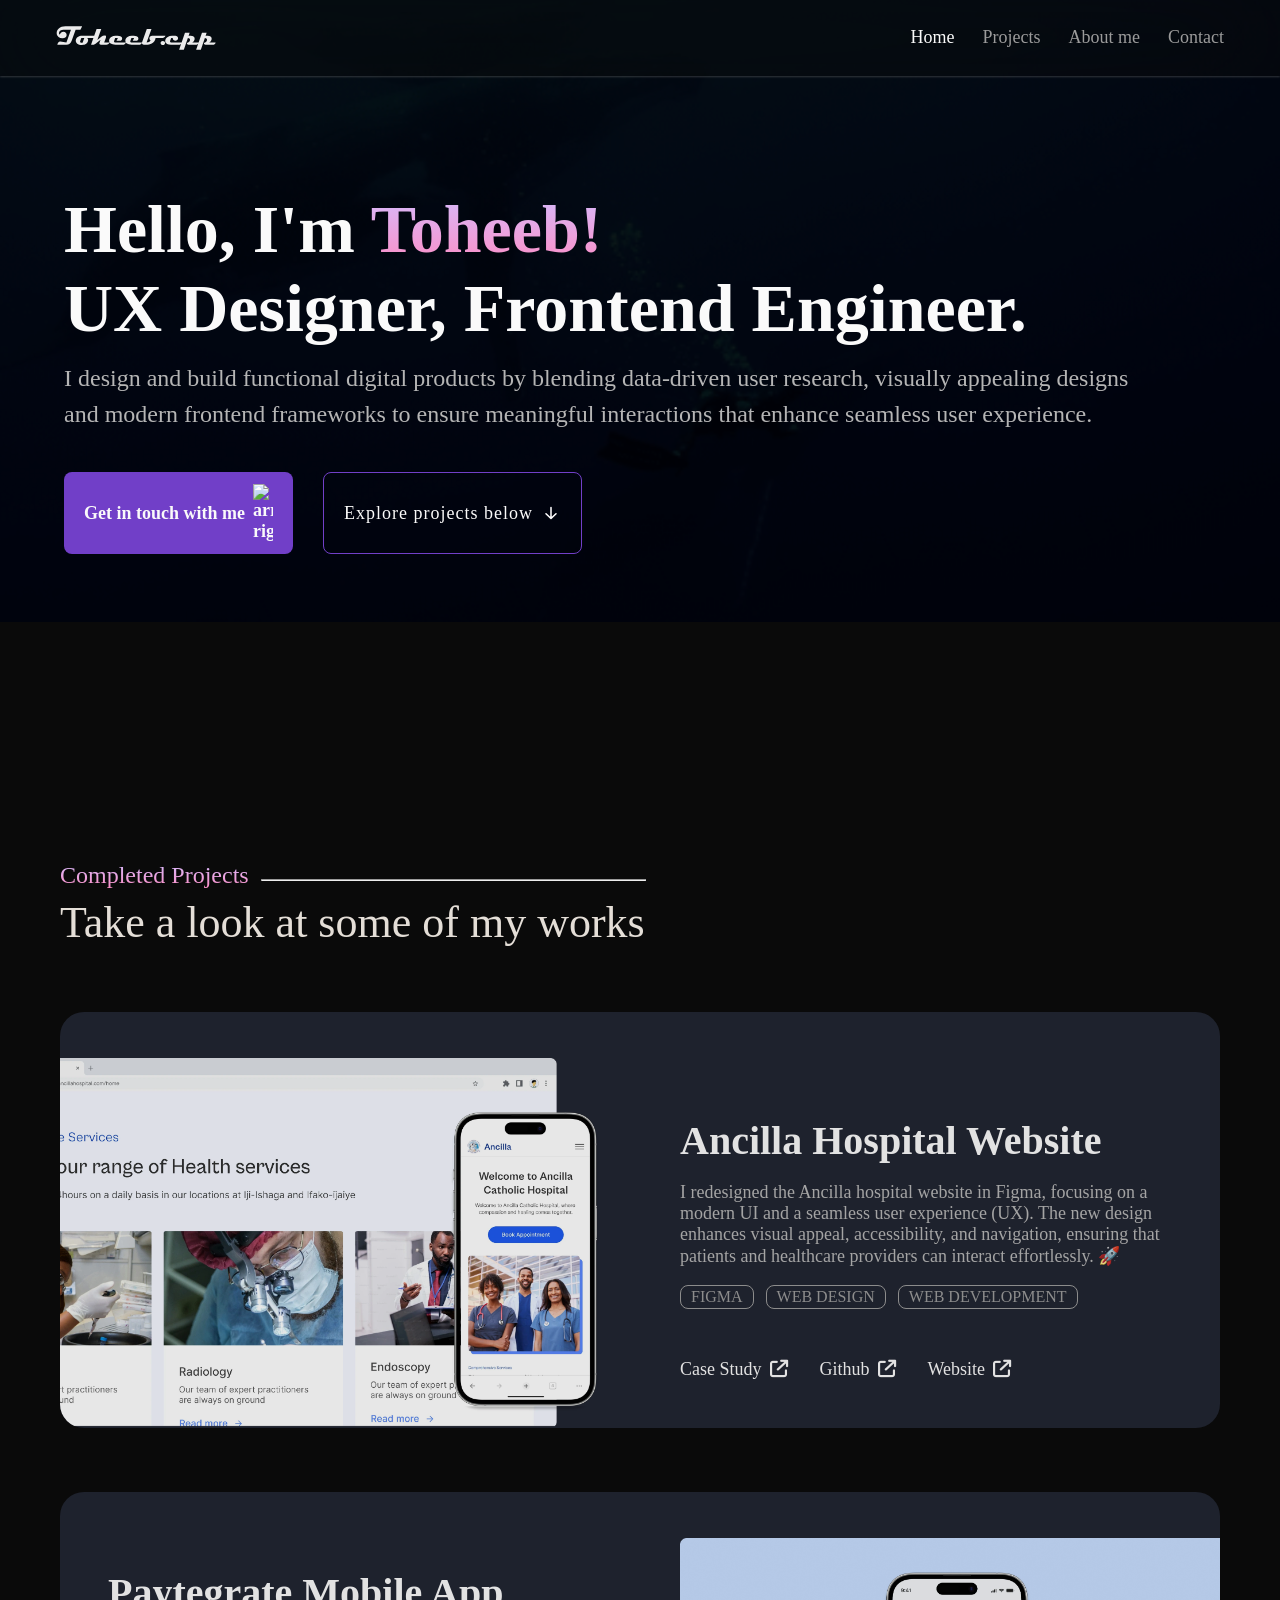
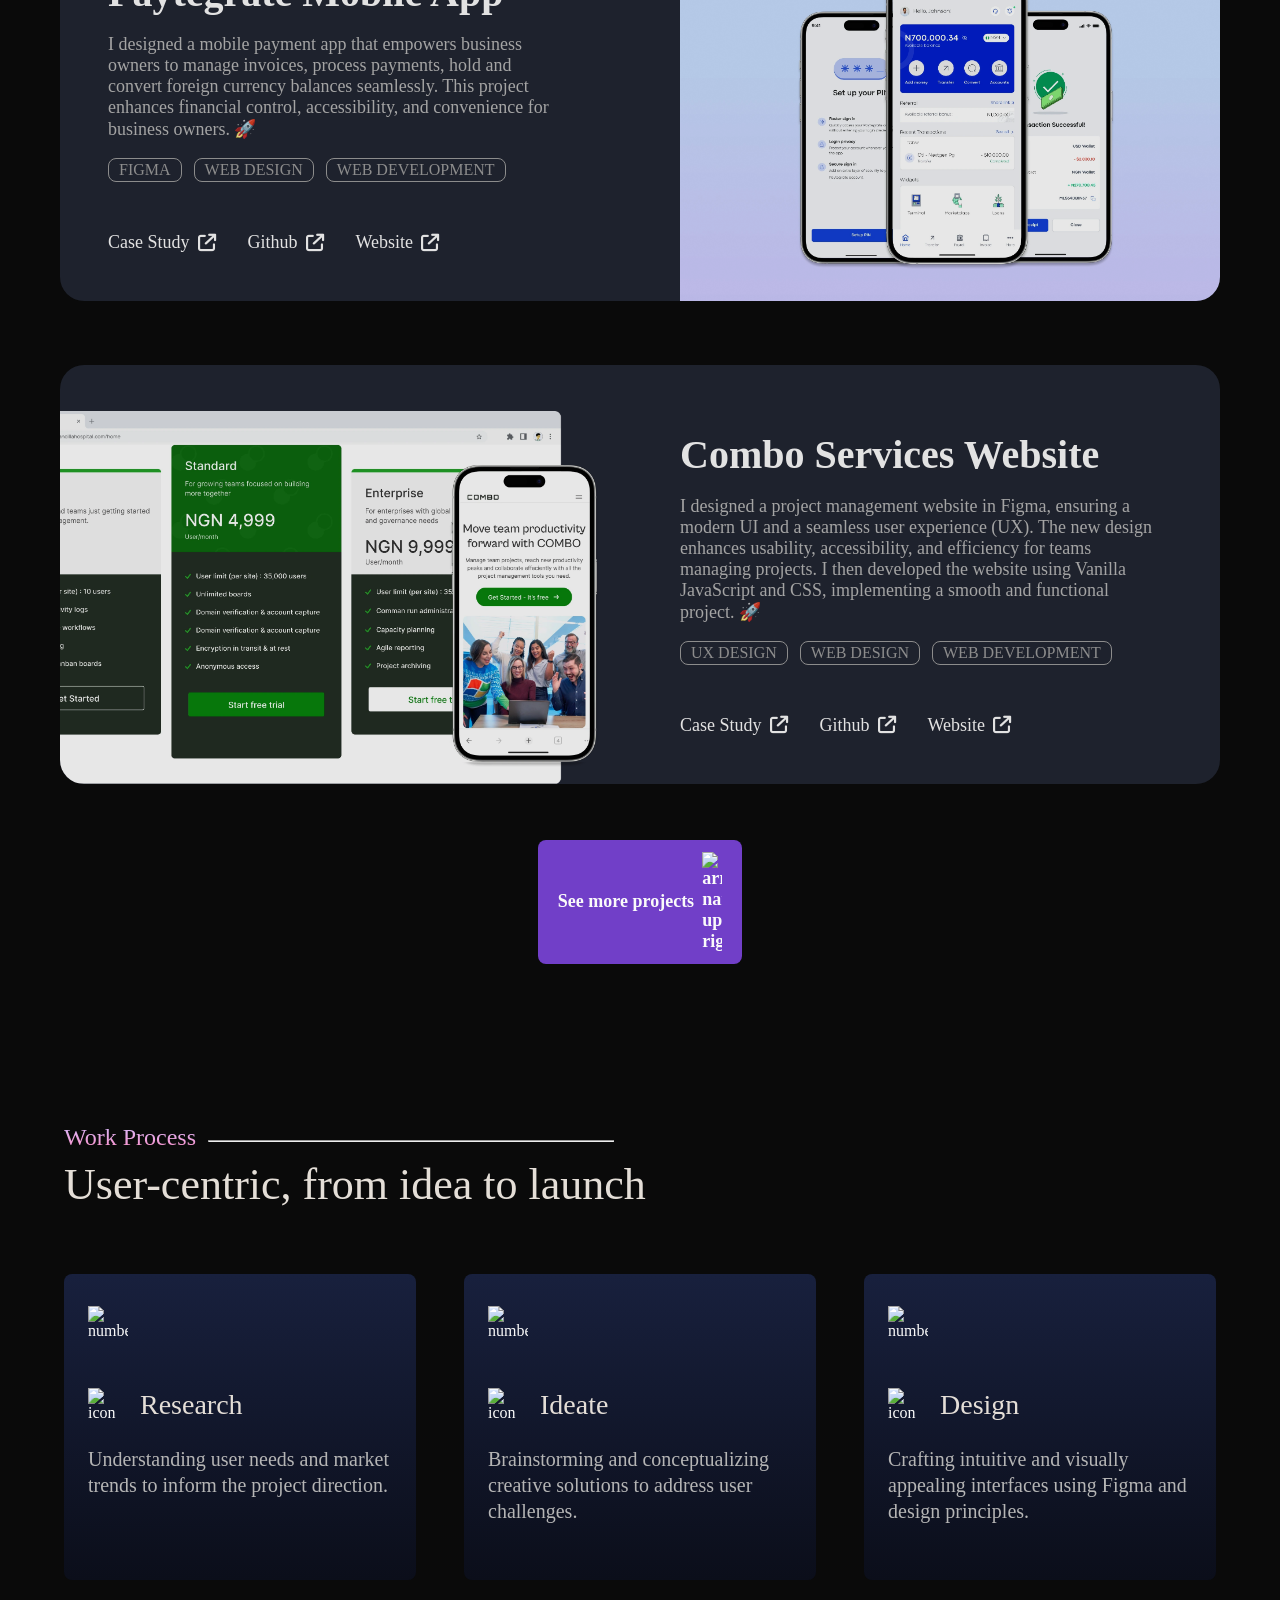
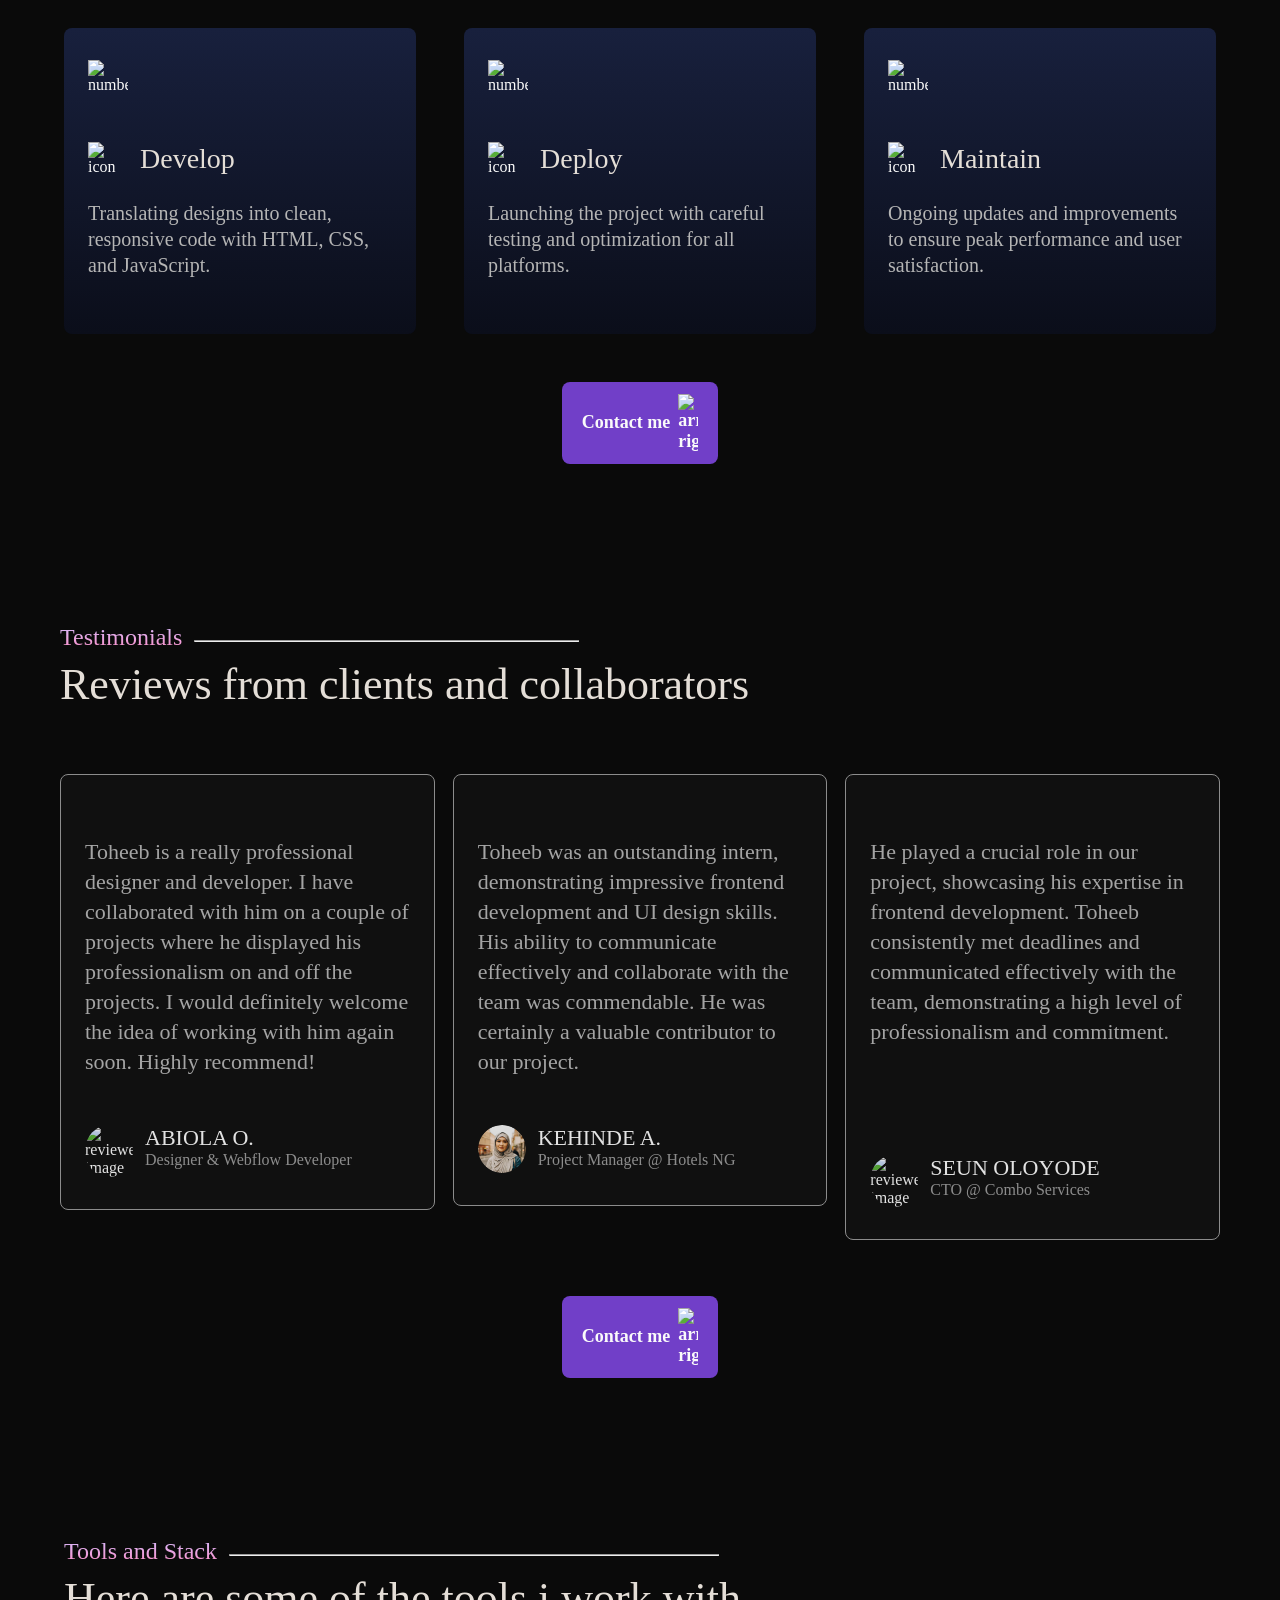
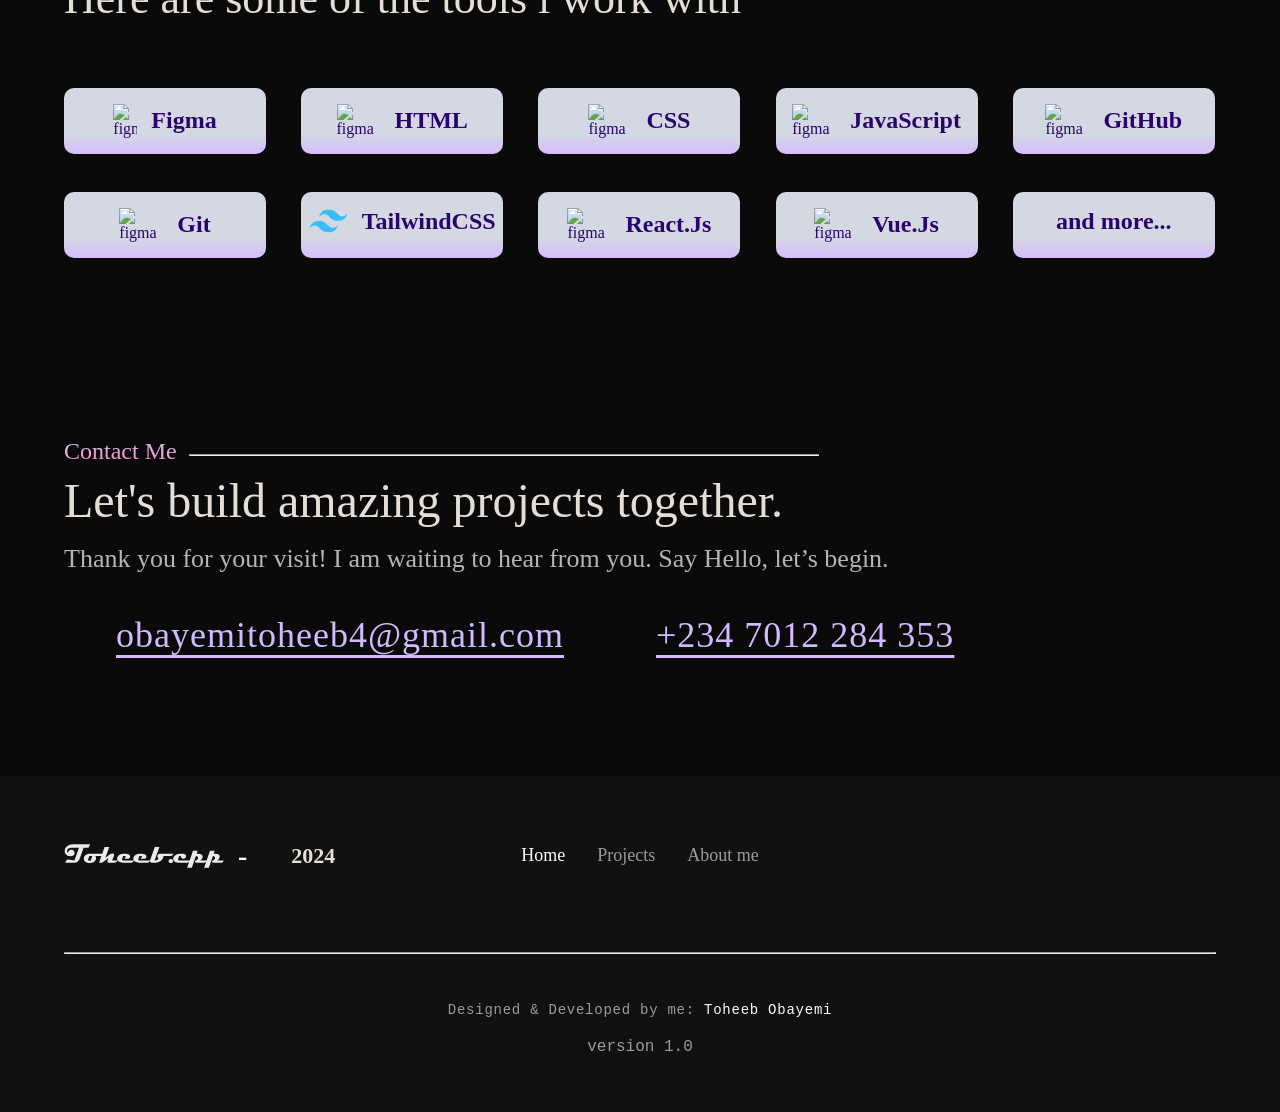
==== commit 5bc5574d: "minor changes" ====
--- a/index.html
+++ b/index.html
@@ -21,12 +21,10 @@
         <img src="./assets/images/CPP.svg" alt="Portfolio logo" />
       </div>
       <ul class="nav-links">
-        <li><a href="./index.html" class="current-page">Home</a></li>
-        <li><a href="" class="inactive-page">Projects</a></li>
-        <li><a href="./about.html" class="inactive-page">About me</a></li>
-        <li><a href="#contact-sect" class="inactive-page">
-          Contact
-        </a></li>
+        <li><a href="./index.html" class="current-page home-page">Home</a></li>
+        <li><a href="#project-sect" class="inactive-page project-page">Projects</a></li>
+        <li><a href="./about.html" class="inactive-page about-page">About me</a></li>
+        <li><a href="#contact-sect" class="inactive-page contact-page">Contact</a></li>
       </ul>
     </nav>
     <!-- Mobile Nav Bar -->
@@ -42,7 +40,7 @@
               <li><a href="./index.html" class="current-page mobile-navi-link">Home</a></li>
               <li><a href="#project-sect" class="inactive-page mobile-navi-link">Projects</a></li>
               <li><a href="./about.html" class="inactive-page mobile-navi-link">About me</a></li>
-              <li><a href="https://drive.gogle.com/file/d/1LxG3s3dhMiYZRg8lnfcAbwcM1QuboqhM/view?usp=sharing" target="_blank" class="inactive-page mobile-navi-link">My Resume</a></li>
+              <li><a href="#contact-sect" class="inactive-page mobile-navi-link">Contact</a></li>
             </ul>
           </div>
         </div>
@@ -132,7 +130,7 @@
                 <div class="project-details-top">
                   <h3>Paytegrate Mobile App</h3>
                   <p class="proj-subheading">
-                    I collaborated with my good brother Abiola, a fellow designer to design a mobile payment app that empowers business owners to manage invoices, process payments, hold and convert foreign currency balances seamlessly. This project enhances financial control, accessibility, and convenience for business owners. 🚀
+                    I designed a mobile payment app that empowers business owners to manage invoices, process payments, hold and convert foreign currency balances seamlessly. This project enhances financial control, accessibility, and convenience for business owners. 🚀
                   </p>
                 </div>
                 <div class="tags">
@@ -218,7 +216,7 @@
           </div>
           <h3>Paytegrate Mobile App</h3>
           <p class="proj-mobile-subheading">
-            I collaborated with my good brother Abiola, a fellow designer to design a mobile payment app that empowers business owners to manage invoices, process payments, hold and convert foreign currency balances seamlessly. This project enhances financial control, accessibility, and convenience for business owners. 🚀
+            I designed a mobile payment app that empowers business owners to manage invoices, process payments, hold and convert foreign currency balances seamlessly. This project enhances financial control, accessibility, and convenience for business owners. 🚀
           </p>
           <div class="project-links">
             <a href="https://teeoverflow.notion.site/UX-Case-Study-1b302cd6062d80b882e4ca33fe771452?pvs=4" target="_blank" class="tert-btn proj-btn"><img src="./assets/images/file_icon.svg" alt="" class="p-link"></a>
@@ -368,7 +366,7 @@
                 UI design skills. His ability to communicate effectively and collaborate with the team was commendable.
                 He was certainly a valuable contributor to our project.</p>
               <div class="reviewer-container">
-                <img src="./assets/images/reviewer-one.png" alt="reviewer-image" class="reviewer-image">
+                <img src="./assets/images/reveiwer_two.png" alt="reviewer-image" class="reviewer-image">
                 <p class="reviewer-details">KEHINDE A.<span class="reviewer-tag">Project Manager @ Hotels NG</span>
                 </p>
               </div>
@@ -488,11 +486,11 @@
         <div class="contact-btn animate">
           <div class="email">
             <img src="./assets/images/icons/email-icon.svg" alt="" />
-            <a href="mailto:toheebobayemi@gmail.com" target="_blank">toheebobayemi@gmail.com</a>
+            <a href="mailto:toheebobayemi@gmail.com" target="_blank">obayemitoheeb4@gmail.com</a>
           </div>
           <div class="phone">
             <img src="./assets/images/icons/phone-icon.svg" alt="" />
-            <a href="https://wa.me/message/547TCWOW47BZJ1" target="_blank">+234 7012 284 353</a>
+            <a href="tel:+234-7012-284-353" target="_blank">+234 7012 284 353</a>
           </div>
         </div>
       </div>
@@ -512,8 +510,8 @@
 
       <ul class="footer-nav-links">
         <li class="current"><a href="./index.html" class="current-page">Home</a></li>
-        <li class="inactive"><a href="#project-sect" class="inactive-page">Project</a></li>
-        <li class="inactive"><a href="./about.html" class="inactive-page">About</a></li>
+        <li class="inactive"><a href="#project-sect" class="inactive-page">Projects</a></li>
+        <li class="inactive"><a href="./about.html" class="inactive-page">About me</a></li>
       </ul>
       <div class="footer-nav-right">
         <a href="" class="footer-github-icon"><img src="./assets/images/icons/fe_github.svg" alt=""></a>
@@ -530,5 +528,4 @@
 
   <script src="./script.js"></script>
 </body>
-
 </html>
--- a/responsive.css
+++ b/responsive.css
@@ -64,6 +64,22 @@
         content: "";
         margin-top: 9px;
         transition: 0.3s ease;
+    }
+
+    /* Mobile Menu Toggle */
+
+    .rotate.mb-btn-trigger .mobile-nav-btn::before {
+        margin-top: 0px;
+        transform: rotate(-45deg);
+    }
+
+    .rotate.mb-btn-trigger .mobile-nav-btn {
+        background-color: transparent;
+    }
+
+    .rotate.mb-btn-trigger .mobile-nav-btn::after {
+        margin-top: 0px;
+        transform: rotate(45deg);
     }
 
     /* Nav links content */
@@ -706,24 +722,6 @@
 
     /* End of Project section Scroll Animation */
 
-
-
-    /* Mobile Menu Toggle */
-
-    .rotate.mb-btn-trigger .mobile-nav-btn::before {
-        margin-top: 0px;
-        transform: rotate(-45deg);
-    }
-
-    .rotate.mb-btn-trigger .mobile-nav-btn {
-        background-color: #0a0a0a;
-    }
-
-    .rotate.mb-btn-trigger .mobile-nav-btn::after {
-        margin-top: 0px;
-        transform: rotate(45deg);
-    }
-
     /* End of Media Query */
 }
 
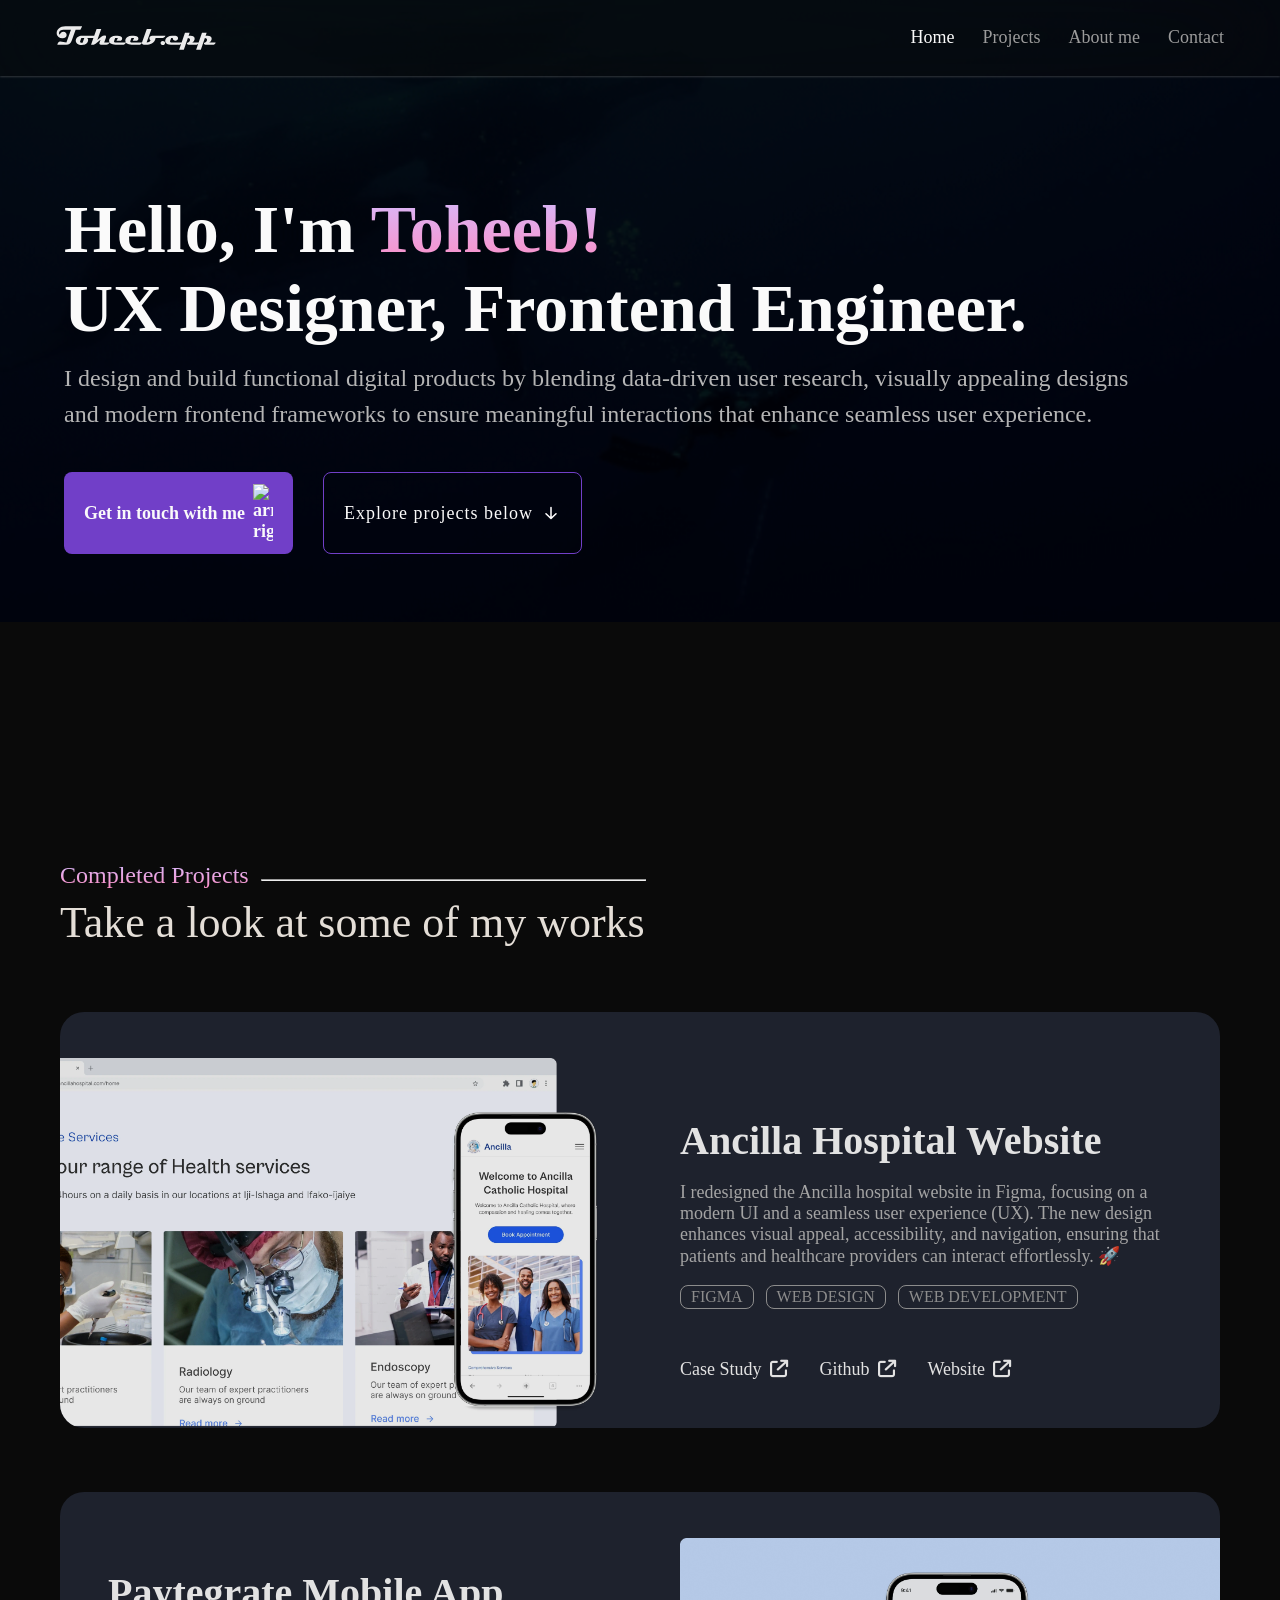
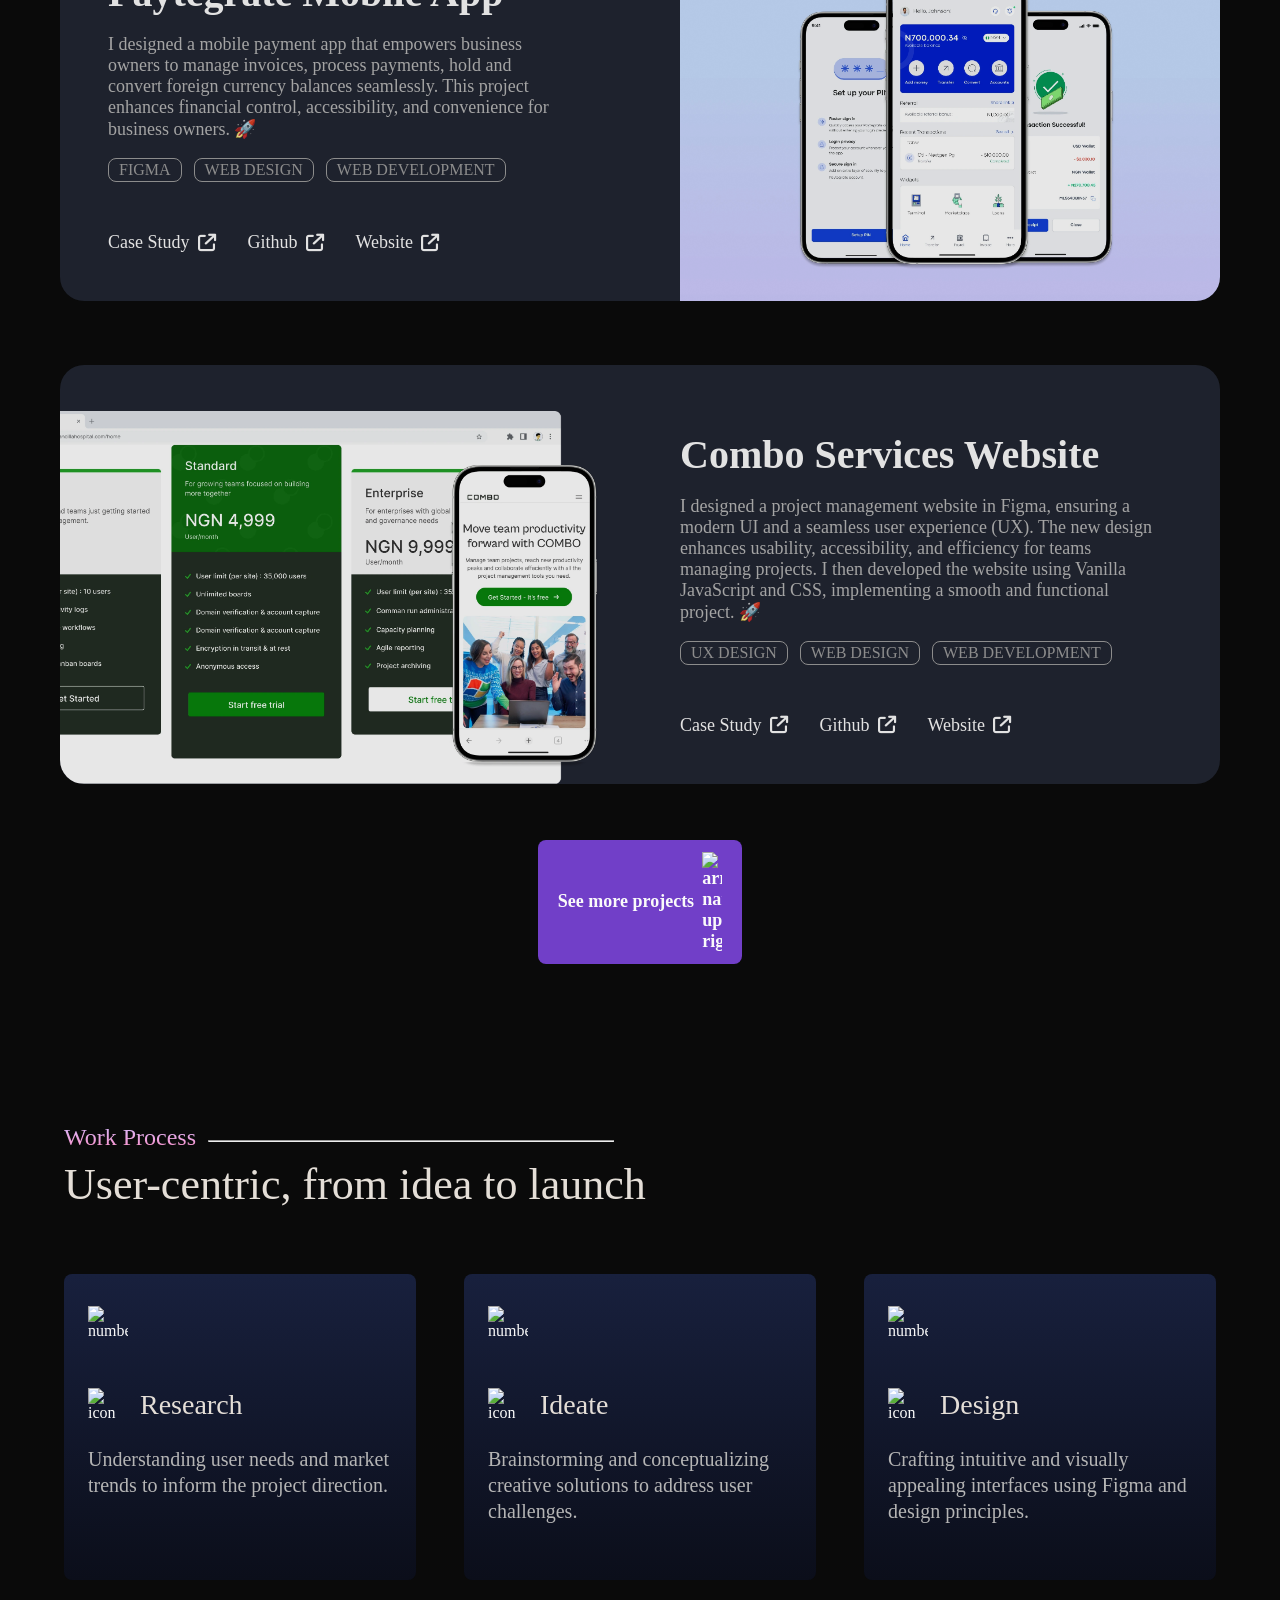
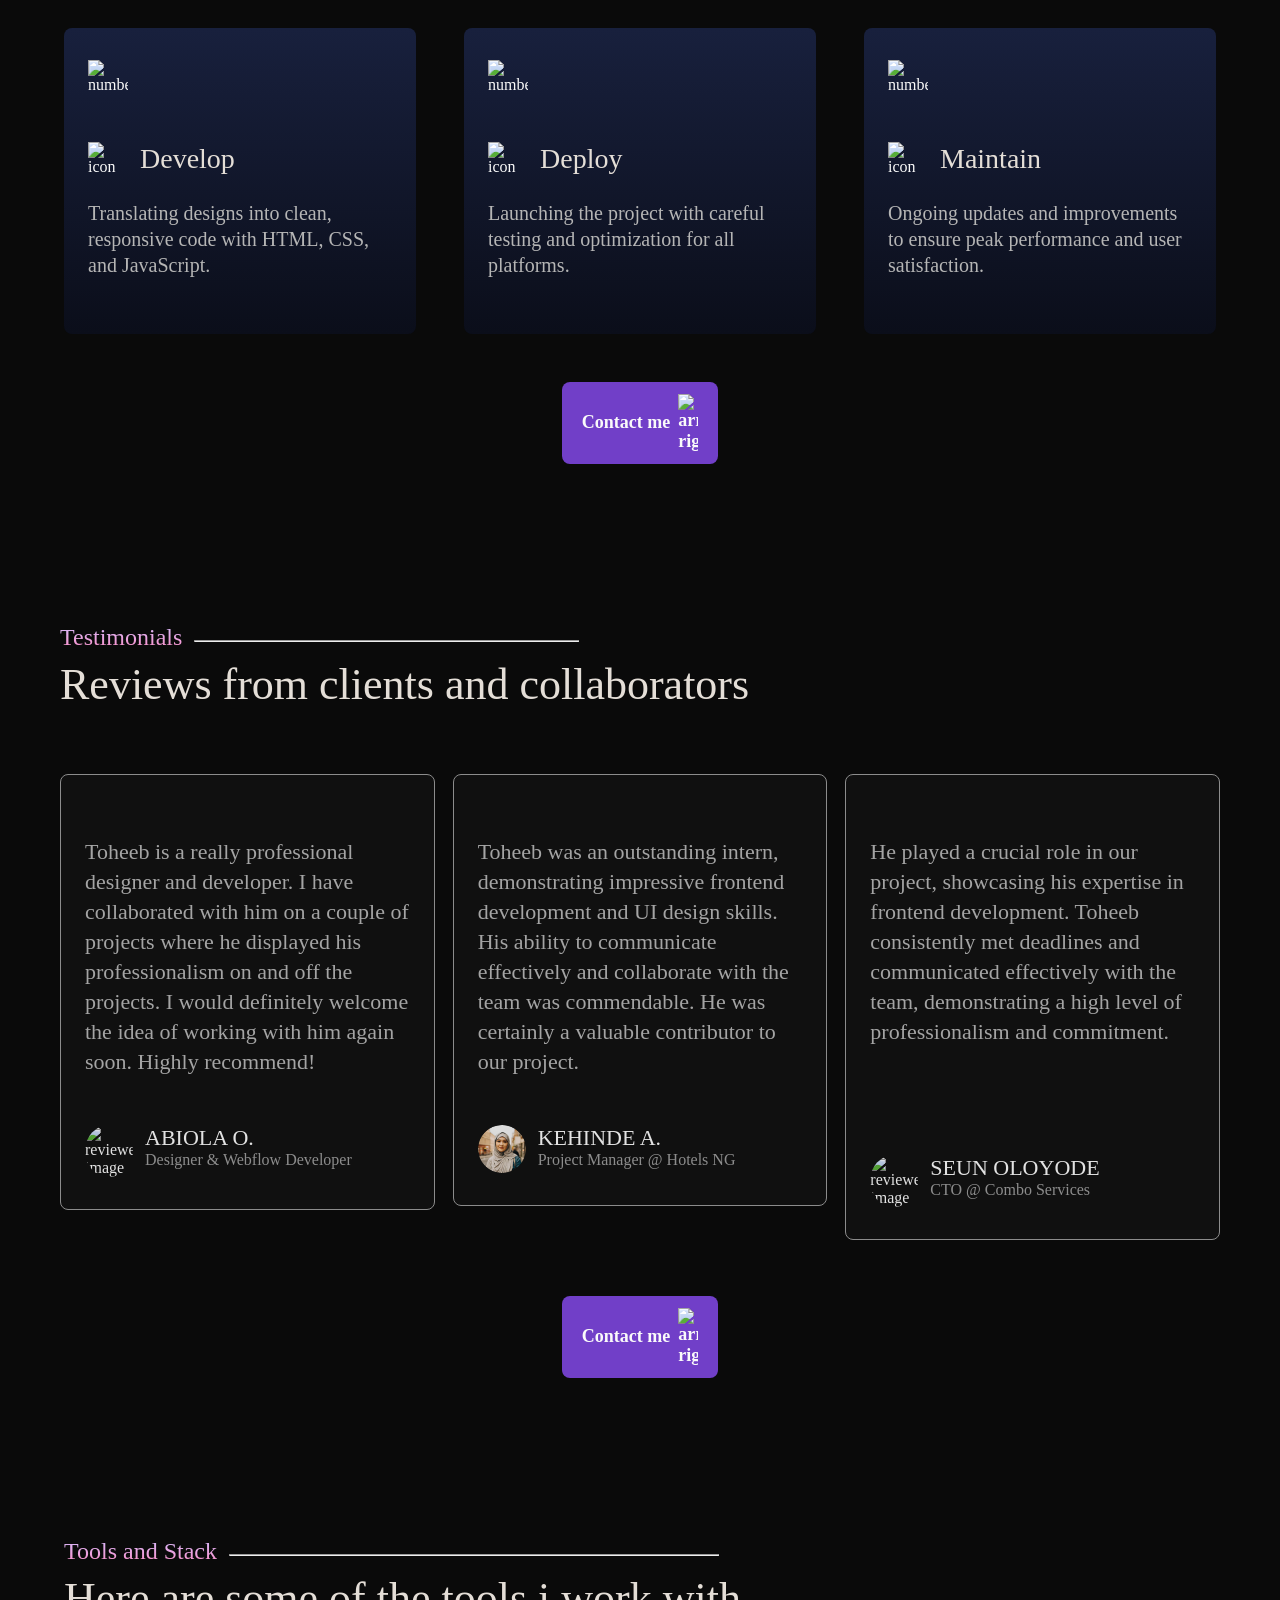
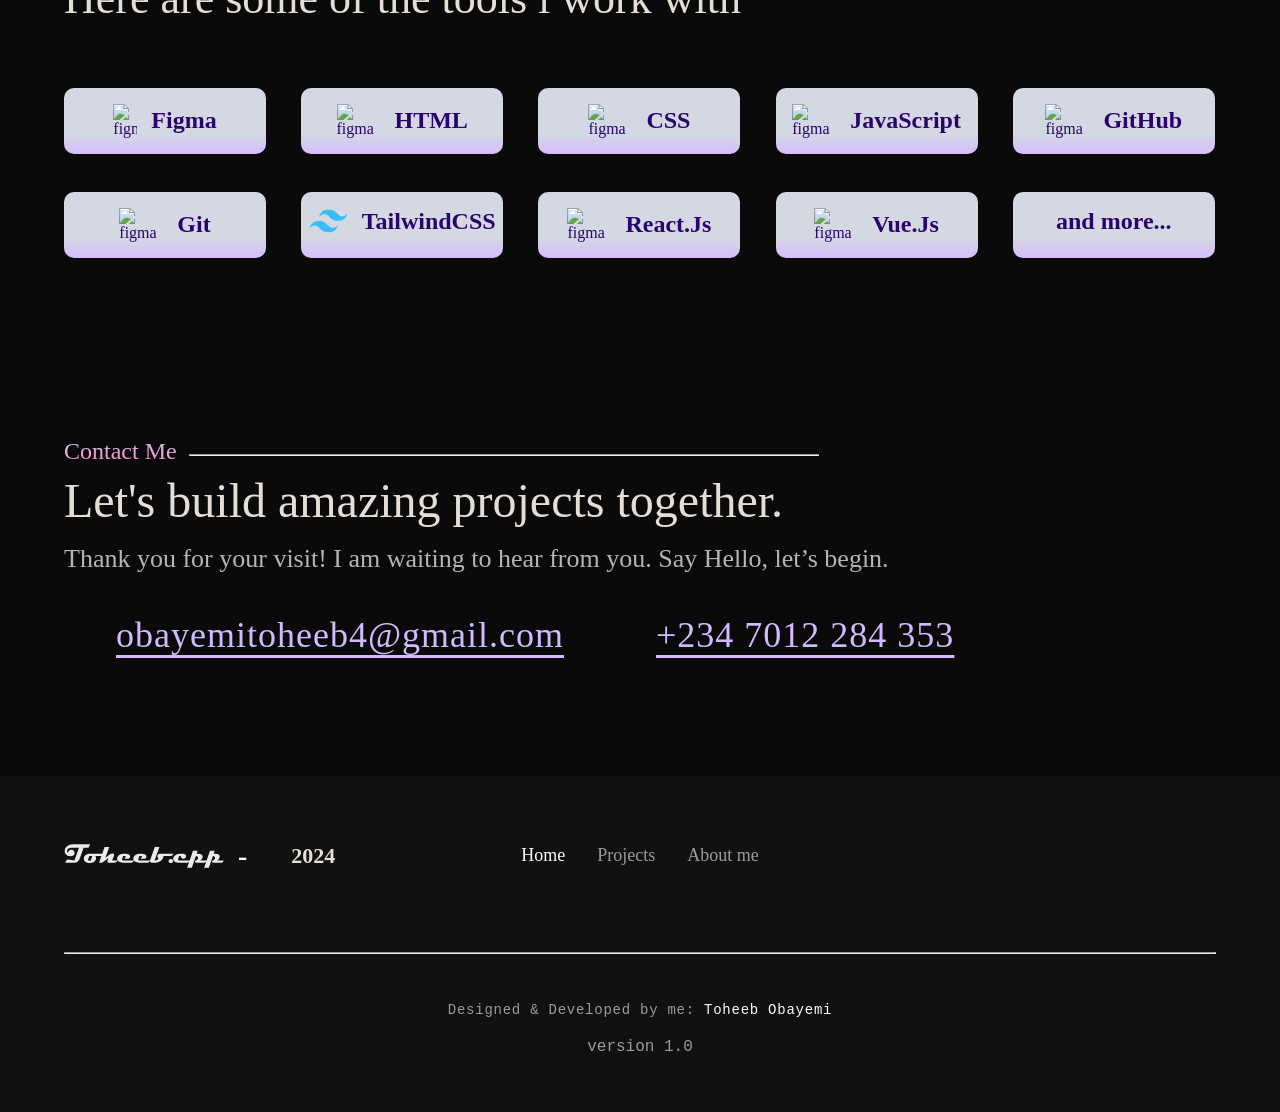
==== commit 79f9553c: "minor change" ====
--- a/index.html
+++ b/index.html
@@ -38,7 +38,7 @@
           <div class="f-screen-menu">
             <ul class="mobile-links">
               <li><a href="./index.html" class="current-page mobile-navi-link">Home</a></li>
-              <li><a href="#project-sect" class="inactive-page mobile-navi-link">Projects</a></li>
+              <li><a href="#project-mobile-sect" class="inactive-page mobile-navi-link">Projects</a></li>
               <li><a href="./about.html" class="inactive-page mobile-navi-link">About me</a></li>
               <li><a href="#contact-sect" class="inactive-page mobile-navi-link">Contact</a></li>
             </ul>
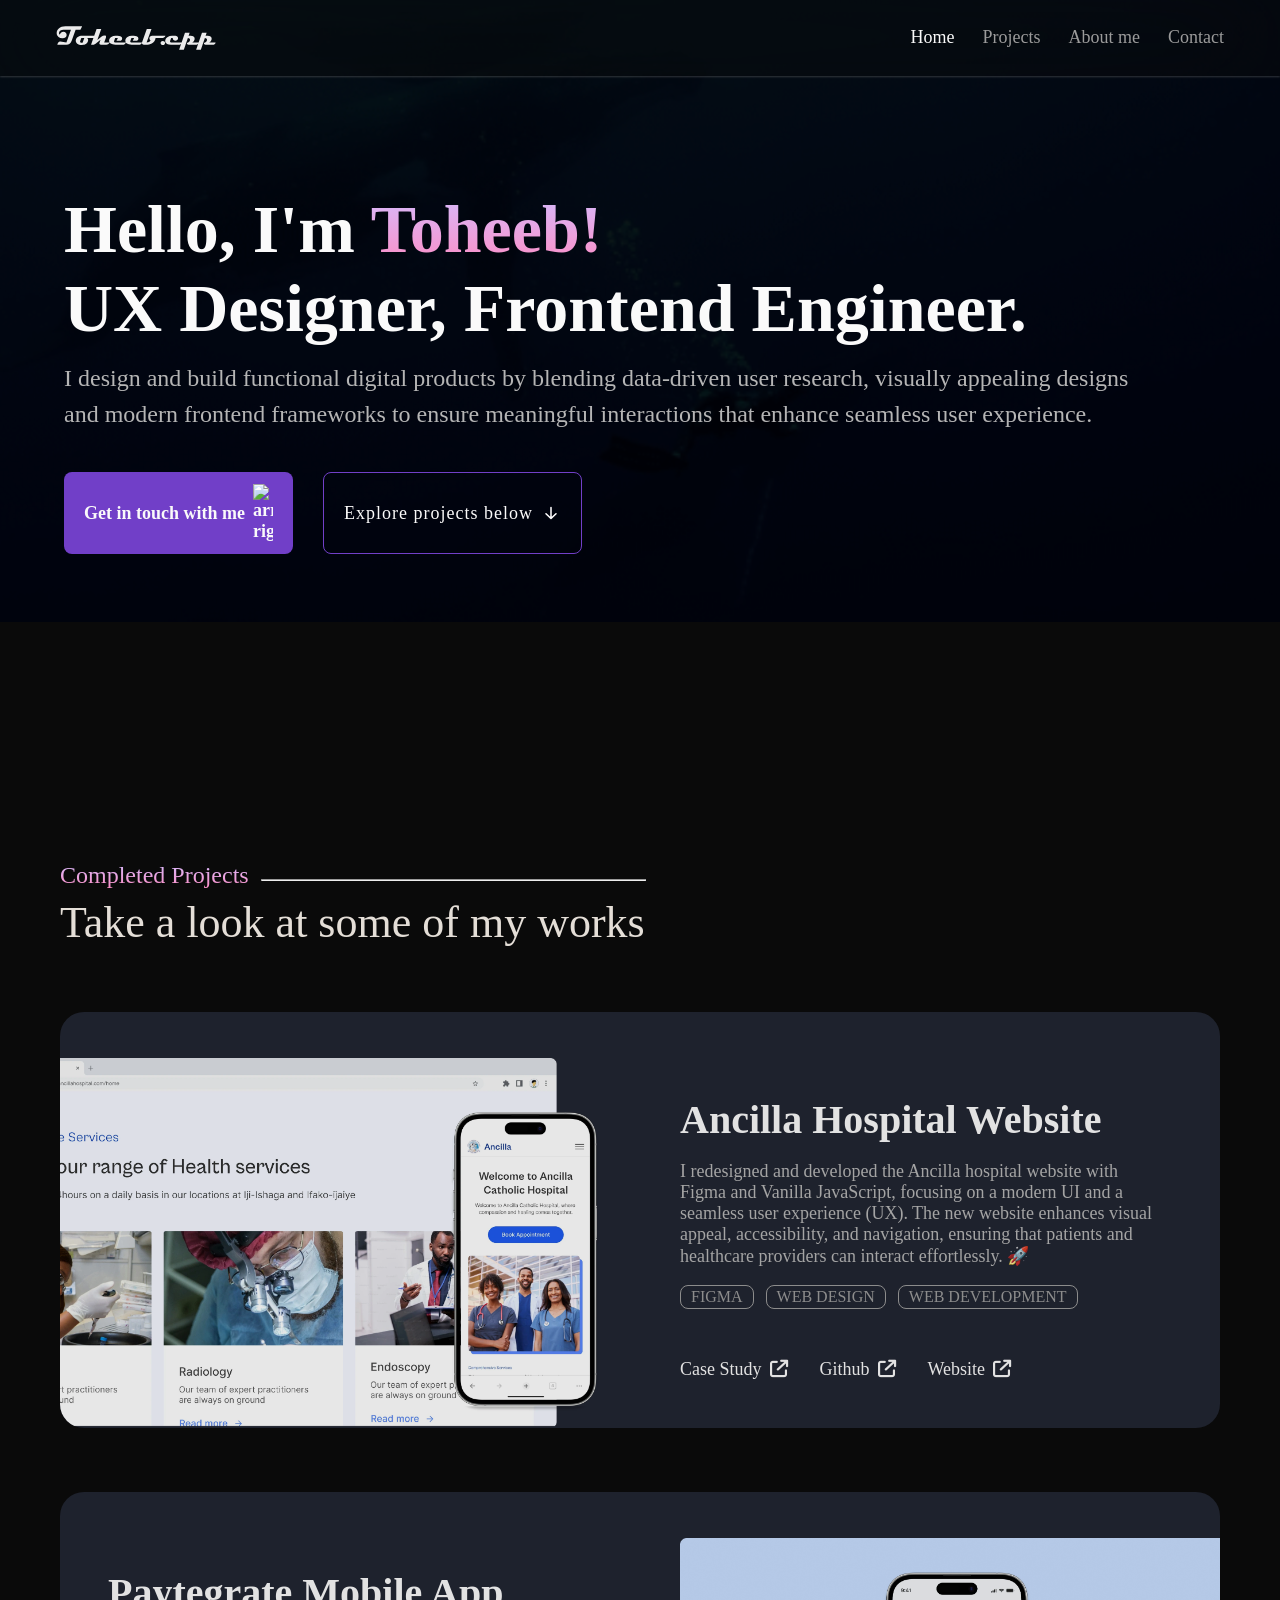
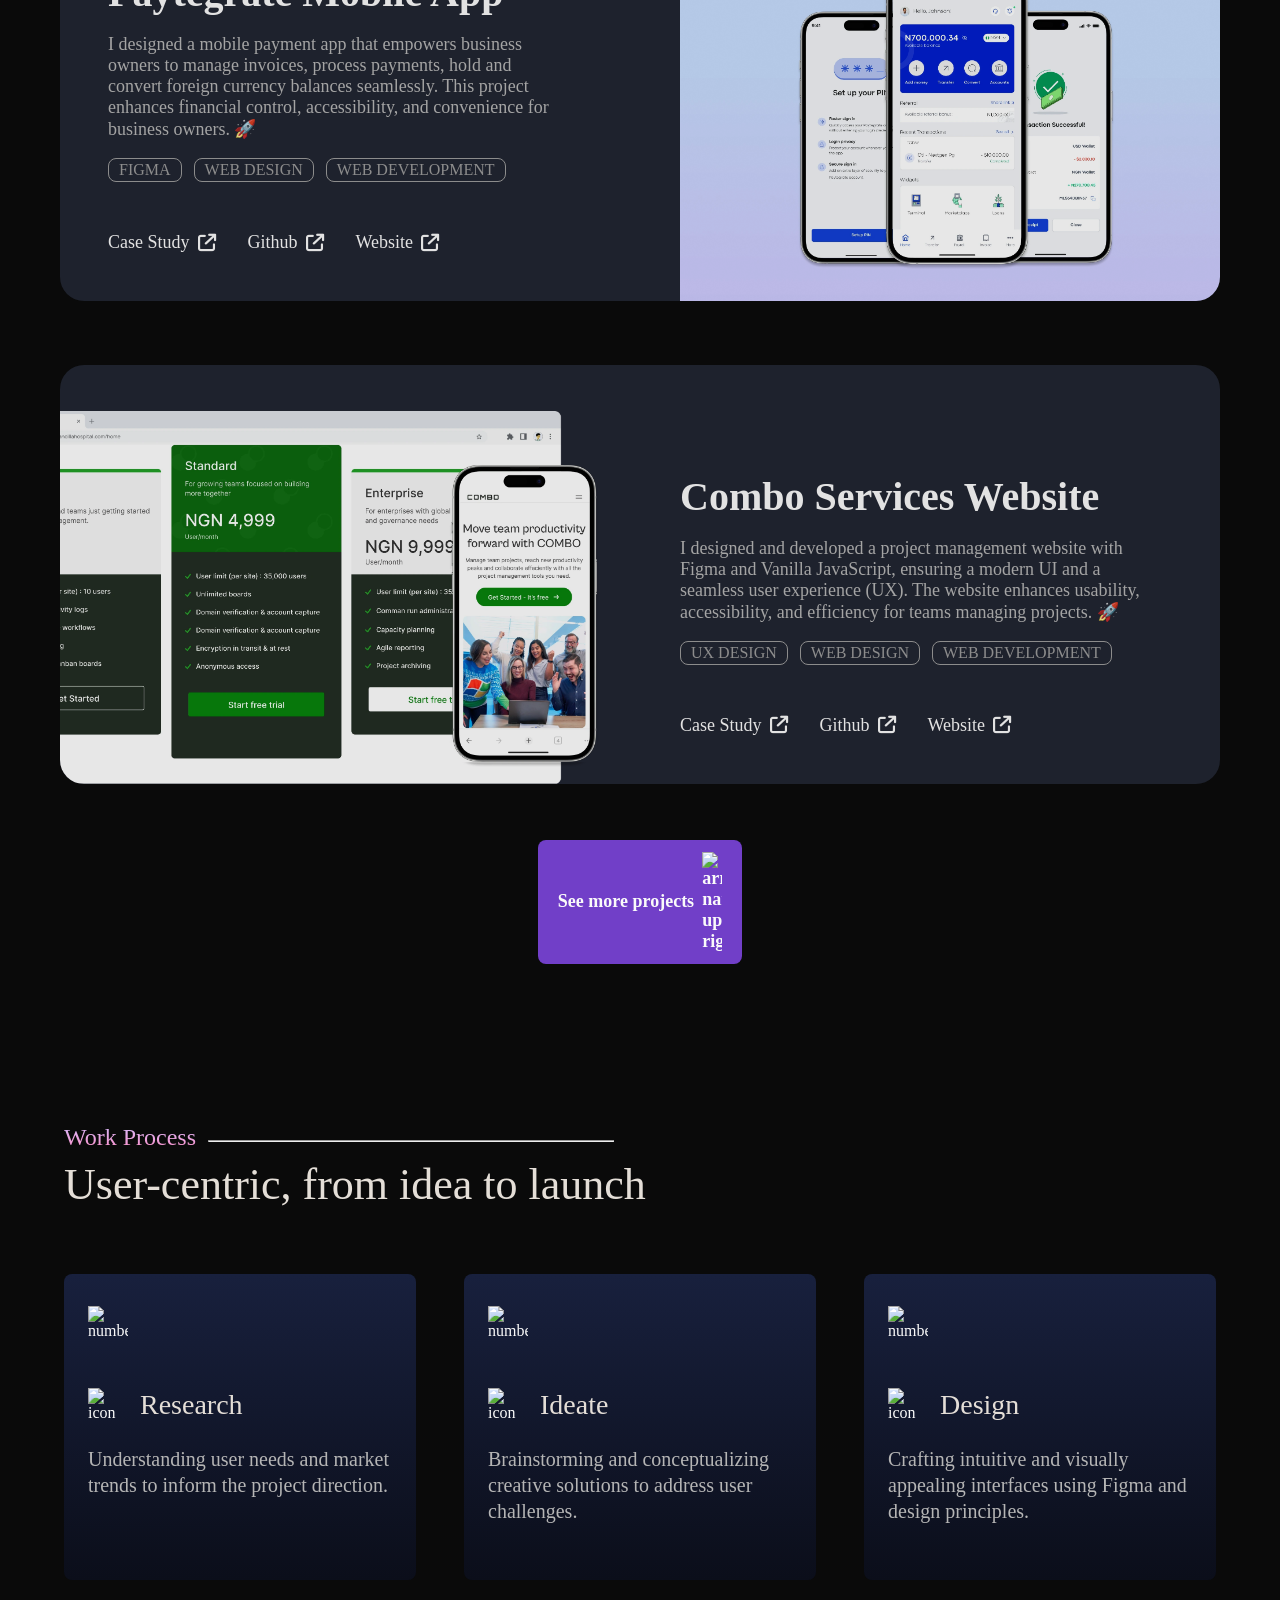
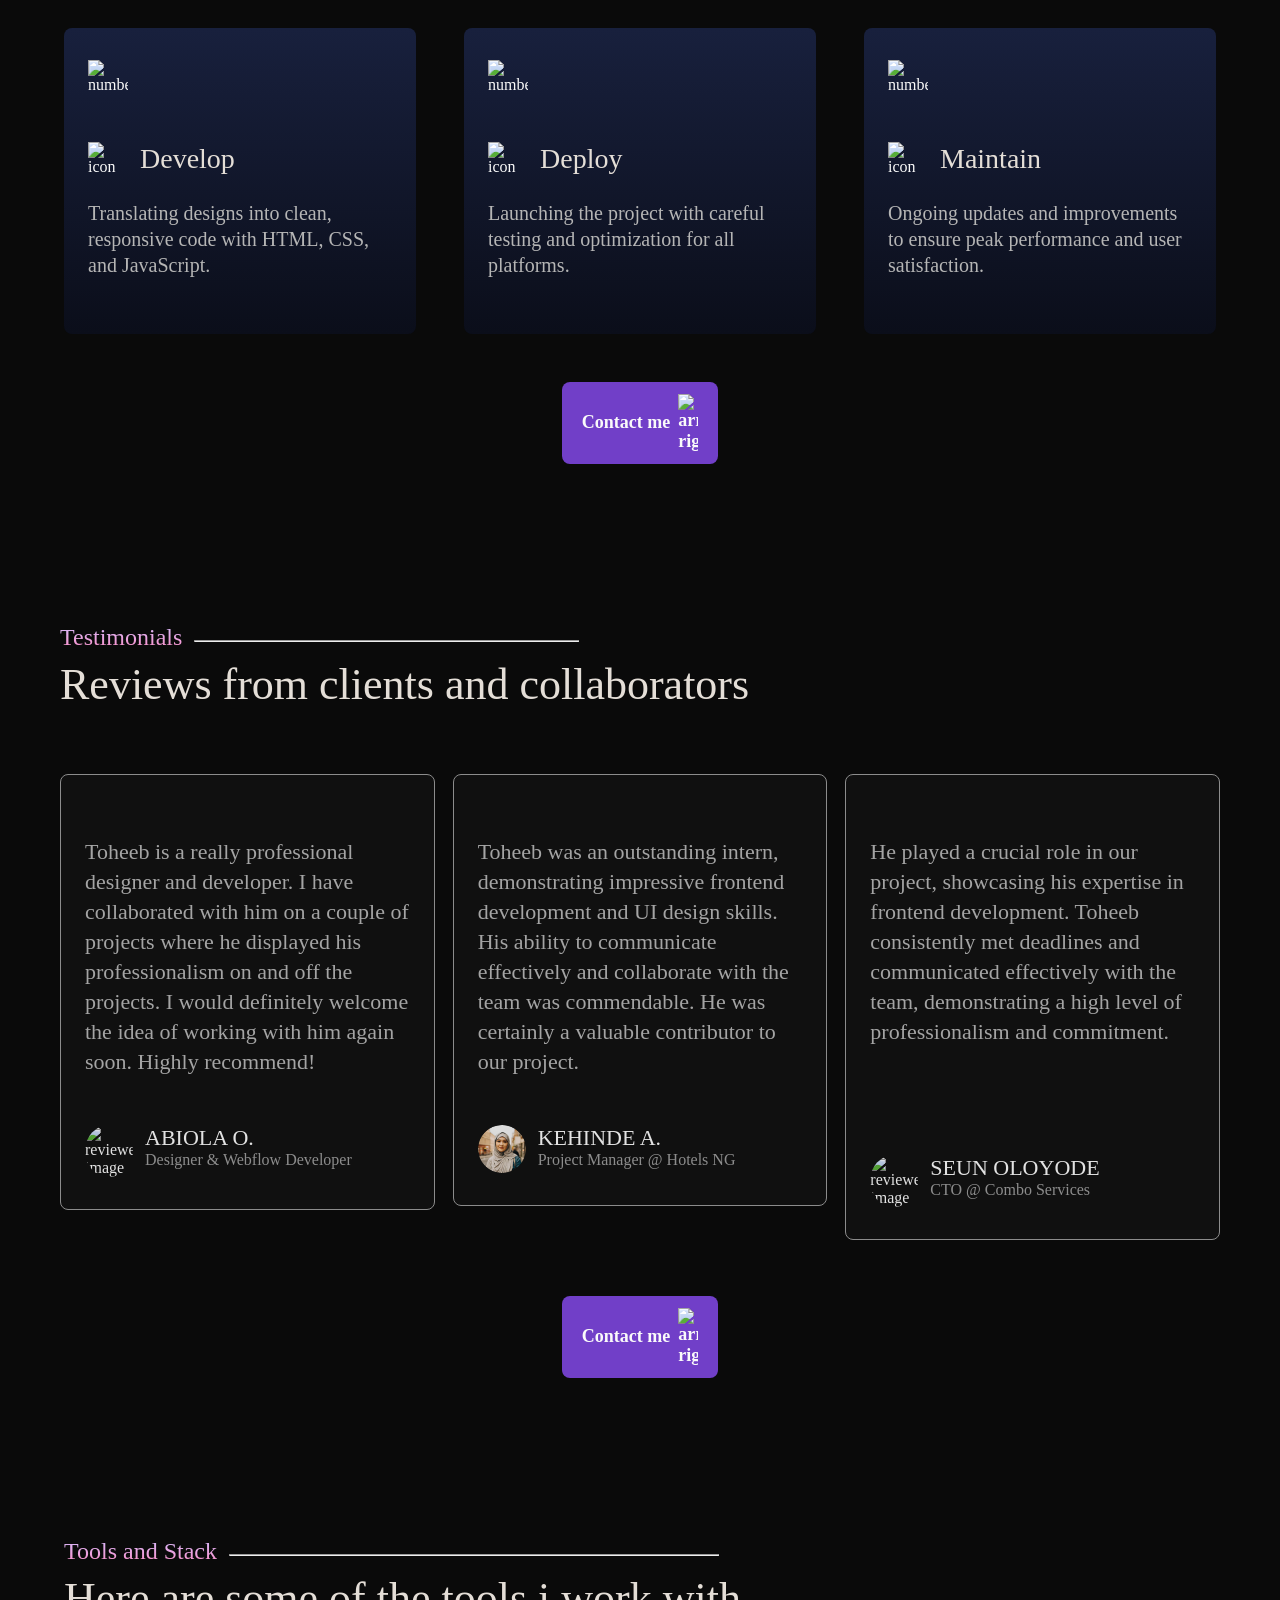
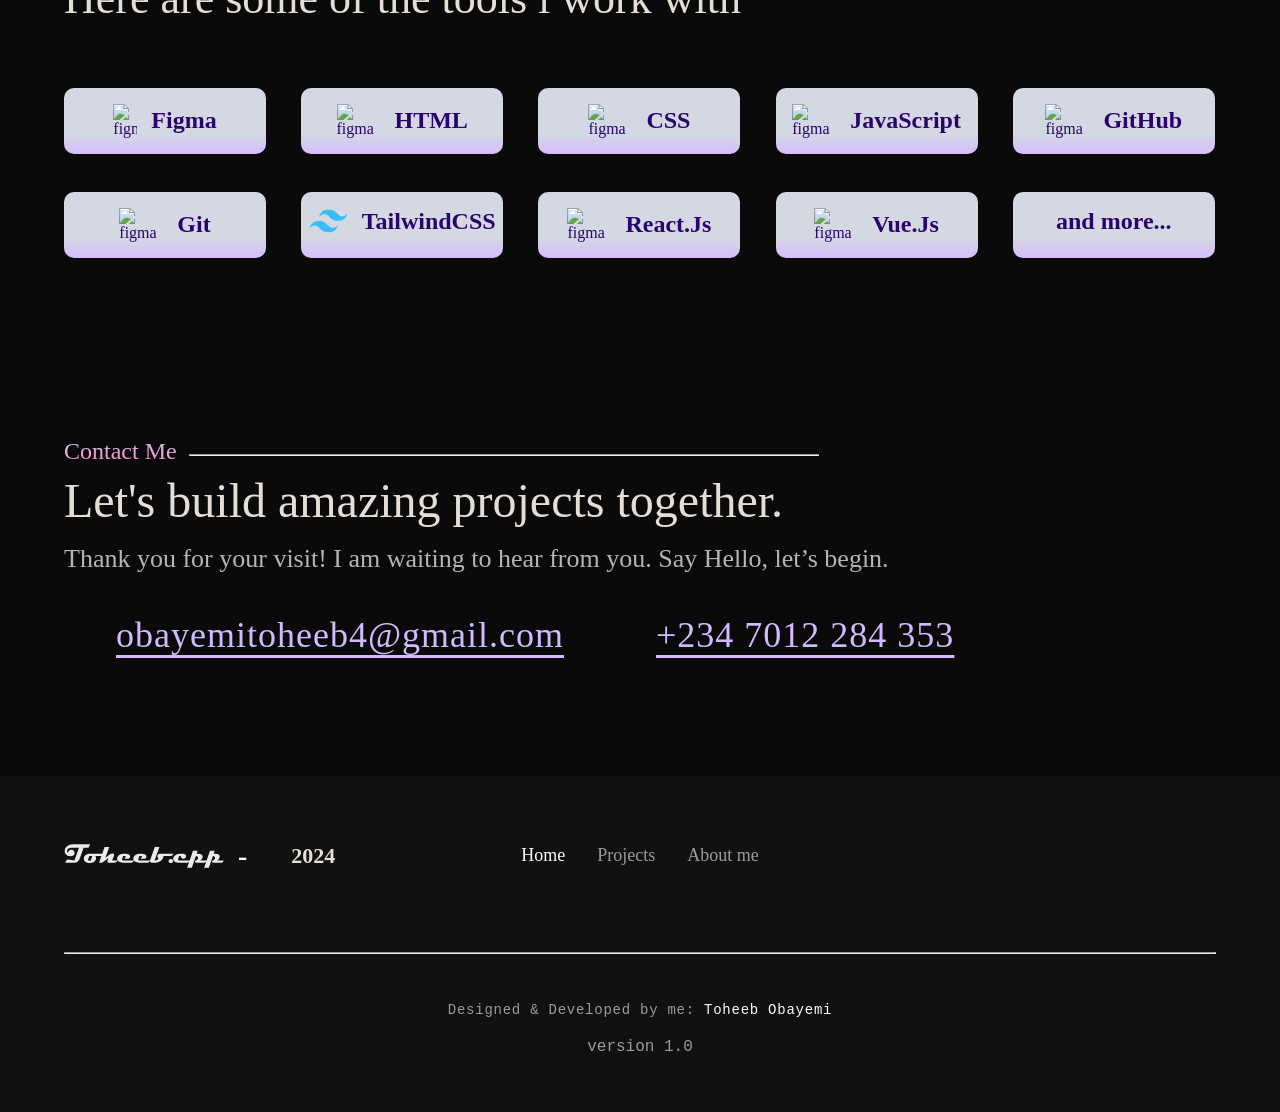
==== commit bd923c70: "minor changes" ====
--- a/index.html
+++ b/index.html
@@ -105,8 +105,7 @@
                 <div class="project-details-top">
                   <h3>Ancilla Hospital Website</h3>
                   <p class="proj-subheading">
-                    I redesigned the Ancilla hospital website in Figma, focusing on a modern UI and a seamless user experience (UX). The new design enhances visual appeal, accessibility, and navigation, ensuring that patients and healthcare providers can interact effortlessly. 🚀
-                  </p>
+            I redesigned and developed the Ancilla hospital website with Figma and Vanilla JavaScript, focusing on a modern UI and a seamless user experience (UX). The new website enhances visual appeal, accessibility, and navigation, ensuring that patients and healthcare providers can interact effortlessly. 🚀                  </p>
                 </div>
                 <div class="tags">
                   <p>FIGMA</p>
@@ -155,7 +154,7 @@
                 <div class="project-details-top">
                   <h3>Combo Services Website</h3>
                   <p class="proj-subheading">
-                    I designed a project management website in Figma, ensuring a modern UI and a seamless user experience (UX). The new design enhances usability, accessibility, and efficiency for teams managing projects. I then developed the website using Vanilla JavaScript and CSS, implementing a smooth and functional project. 🚀
+                    I designed and developed a project management website with Figma and Vanilla JavaScript, ensuring a modern UI and a seamless user experience (UX). The website enhances usability, accessibility, and efficiency for teams managing projects. 🚀
                   </p>
                 </div>
                 <div class="tags">
@@ -198,7 +197,7 @@
           </div>
           <h3>Ancilla Hospital Website</h3>
           <p class="proj-mobile-subheading">
-            I redesigned the Ancilla hospital website in Figma, focusing on a modern UI and a seamless user experience (UX). The new design enhances visual appeal, accessibility, and navigation, ensuring that patients and healthcare providers can interact effortlessly. 🚀
+            I redesigned and developed the Ancilla hospital website with Figma and Vanilla JavaScript, focusing on a modern UI and a seamless user experience (UX). The new website enhances visual appeal, accessibility, and navigation, ensuring that patients and healthcare providers can interact effortlessly. 🚀
           </p>
           <div class="project-links">
           <a href="https://teeoverflow.notion.site/UX-Case-Study-1b302cd6062d80b882e4ca33fe771452?pvs=4" target="_blank" class="tert-btn proj-btn"><img src="./assets/images/file_icon.svg" alt="" class="p-link"></a>
@@ -234,7 +233,7 @@
           </div>
           <h3>Combo Services Website</h3>
           <p class="proj-mobile-subheading">
-            I designed a project management website in Figma, ensuring a modern UI and a seamless user experience (UX). The new design enhances usability, accessibility, and efficiency for teams managing projects. I then developed the website using Vanilla JavaScript and CSS, implementing a smooth and functional project. 🚀
+            I designed and developed a project management website with Figma and Vanilla JavaScript, ensuring a modern UI and a seamless user experience (UX). The website enhances usability, accessibility, and efficiency for teams managing projects. I then developed the website using Vanilla JavaScript and CSS, implementing a smooth and functional project. 🚀
           </p>
           <div class="project-links">
             <a href="https://teeoverflow.notion.site/UX-Case-Study-1b302cd6062d80b882e4ca33fe771452?pvs=4" target="_blank" class="tert-btn proj-btn"><img src="./assets/images/file_icon.svg" alt="" class="p-link"></a>
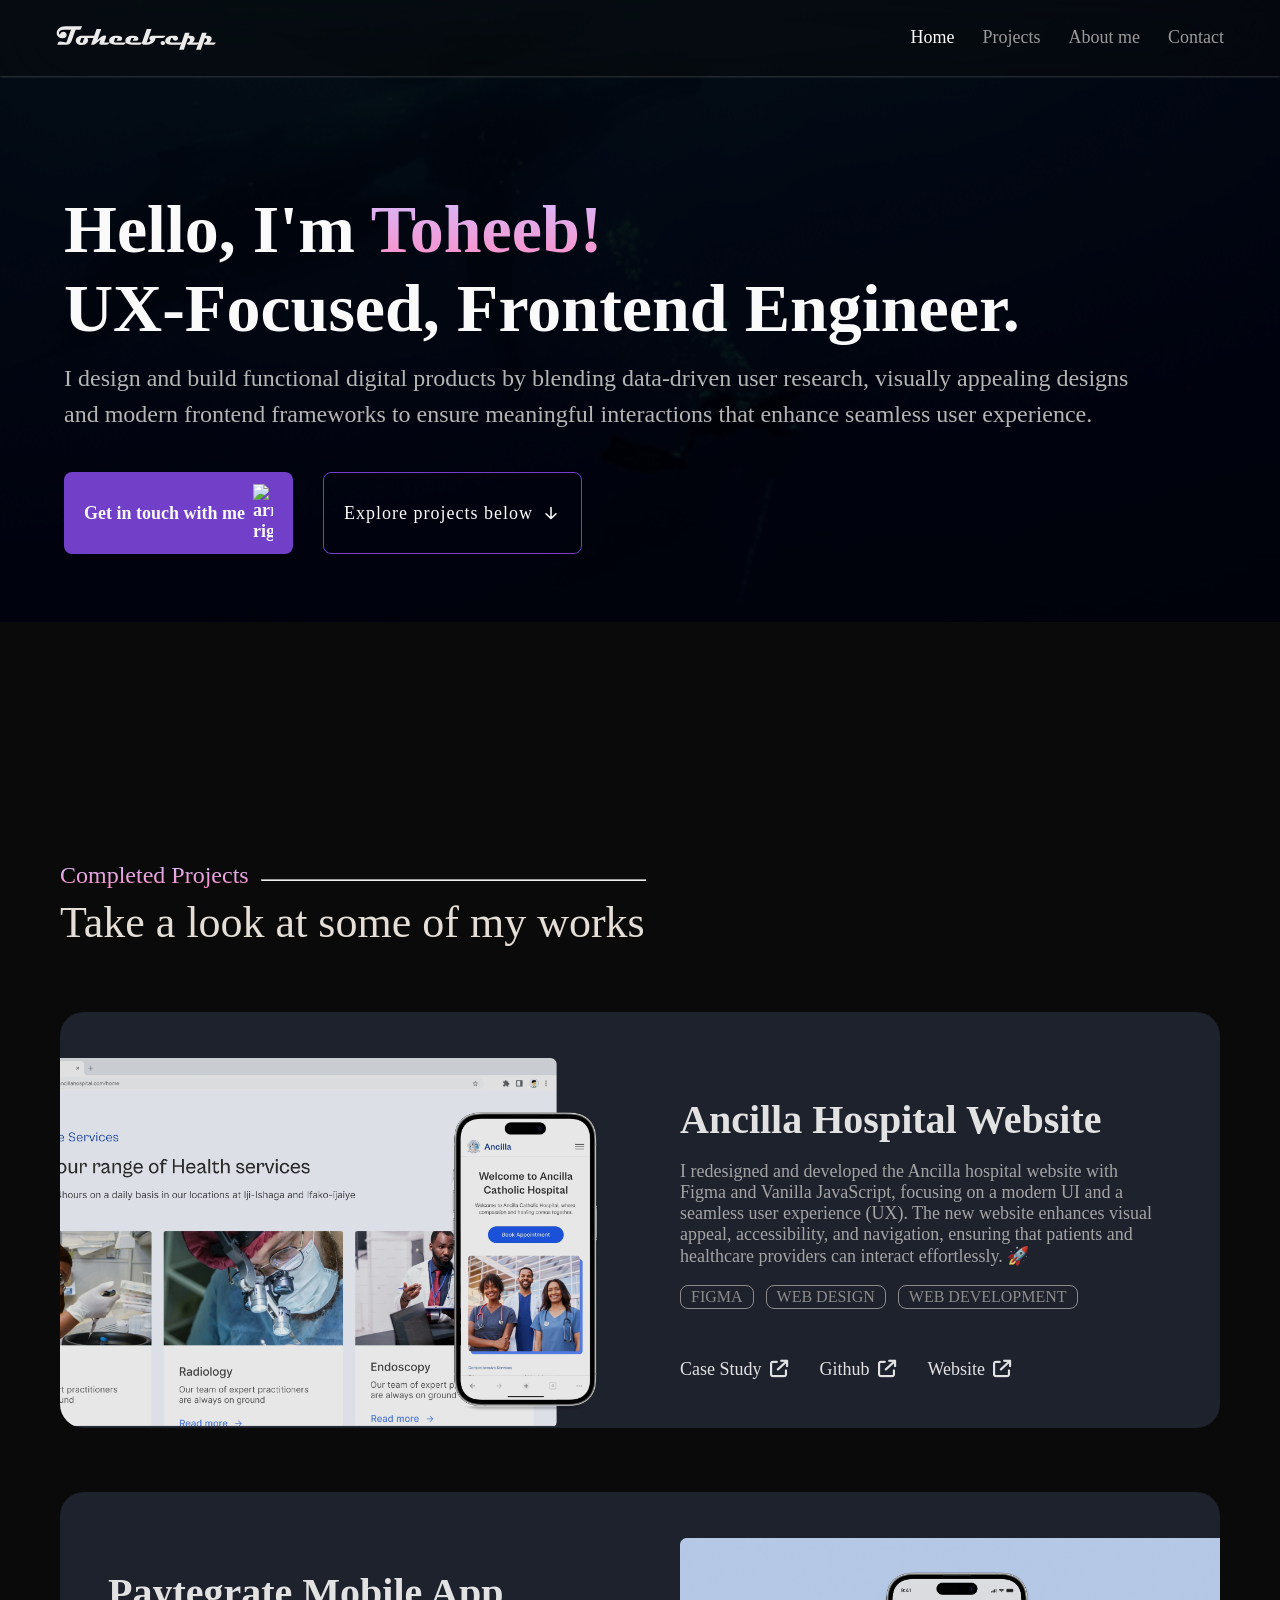
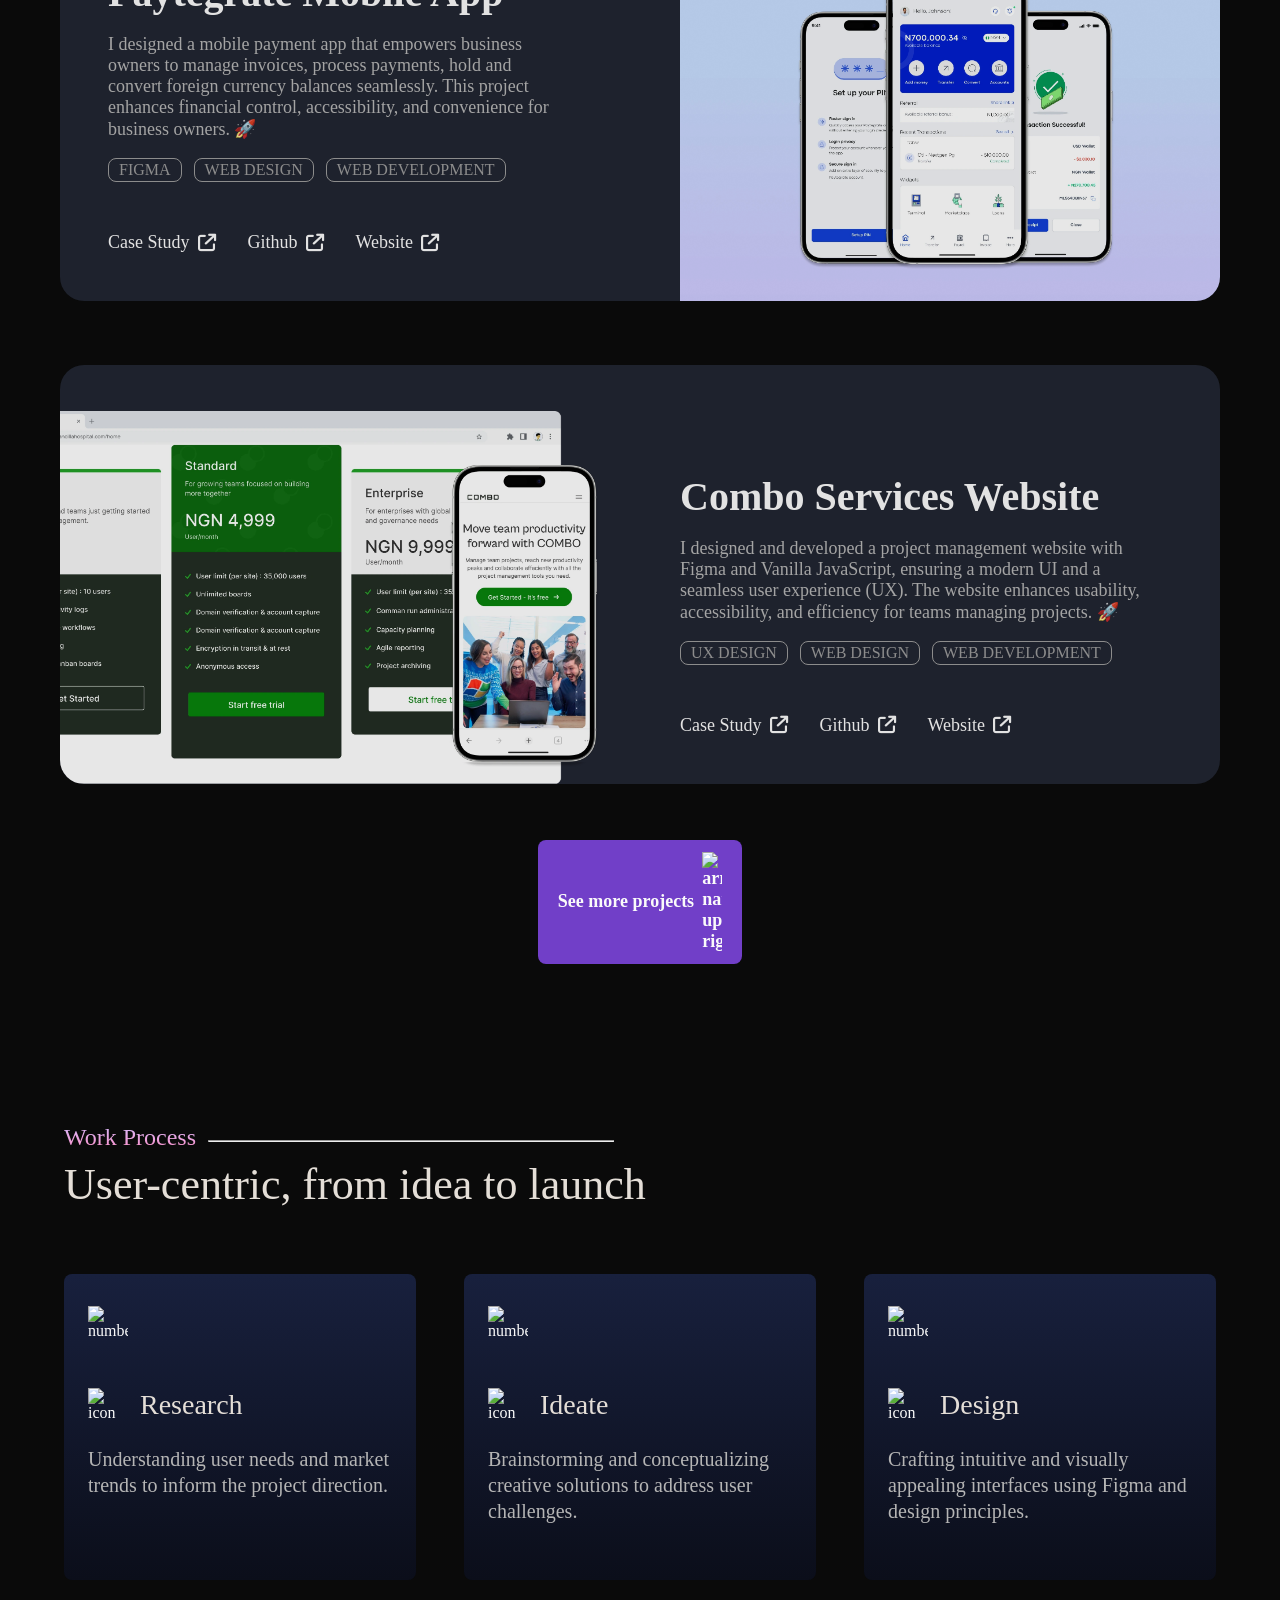
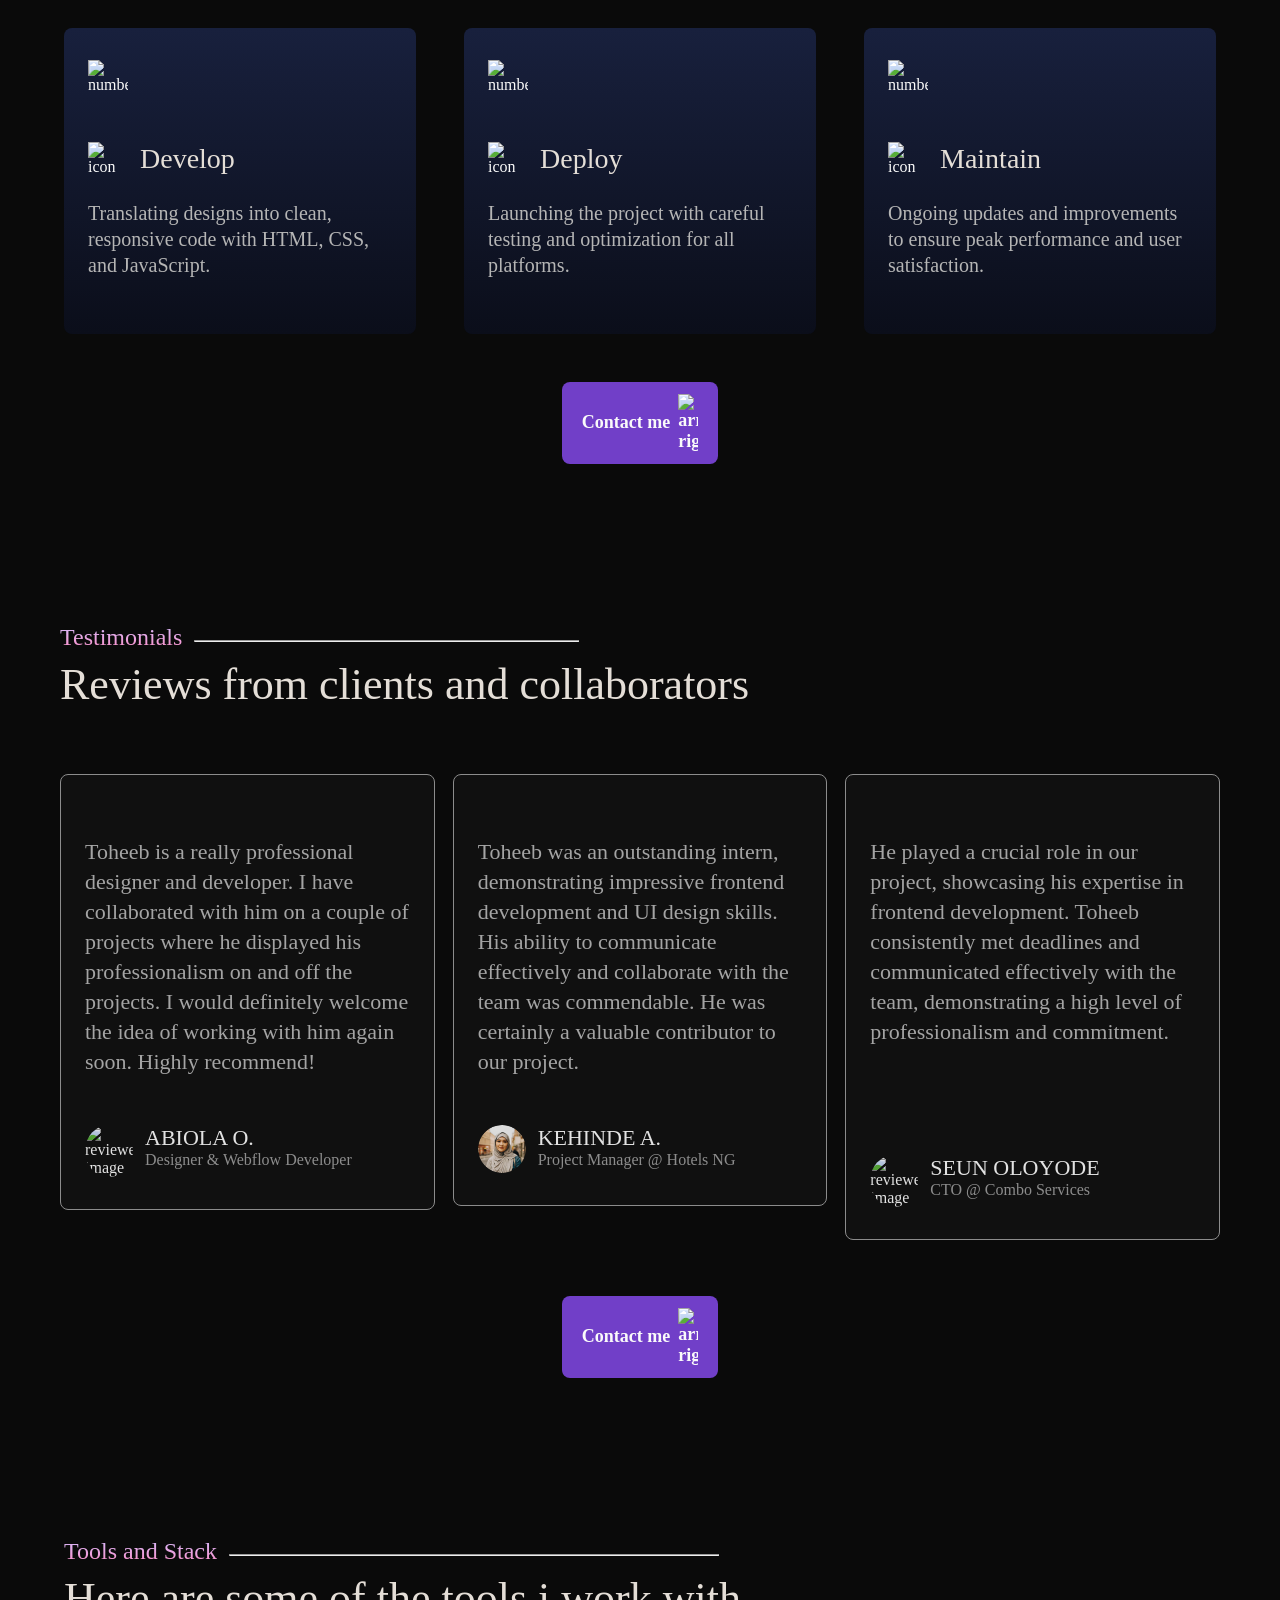
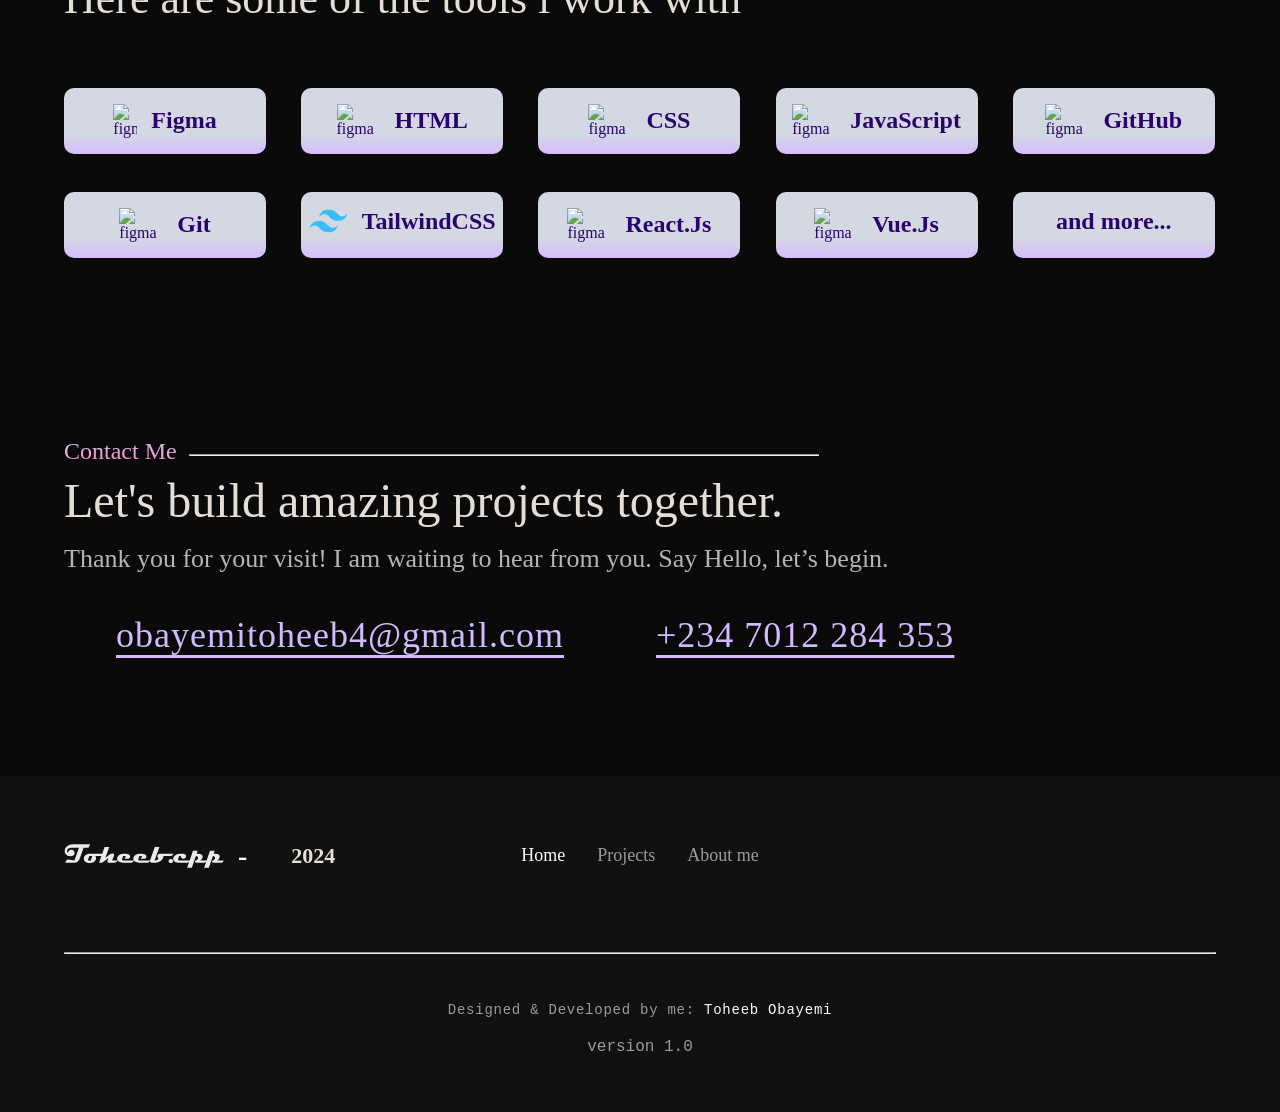
==== commit 7468aa5e: "minor changes" ====
--- a/index.html
+++ b/index.html
@@ -54,7 +54,7 @@
     <section id="hero-sect">
       <div class="hero">
         <h1 class="hero-h1">Hello, I'm <span class="hero-text-gradient">Toheeb!</span></h1>
-        <h2 class="hero-h2">UX Designer, Frontend Engineer.</h2>
+        <h2 class="hero-h2">UX-Focused, Frontend Engineer.</h2>
         <p class="hero-p2">I design and build functional digital products by blending data-driven user research, visually appealing designs and modern frontend frameworks to ensure meaningful interactions that enhance seamless user experience.</p>
         <div class="buttons hero-buttons">
           <a class="primary-btn" href="#contact-sect">Get in touch with me <img src="./assets/images/icons/arrow-right.svg"
--- a/responsive.css
+++ b/responsive.css
@@ -268,20 +268,21 @@
   }
   
   .project-mobile-item:hover {
-    opacity: 1;
-    border: 1px solid rgb(163, 118, 240);
-    box-shadow: 0 0 12px -1px rgba(163, 118, 240, 0.4);
-    transform: scale(0.99);
+    /* opacity: 1; */
+    /* border: 1px solid rgb(163, 118, 240); */
+    /* box-shadow: 0 0 12px -1px rgba(163, 118, 240, 0.4); */
+    /* transform: scale(0.99); */
   }
   
   .project-mobile-item {
     background-color: var(--bgDark);
-    border: 1px solid var(--inactive);
+    background-color: #212531;
+    /* border: 1px solid var(--inactive); */
     padding: 18px;
     max-width: 420px;
     width: 100%;
     border-radius: 8px;
-    opacity: 0.9;
+    opacity: 1;
     transition: all .2s ease-in-out;
   
     >h3 {
